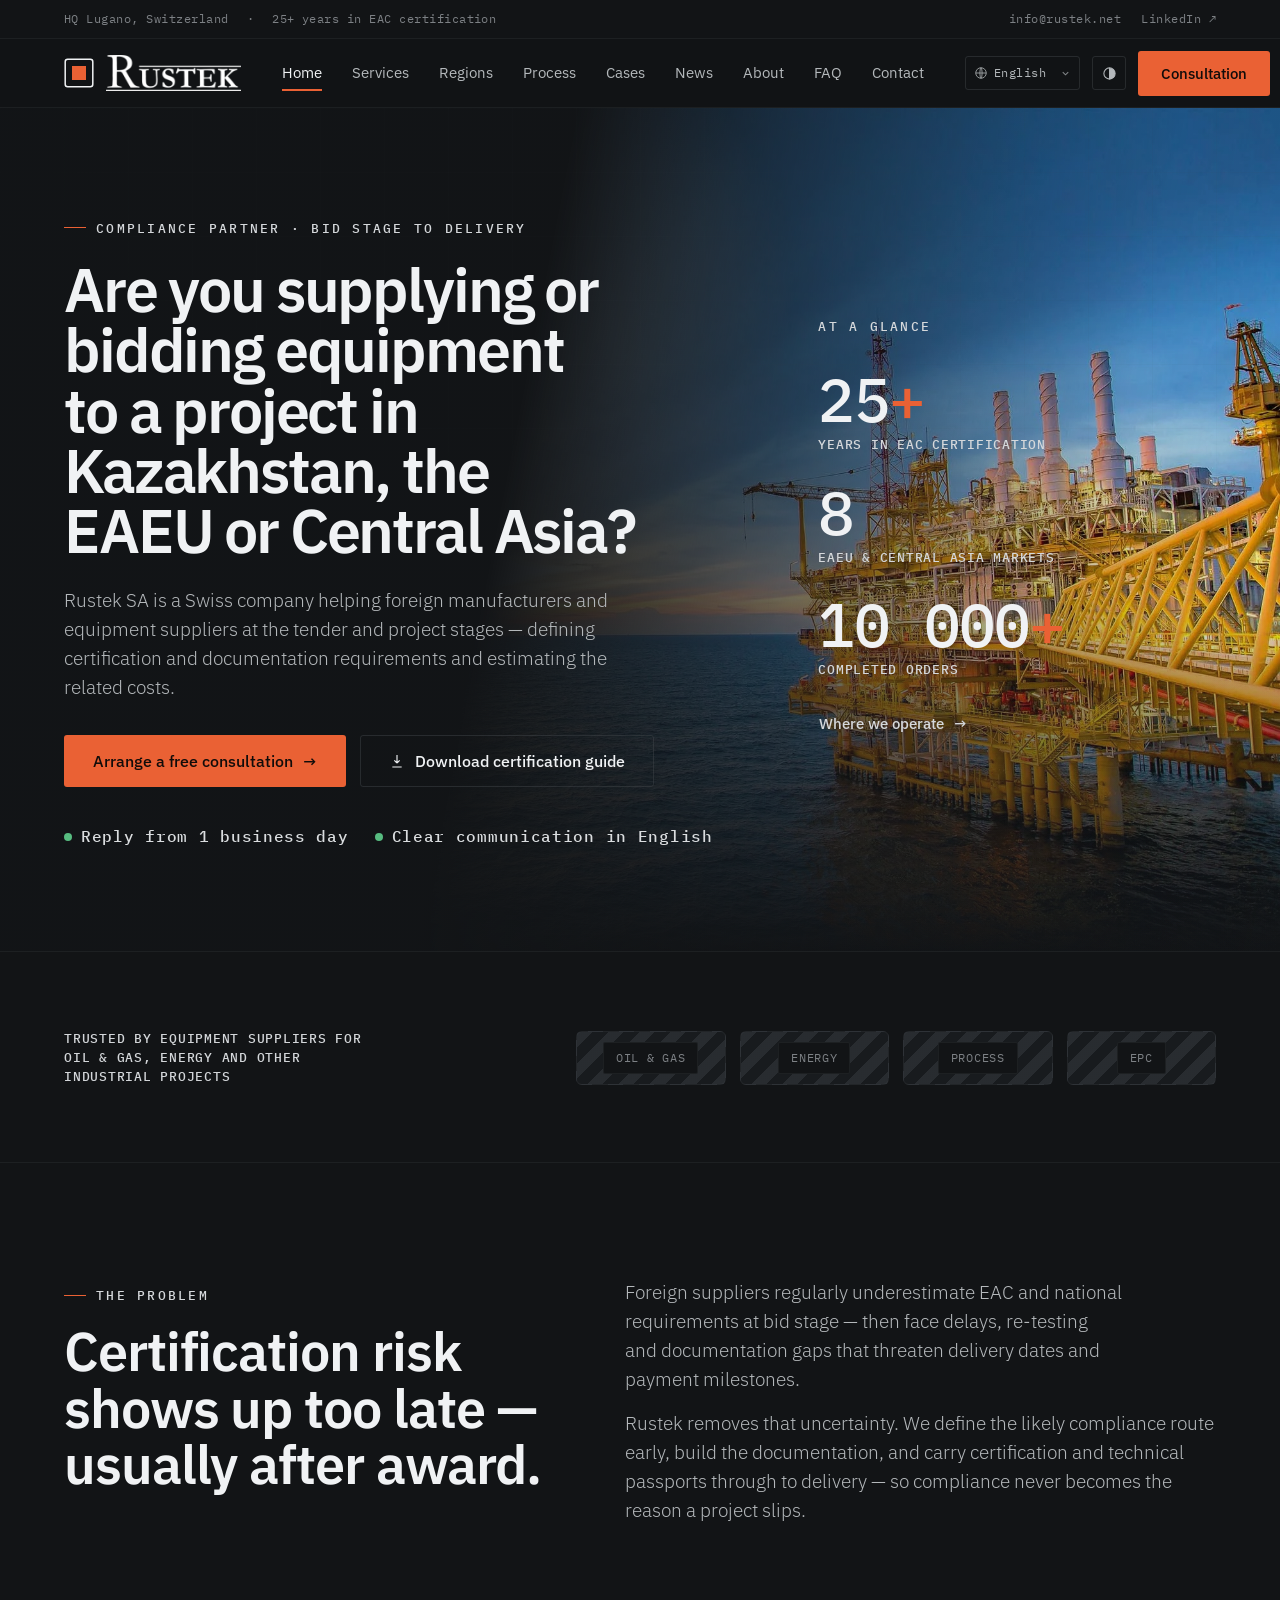
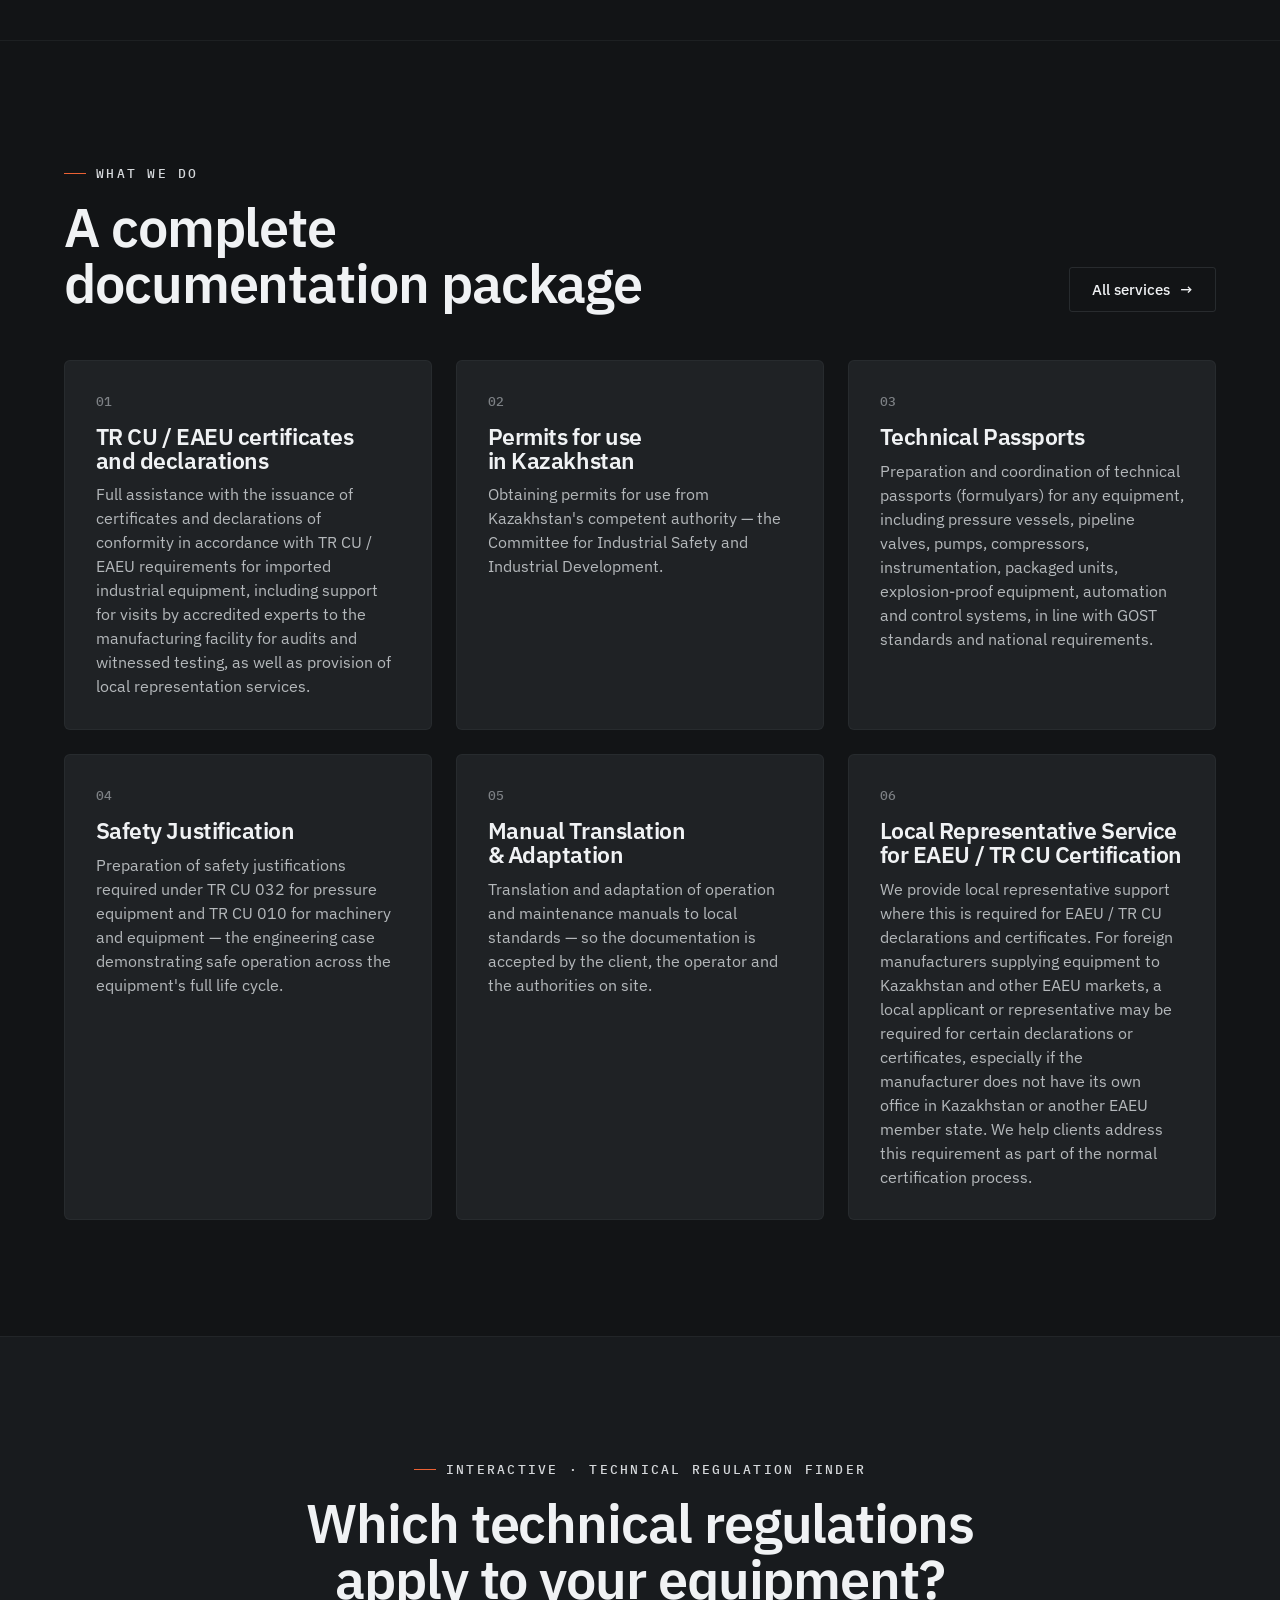
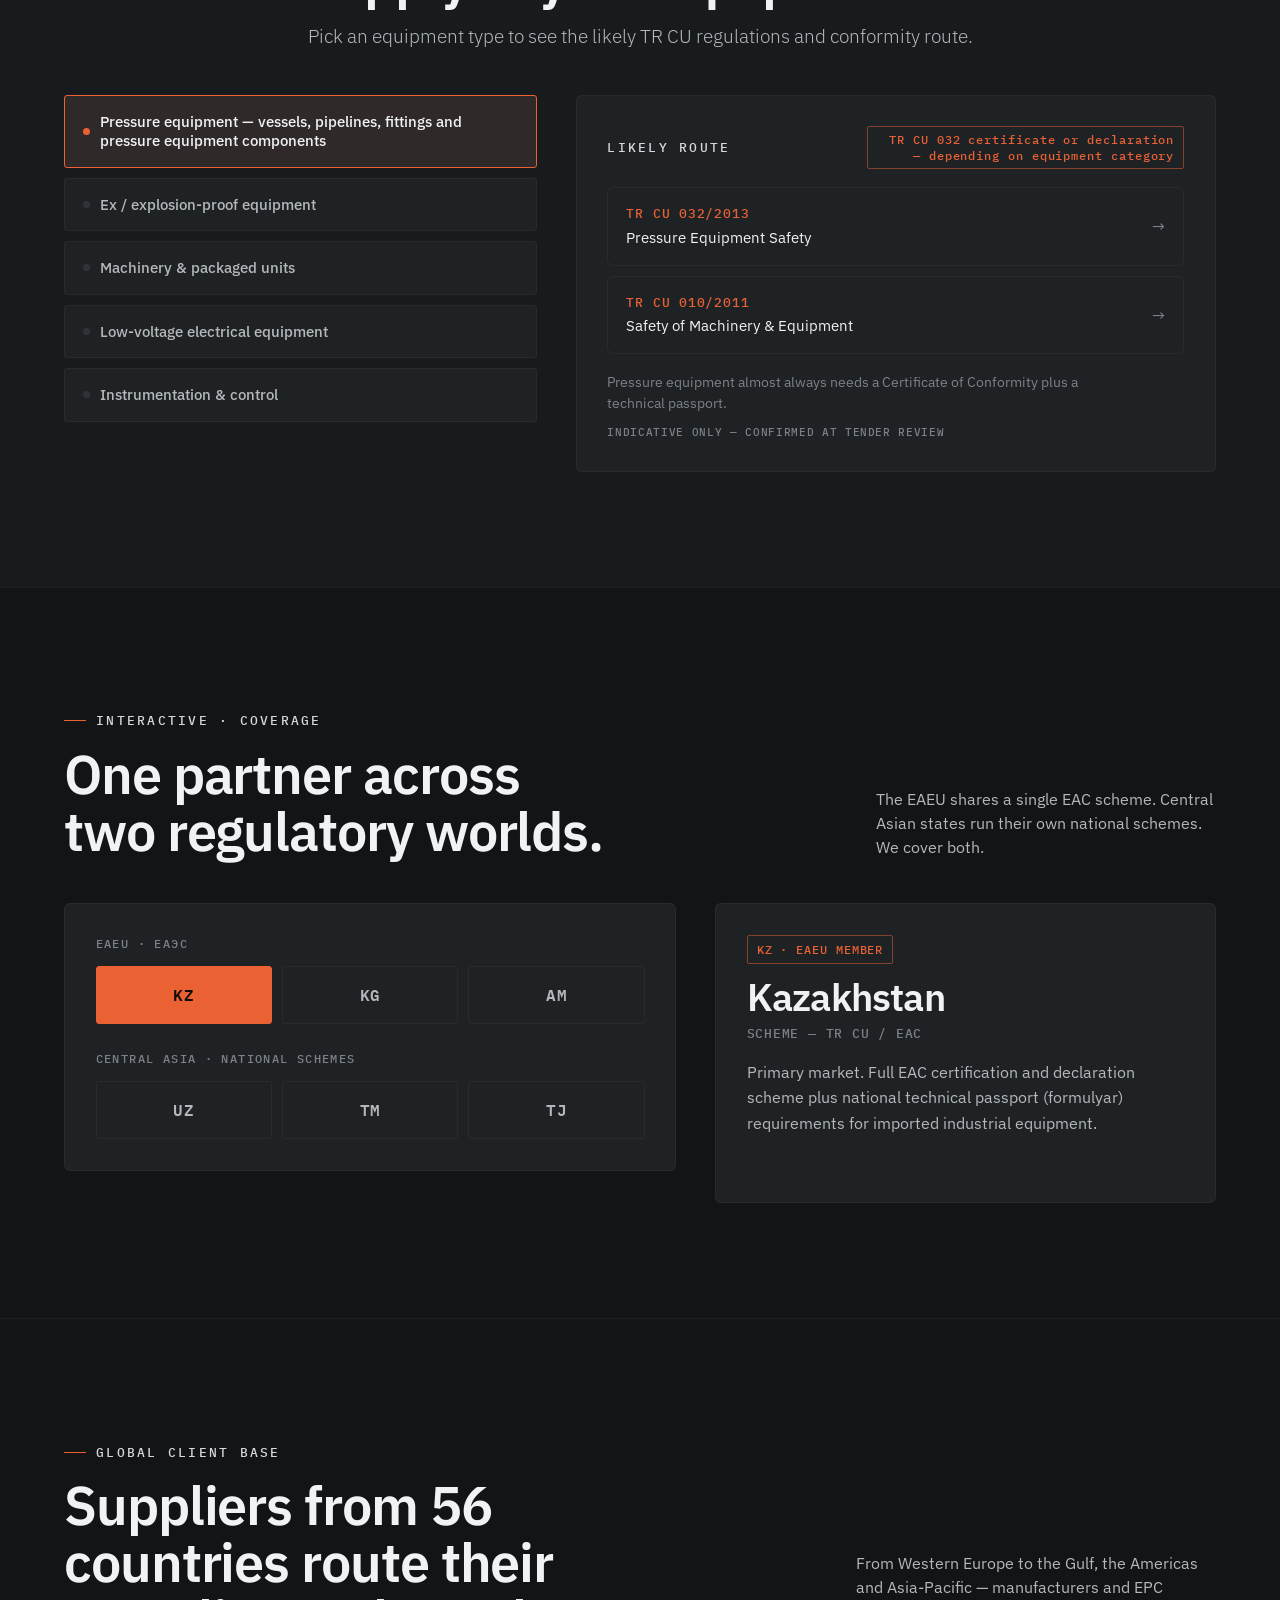
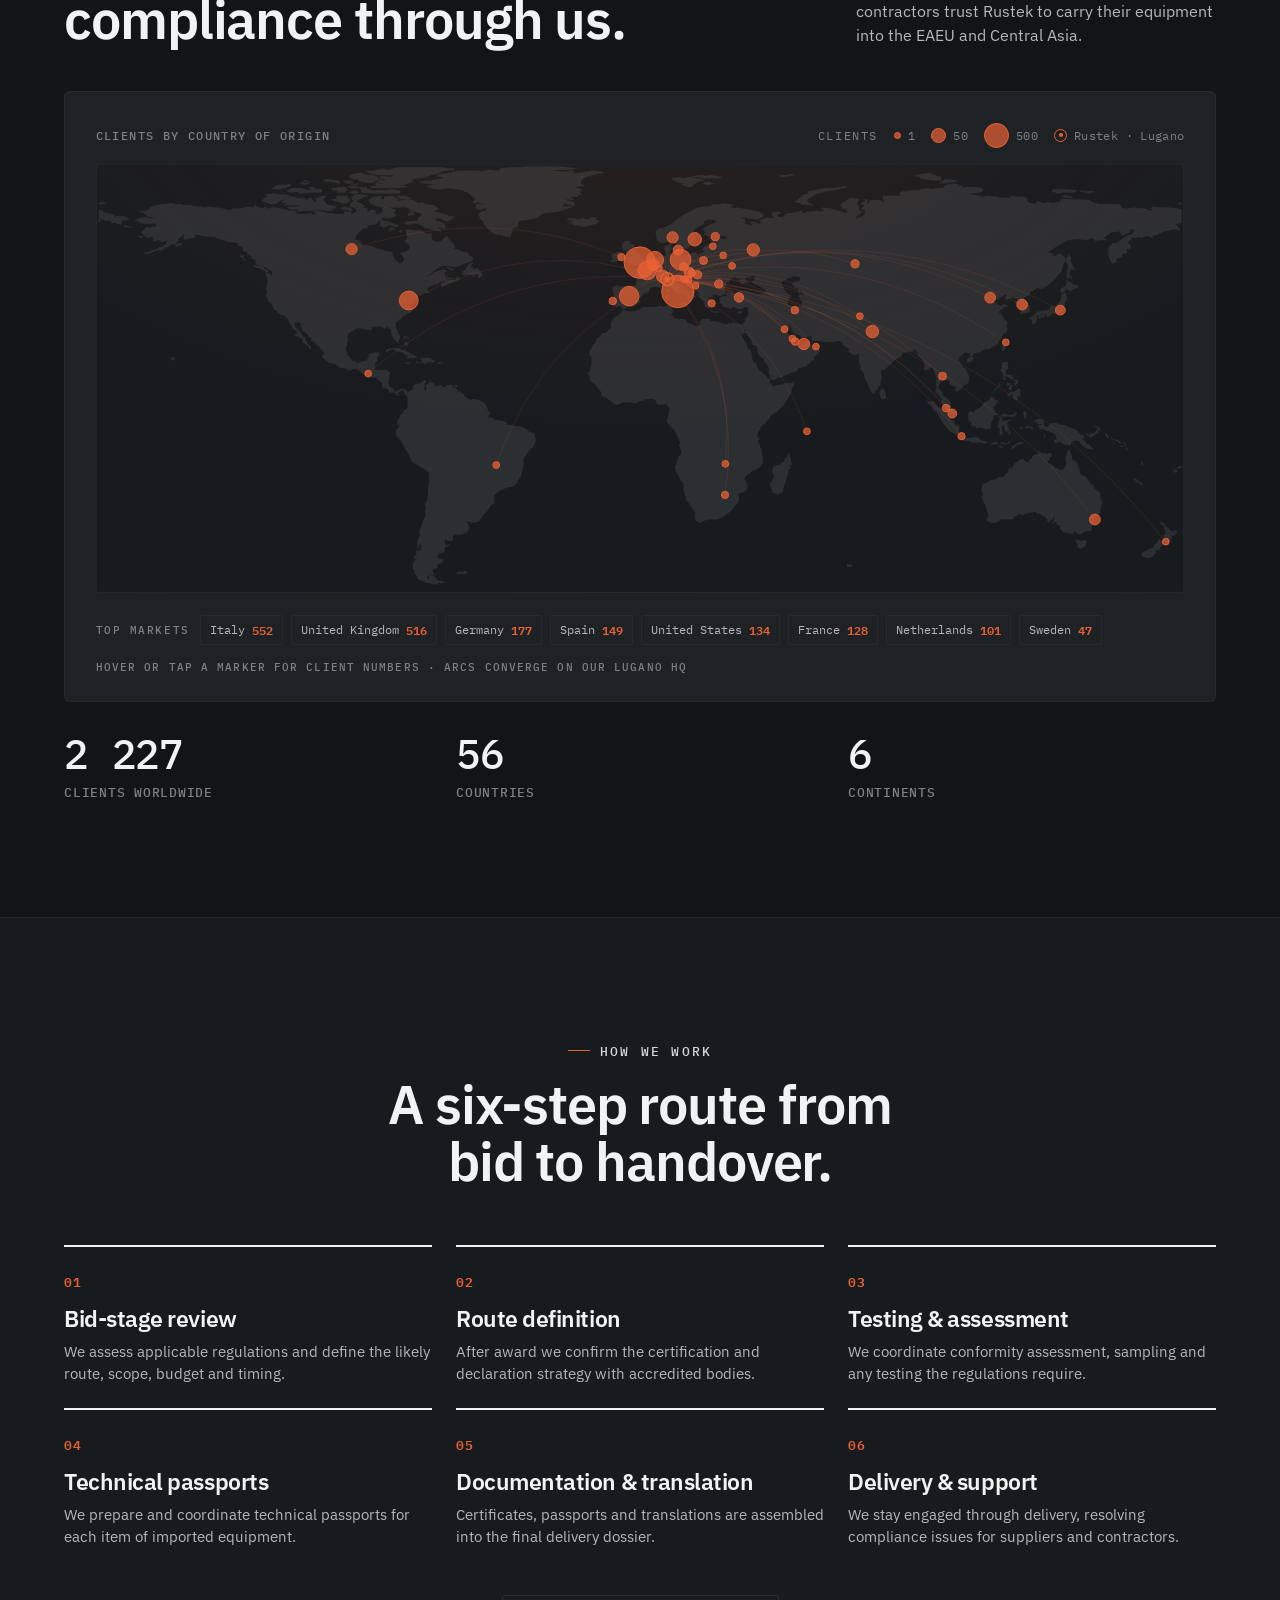
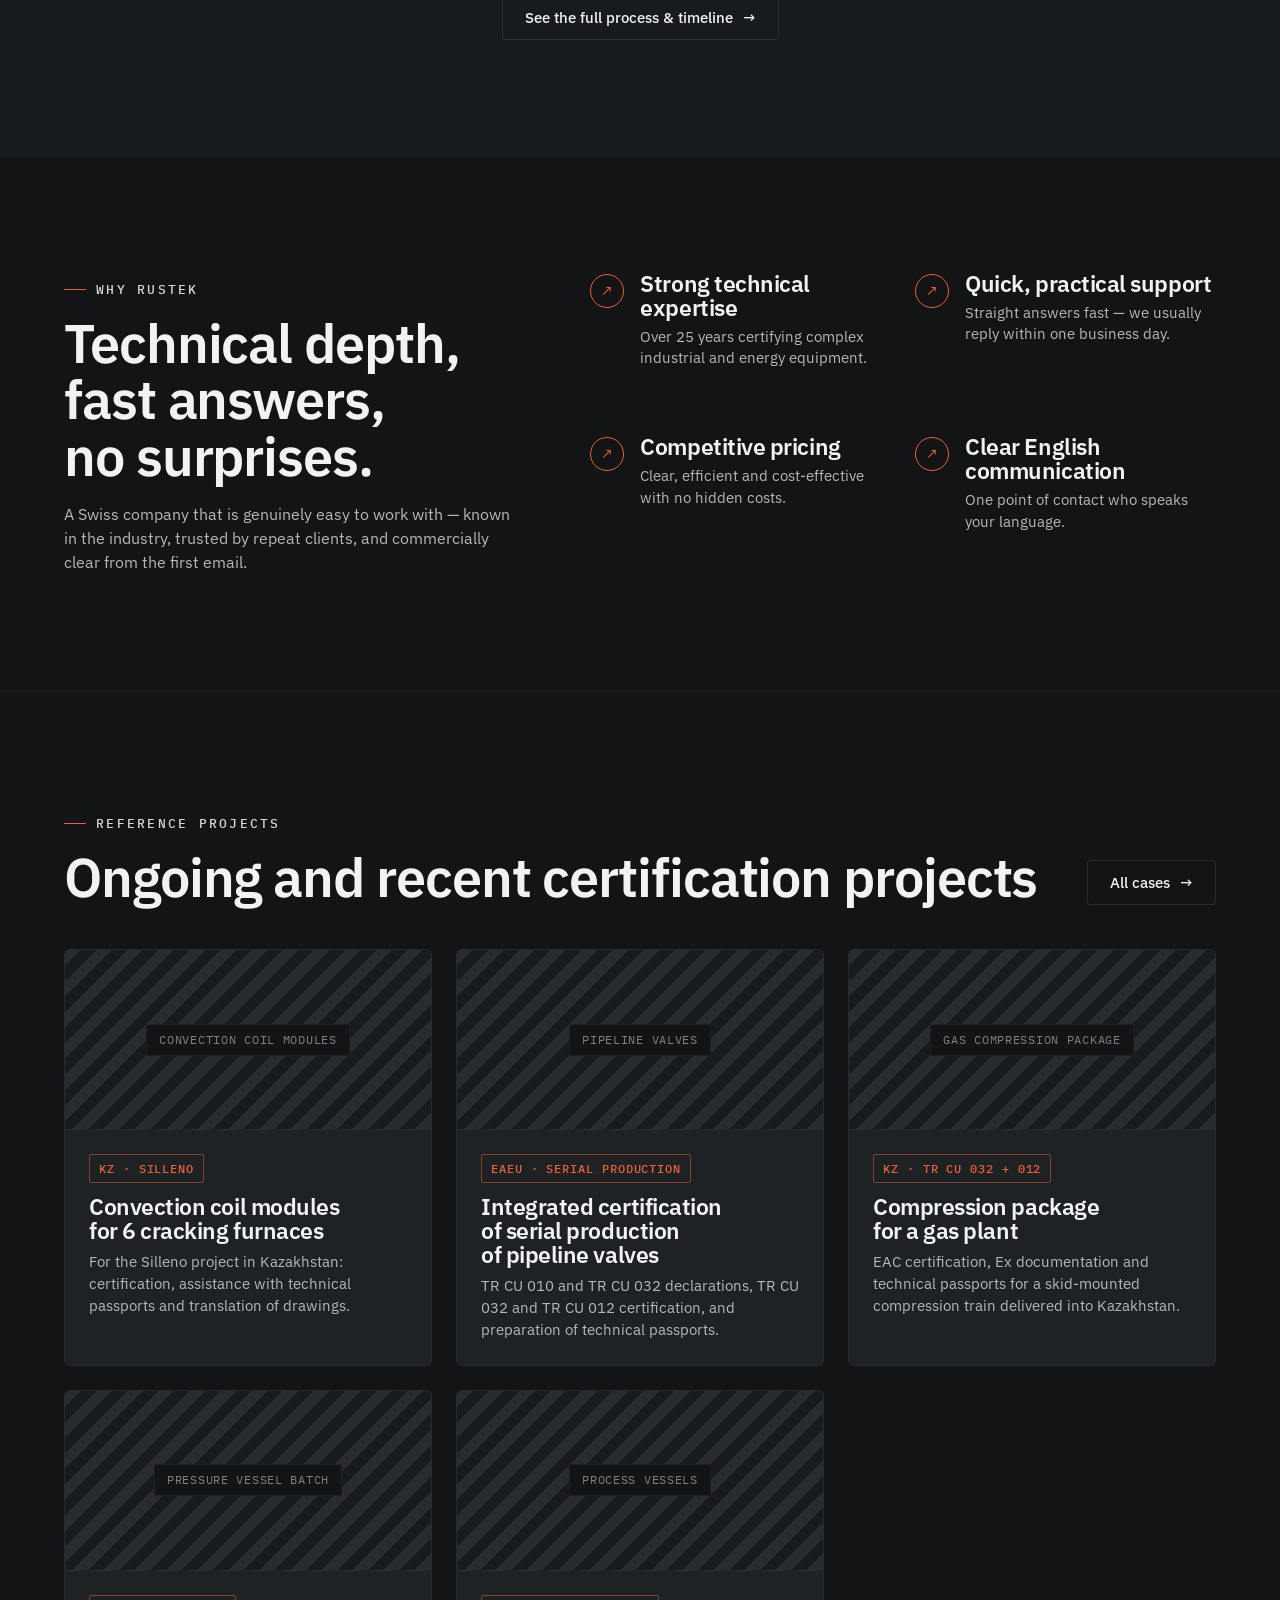
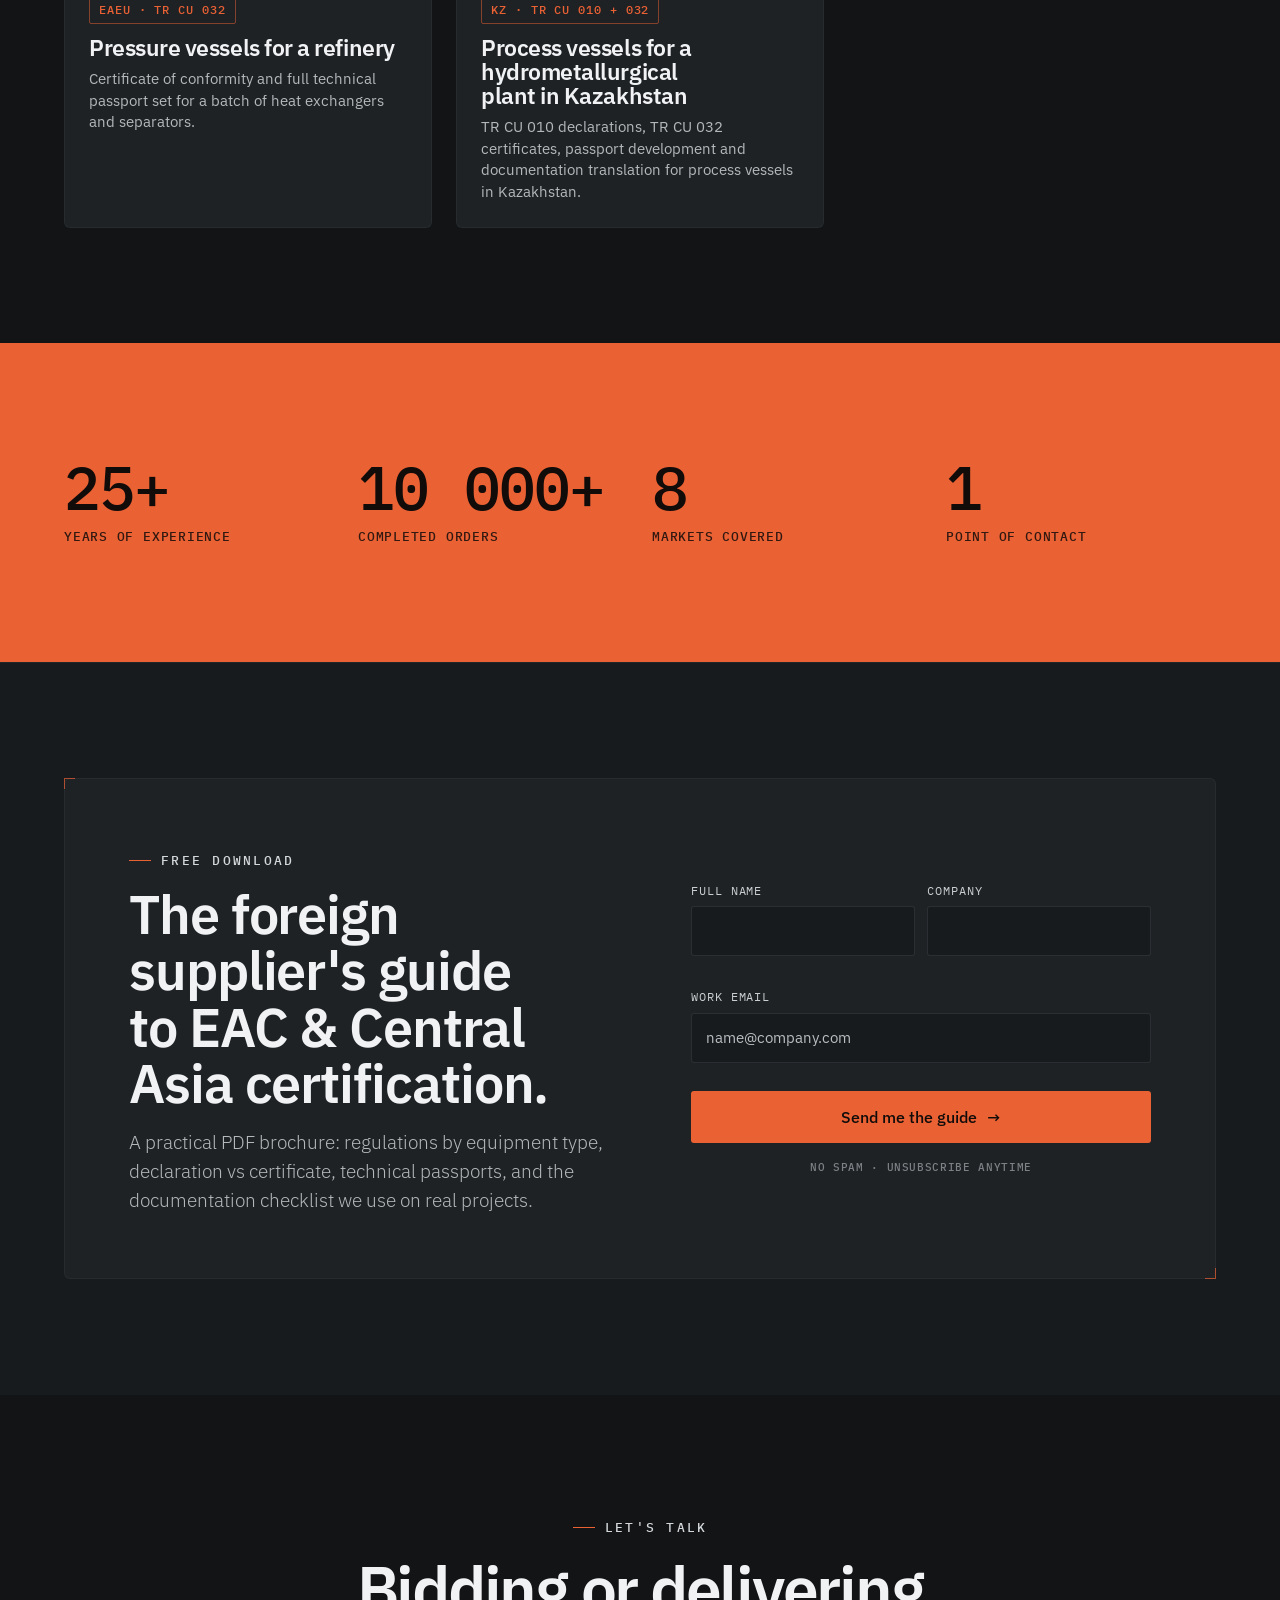
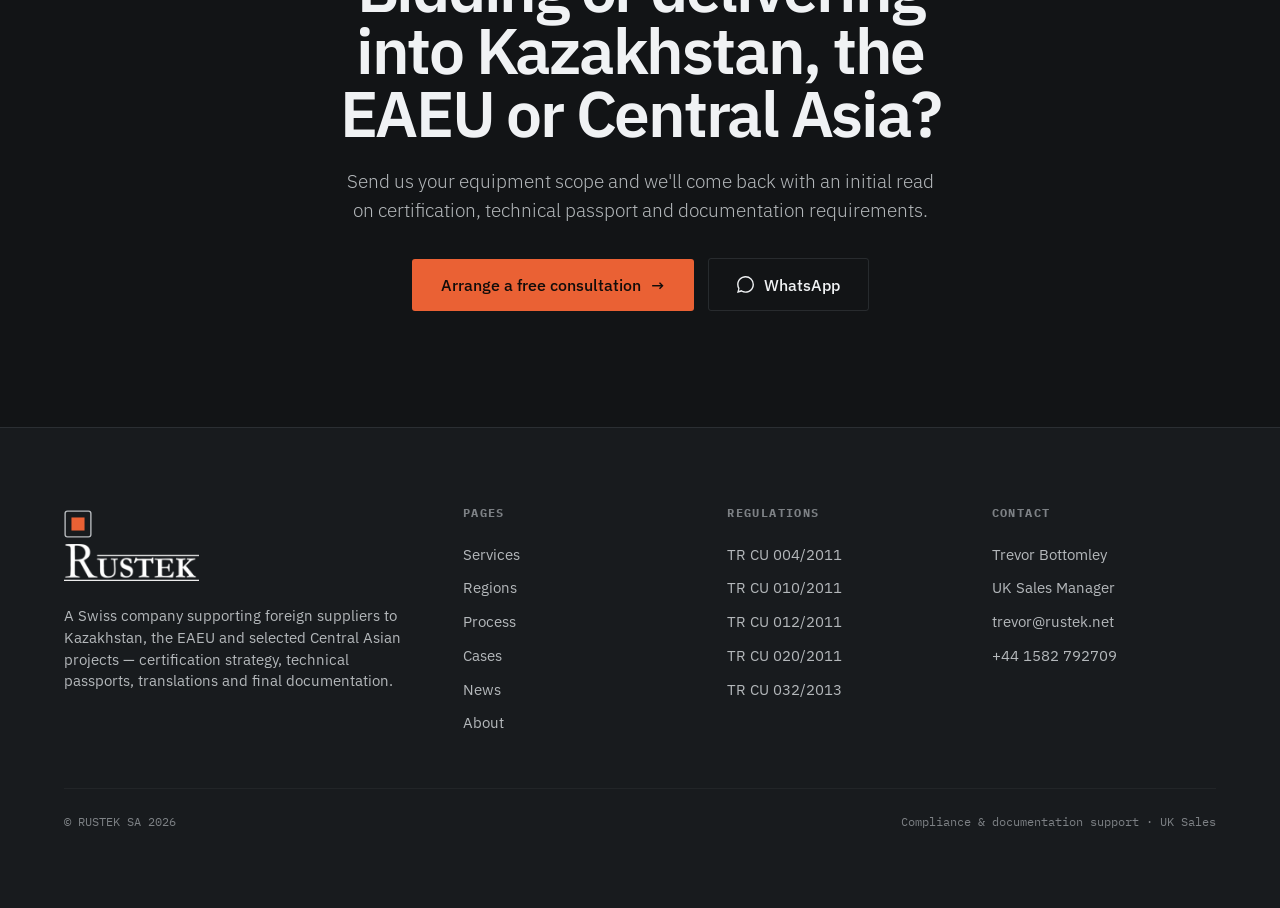
==== index.html @ 492d809b "Send guide requests by email" ====
<!DOCTYPE html>
<html lang="en" data-theme="graphite">
<head>
<meta charset="UTF-8">
<meta name="viewport" content="width=device-width, initial-scale=1">
<title>Rustek SA - EAC Certification and Documentation for Kazakhstan and Central Asia</title>
<meta name="description" content="Rustek SA helps foreign equipment manufacturers and suppliers define EAC certification, TR CU documentation, technical passports and tender-stage compliance costs for Kazakhstan, the EAEU and Central Asia.">
<link rel="canonical" href="https://www.rustek.net/">
<link rel="alternate" hreflang="en" href="https://www.rustek.net/?lang=en">
<link rel="alternate" hreflang="ru" href="https://www.rustek.net/?lang=ru">
<link rel="alternate" hreflang="zh" href="https://www.rustek.net/?lang=zh">
<link rel="alternate" hreflang="es" href="https://www.rustek.net/?lang=es">
<link rel="alternate" hreflang="it" href="https://www.rustek.net/?lang=it">
<link rel="alternate" hreflang="de" href="https://www.rustek.net/?lang=de">
<link rel="alternate" hreflang="x-default" href="https://www.rustek.net/">
<script type="application/ld+json">
{
    "@context":  "https://schema.org",
    "@type":  "Organization",
    "name":  "Rustek SA",
    "url":  "https://www.rustek.net/",
    "logo":  "https://www.rustek.net/assets/rustek-logo-official-white.png",
    "email":  "info@rustek.net",
    "address":  {
                    "@type":  "PostalAddress",
                    "addressLocality":  "Lugano",
                    "addressRegion":  "Ticino",
                    "addressCountry":  "CH"
                },
    "sameAs":  [
                   "https://www.linkedin.com/company/rusteksa"
               ],
    "areaServed":  [
                       "Kazakhstan",
                       "EAEU",
                       "Central Asia"
                   ],
    "description":  "Swiss compliance and documentation partner for foreign equipment suppliers delivering industrial projects into Kazakhstan, the EAEU and Central Asia."
}
</script>
<script type="application/ld+json">
{
    "@context":  "https://schema.org",
    "@type":  "WebSite",
    "name":  "Rustek SA",
    "url":  "https://www.rustek.net/",
    "inLanguage":  [
                       "en",
                       "ru"
                   ]
}
</script>

<link rel="stylesheet" href="assets/site.css?v=20260602-3">
</head>
<body>

<!-- ================= TOP BAR ================= -->
<div class="topbar">
  <div class="wrap">
    <div class="row" style="gap:18px">
      <span data-en="HQ Lugano, Switzerland" data-ru="Штаб-квартира — Лугано, Швейцария">HQ Lugano, Switzerland</span>
      <span class="faint">·</span>
      <span data-en="25+ years in EAC certification" data-ru="25+ лет в сертификации EAC">25+ years in EAC certification</span>
    </div>
    <div class="tb-right">
      <a href="mailto:info@rustek.net">info@rustek.net</a>
      <a href="https://www.linkedin.com/company/rusteksa" target="_blank" rel="noopener">LinkedIn ↗</a>
    </div>
  </div>
</div>

<!-- ================= HEADER ================= -->
<header class="nav">
  <div class="wrap">
    <a class="brand" href="index.html" aria-label="Rustek SA home">
      <span class="mark">
        <svg viewBox="0 0 30 30" width="30" height="30" aria-hidden="true">
          <rect x="1.2" y="1.2" width="27.6" height="27.6" rx="2.5" fill="none" stroke="currentColor" stroke-width="1.5"/>
          <rect x="8" y="8" width="14" height="14" fill="var(--accent)"/>
        </svg>
      </span>
      <img class="brand-logo-img" src="assets/rustek-logo-official-white.png" alt="Rustek">
    </a>
    <nav class="nav-links">
      <a href="index.html" class="active" data-en="Home" data-ru="Главная">Home</a>
      <a href="services.html" data-en="Services" data-ru="Услуги">Services</a>
      <a href="regions.html" data-en="Regions" data-ru="Регионы">Regions</a>
      <a href="process.html" data-en="Process" data-ru="Процесс">Process</a>
      <a href="cases.html" data-en="Cases" data-ru="Кейсы">Cases</a><a href="news.html" data-en="News" data-ru="Новости">News</a>
      <a href="about.html" data-en="About" data-ru="О нас">About</a><a href="faq.html" data-en="FAQ" data-ru="FAQ">FAQ</a><a href="contact.html" data-en="Contact" data-ru="Контакты">Contact</a>
    </nav>
    <div class="nav-right">
      <div class="langtoggle" role="group" aria-label="Language">
        <button data-lang="en">EN</button>
        <button data-lang="ru">RU</button>
      </div>
      <button class="themedot" data-theme-cycle aria-label="Switch theme" title="Switch theme">
        <svg width="15" height="15" viewBox="0 0 24 24" fill="none" stroke="currentColor" stroke-width="1.7"><circle cx="12" cy="12" r="9"/><path d="M12 3v18" /><path d="M12 3a9 9 0 0 1 0 18z" fill="currentColor" stroke="none"/></svg>
      </button>
      <a href="contact.html" class="btn btn--primary" data-en="Consultation" data-ru="Консультация">Consultation</a>
      <button class="burger" data-mm-open aria-label="Menu">
        <svg width="18" height="18" viewBox="0 0 24 24" fill="none" stroke="currentColor" stroke-width="1.8"><path d="M3 6h18M3 12h18M3 18h18"/></svg>
      </button>
    </div>
  </div>
</header>

<!-- mobile menu -->
<div class="mobile-menu">
  <div class="mm-head">
    <span class="brand"><span class="sub">RUSTEK SA</span></span>
    <button class="themedot" data-mm-close aria-label="Close">
      <svg width="16" height="16" viewBox="0 0 24 24" fill="none" stroke="currentColor" stroke-width="1.8"><path d="M6 6l12 12M18 6L6 18"/></svg>
    </button>
  </div>
  <a href="index.html" data-en="Home" data-ru="Главная">Home <span class="faint mono">01</span></a>
  <a href="services.html" data-en="Services" data-ru="Услуги">Services <span class="faint mono">02</span></a>
  <a href="regions.html" data-en="Regions" data-ru="Регионы">Regions <span class="faint mono">03</span></a>
  <a href="process.html" data-en="Process" data-ru="Процесс">Process <span class="faint mono">04</span></a>
  <a href="cases.html" data-en="Cases" data-ru="Кейсы">Cases <span class="faint mono">05</span></a>
  <a href="about.html" data-en="About" data-ru="О нас">About <span class="faint mono">06</span></a>
  <a href="faq.html" data-en="FAQ" data-ru="FAQ">FAQ <span class="faint mono">07</span></a>
  <a href="contact.html" data-en="Contact" data-ru="Контакты">Contact <span class="faint mono">08</span></a>
  <div class="row" style="margin-top:24px;justify-content:space-between">
    <div class="langtoggle"><button data-lang="en">EN</button><button data-lang="ru">RU</button></div>
    <button class="btn btn--ghost" data-theme-cycle><span data-en="Theme:" data-ru="Тема:">Theme:</span>&nbsp;<span data-theme-label>Graphite</span></button>
  </div>
</div>

<!-- ================= HERO ================= -->
<section class="hero section hero--photo" style="padding-block:clamp(56px,8vw,104px)">
  <div class="grid-bg"></div>
  <div class="wrap" style="position:relative;z-index:1">
    <div style="display:grid;grid-template-columns:1.55fr 1fr;gap:clamp(32px,5vw,72px);align-items:center" class="hero-grid">
      <div>
        <div class="eyebrow reveal" data-en="Compliance partner · Bid stage to delivery" data-ru="Партнёр по соответствию · От тендера до поставки">Compliance partner · Bid stage to delivery</div>
        <h1 class="h-display reveal" style="margin:22px 0 0;font-size:clamp(1.95rem,4.8vw,4.05rem)" data-en="Are you supplying or bidding equipment to a project in Kazakhstan, the EAEU or Central Asia?" data-ru="Вы поставляете или участвуете в тендере на поставку оборудования для проекта в Казахстане, ЕАЭС или Центральной Азии?">Are you supplying or bidding equipment to a project in Kazakhstan, the EAEU or Central Asia?</h1>
        <p class="lead reveal" style="margin:26px 0 0;max-width:620px" data-en="Rustek SA is a Swiss company helping foreign manufacturers and equipment suppliers at the tender and project stages — defining certification and documentation requirements and estimating the related costs." data-ru="Rustek SA — швейцарская компания, помогающая иностранным производителям и поставщикам оборудования на этапах тендера и проекта — определяем требования по сертификации и документации, производим оценку соответствующих затрат">Rustek SA is a Swiss company helping foreign manufacturers and equipment suppliers at the tender and project stages — defining certification and documentation requirements and estimating the related costs.</p>
        <div class="stack-end reveal" style="margin-top:34px">
          <a href="contact.html" class="btn btn--primary btn--lg">
            <span data-en="Arrange a free consultation" data-ru="Запросить бесплатную консультацию">Arrange a free consultation</span>
            <span class="ar">→</span>
          </a>
          <a href="#guide" class="btn btn--ghost btn--lg">
            <svg width="16" height="16" viewBox="0 0 24 24" fill="none" stroke="currentColor" stroke-width="1.7"><path d="M12 3v12m0 0l-4-4m4 4l4-4M5 21h14"/></svg>
            <span data-en="Download certification guide" data-ru="Скачать гайд по сертификации">Download certification guide</span>
          </a>
        </div>
        <div class="row reveal hero-notes" style="margin-top:38px;gap:26px">
          <div class="row" style="gap:9px"><span style="width:8px;height:8px;border-radius:50%;background:var(--good)"></span><span class="mono faint" data-en="Reply from 1 business day" data-ru="Ответ в срок от 1 рабочего дня">Reply from 1 business day</span></div>
          <div class="row" style="gap:9px"><span style="width:8px;height:8px;border-radius:50%;background:var(--good)"></span><span class="mono faint" data-en="Clear communication in English" data-ru="Чёткая коммуникация на английском">Clear communication in English</span></div>
        </div>
      </div>

      <!-- facts panel -->
      <aside class="card ticked reveal hero-facts" style="padding:28px">
        <div class="eyebrow eyebrow--plain" style="margin-bottom:20px" data-en="At a glance" data-ru="Коротко о нас">At a glance</div>
        <div class="grid" style="gap:0">
          <div style="padding:14px 0;border-bottom:1px solid var(--line-soft)">
            <div class="statnum"><span data-count="25">25</span><span class="u">+</span></div>
            <div class="mono faint" style="font-size:12.5px;margin-top:4px" data-en="YEARS IN EAC CERTIFICATION" data-ru="ЛЕТ В СЕРТИФИКАЦИИ EAC">YEARS IN EAC CERTIFICATION</div>
          </div>
          <div style="padding:14px 0;border-bottom:1px solid var(--line-soft)">
            <div class="statnum"><span data-count="8">8</span></div>
            <div class="mono faint" style="font-size:12.5px;margin-top:4px" data-en="EAEU & CENTRAL ASIA MARKETS" data-ru="РЫНКОВ ЕАЭС И ЦЕНТР. АЗИИ">EAEU &amp; CENTRAL ASIA MARKETS</div>
          </div>
          <div style="padding:14px 0">
            <div class="statnum"><span data-count="10000">10 000</span><span class="u">+</span></div>
            <div class="mono faint" style="font-size:12.5px;margin-top:4px" data-en="COMPLETED ORDERS" data-ru="ВЫПОЛНЕННЫХ ЗАКАЗОВ">COMPLETED ORDERS</div>
          </div>
        </div>
        <a href="regions.html" class="btn btn--ghost btn--block" style="margin-top:8px"><span data-en="Where we operate" data-ru="Где мы работаем">Where we operate</span><span class="ar">→</span></a>
      </aside>
    </div>
  </div>
</section>

<!-- ================= TRUST STRIP ================= -->
<section class="section--tight divider">
  <div class="wrap">
    <div class="between">
      <div class="mono faint trust-copy" style="font-size:12.5px;max-width:320px;line-height:1.5" data-en="TRUSTED BY EQUIPMENT SUPPLIERS FOR OIL & GAS, ENERGY AND OTHER INDUSTRIAL PROJECTS" data-ru="НАМ ДОВЕРЯЮТ ПОСТАВЩИКИ ОБОРУДОВАНИЯ ДЛЯ НЕФТЕГАЗОВЫХ, ЭНЕРГЕТИЧЕСКИХ И ПРОЧИХ ПРОМЫШЛЕННЫХ ПРОЕКТОВ">TRUSTED BY EQUIPMENT SUPPLIERS FOR OIL &amp; GAS, ENERGY AND OTHER INDUSTRIAL PROJECTS</div>
      <div class="grid g-4" style="flex:1;min-width:320px;gap:14px;max-width:640px">
        <div class="ph" style="height:54px"><span>OIL &amp; GAS</span></div>
        <div class="ph" style="height:54px"><span>ENERGY</span></div>
        <div class="ph" style="height:54px"><span>PROCESS</span></div>
        <div class="ph" style="height:54px"><span>EPC</span></div>
      </div>
    </div>
  </div>
</section>

<!-- ================= POSITIONING ================= -->
<section class="section divider">
  <div class="wrap">
    <div style="display:grid;grid-template-columns:0.9fr 1.1fr;gap:clamp(32px,6vw,80px)" class="hero-grid">
      <div>
        <div class="eyebrow reveal problem-eyebrow" data-en="The problem" data-ru="Проблема">The problem</div>
        <h2 class="h1 reveal" style="margin-top:18px" data-en="Certification risk shows up too late — usually after award." data-ru="Риски сертификации всплывают слишком поздно — часто уже после победы в тендере.">Certification risk shows up too late — usually after award.</h2>
      </div>
      <div class="flow reveal">
        <p class="lead" data-en="Foreign suppliers regularly underestimate EAC and national requirements at bid stage — then face delays, re-testing and documentation gaps that threaten delivery dates and payment milestones." data-ru="Иностранные поставщики регулярно недооценивают требования EAC и национальных схем на этапе тендера — а затем сталкиваются с задержками, повторными испытаниями и пробелами в документации, которые ставят под угрозу сроки поставки и платёжные вехи.">Foreign suppliers regularly underestimate EAC and national requirements at bid stage — then face delays, re-testing and documentation gaps that threaten delivery dates and payment milestones.</p>
        <p class="lead" data-en="Rustek removes that uncertainty. We define the likely compliance route early, build the documentation, and carry certification and technical passports through to delivery — so compliance never becomes the reason a project slips." data-ru="Rustek снимает эту неопределённость. Мы заранее определяем вероятный маршрут соответствия, готовим документацию и ведём сертификацию и технические паспорта вплоть до поставки — чтобы соответствие никогда не стало причиной срыва проекта.">Rustek removes that uncertainty. We define the likely compliance route early, build the documentation, and carry certification and technical passports through to delivery — so compliance never becomes the reason a project slips.</p>
      </div>
    </div>
  </div>
</section>

<!-- ================= SERVICES ================= -->
<section class="section divider" id="services">
  <div class="wrap">
    <div class="between" style="margin-bottom:48px">
      <div>
        <div class="eyebrow reveal" data-en="What we do" data-ru="Что мы делаем">What we do</div>
        <h2 class="h1 reveal" style="margin-top:16px;max-width:600px" data-en="A complete documentation package" data-ru="Полный комплексный пакет документации">A complete documentation package</h2>
      </div>
      <a href="services.html" class="btn btn--ghost reveal"><span data-en="All services" data-ru="Все услуги">All services</span><span class="ar">→</span></a>
    </div>
    <div class="grid g-3">
      <article class="card card--pad hover reveal">
        <div class="mono faint" style="font-size:12.5px">01</div>
        <h3 class="h3" style="margin:14px 0 10px" data-en="TR CU / EAEU certificates and declarations" data-ru="Оформление сертификатов и деклараций ТР ТС / ЕАЭС">TR CU / EAEU certificates and declarations</h3>
        <p class="muted" data-en="Full assistance with the issuance of certificates and declarations of conformity in accordance with TR CU / EAEU requirements for imported industrial equipment, including support for visits by accredited experts to the manufacturing facility for audits and witnessed testing, as well as provision of local representation services." data-ru="Подготовка и сопровождение оформления сертификатов и деклараций соответствия ТР ТС / ЕАЭС для импортного промышленного оборудования.">Full assistance with the issuance of certificates and declarations of conformity in accordance with TR CU / EAEU requirements for imported industrial equipment, including support for visits by accredited experts to the manufacturing facility for audits and witnessed testing, as well as provision of local representation services.</p>
      </article>
      <article class="card card--pad hover reveal">
        <div class="mono faint" style="font-size:12.5px">02</div>
        <h3 class="h3" style="margin:14px 0 10px" data-en="Permits for use in Kazakhstan" data-ru="Разрешения на применение в РК">Permits for use in Kazakhstan</h3>
        <p class="muted" data-en="Obtaining permits for use from Kazakhstan's competent authority — the Committee for Industrial Safety and Industrial Development." data-ru="Получение разрешений на применение от профильного ведомства РК — Комитета промышленной безопасности и индустриального развития.">Obtaining permits for use from Kazakhstan's competent authority — the Committee for Industrial Safety and Industrial Development.</p>
      </article>
      <article class="card card--pad hover reveal">
        <div class="mono faint" style="font-size:12.5px">03</div>
        <h3 class="h3" style="margin:14px 0 10px" data-en="Technical Passports" data-ru="Технические паспорта">Technical Passports</h3>
        <p class="muted" data-en="Preparation and coordination of technical passports (formulyars) for any equipment, including pressure vessels, pipeline valves, pumps, compressors, instrumentation, packaged units, explosion-proof equipment, automation and control systems, in line with GOST standards and national requirements." data-ru="Подготовка и координация технических паспортов (формуляров) для любого оборудования, включая сосуды под давлением, трубопроводную арматуру, насосное и компрессорное оборудование, приборы КИПиА, комплексные установки, взрывозащищенное оборудование, системы автоматизации и управления в соответствии с ГОСТами и национальными требованиями.">Preparation and coordination of technical passports (formulyars) for any equipment, including pressure vessels, pipeline valves, pumps, compressors, instrumentation, packaged units, explosion-proof equipment, automation and control systems, in line with GOST standards and national requirements.</p>
      </article>
      <article class="card card--pad hover reveal">
        <div class="mono faint" style="font-size:12.5px">04</div>
        <h3 class="h3" style="margin:14px 0 10px" data-en="Safety Justification" data-ru="Обоснование безопасности">Safety Justification</h3>
        <p class="muted" data-en="Preparation of safety justifications required under TR CU 032 for pressure equipment and TR CU 010 for machinery and equipment — the engineering case demonstrating safe operation across the equipment's full life cycle." data-ru="Подготовка обоснований безопасности, требуемых ТР ТС 032 (оборудование под давлением) и ТР ТС 010 (безопасности машин и оборудования) при оформлении сертификатов и деклараций соответсвия и включаемых в стандартный пакет документации для поставляемого оборудования">Preparation of safety justifications required under TR CU 032 for pressure equipment and TR CU 010 for machinery and equipment — the engineering case demonstrating safe operation across the equipment's full life cycle.</p>
      </article>
      <article class="card card--pad hover reveal">
        <div class="mono faint" style="font-size:12.5px">05</div>
        <h3 class="h3" style="margin:14px 0 10px" data-en="Manual Translation & Adaptation" data-ru="Перевод и адаптация руководств">Manual Translation &amp; Adaptation</h3>
        <p class="muted" data-en="Translation and adaptation of operation and maintenance manuals to local standards — so the documentation is accepted by the client, the operator and the authorities on site." data-ru="Перевод и адаптация руководств по эксплуатации и обслуживанию под местные стандарты — чтобы документация была принята заказчиком, эксплуатантом и органами на площадке.">Translation and adaptation of operation and maintenance manuals to local standards — so the documentation is accepted by the client, the operator and the authorities on site.</p>
      </article>
      <article class="card card--pad hover reveal">
        <div class="mono faint" style="font-size:12.5px">06</div>
        <h3 class="h3" style="margin:14px 0 10px" data-en="Local Representative Service for EAEU / TR CU Certification" data-ru="Уполномоченное производителем лицо">Local Representative Service for EAEU / TR CU Certification</h3>
        <p class="muted" data-en="We provide local representative support where this is required for EAEU / TR CU declarations and certificates. For foreign manufacturers supplying equipment to Kazakhstan and other EAEU markets, a local applicant or representative may be required for certain declarations or certificates, especially if the manufacturer does not have its own office in Kazakhstan or another EAEU member state. We help clients address this requirement as part of the normal certification process." data-ru="Уполномоченное изготовителем лицо — это компания или индивидуальный предприниматель, зарегистрированные в ЕАЭС и назначенные иностранным изготовителем по договору для представления его интересов по вопросам подтверждения соответствия продукции требованиям ТР ТС / ТР ЕАЭС. Такое лицо может быть заявителем по сертификату или декларации соответствия и несет соответствующие обязательства перед органами контроля в ЕАЭС.">We provide local representative support where this is required for EAEU / TR CU declarations and certificates. For foreign manufacturers supplying equipment to Kazakhstan and other EAEU markets, a local applicant or representative may be required for certain declarations or certificates, especially if the manufacturer does not have its own office in Kazakhstan or another EAEU member state. We help clients address this requirement as part of the normal certification process.</p>
      </article>
    </div>
  </div>
</section>

<!-- ================= TR CU SELECTOR ================= -->
<section class="section divider" style="background:var(--bg-2)">
  <div class="wrap">
    <div class="center" style="max-width:720px;margin:0 auto 44px">
      <div class="eyebrow reveal" style="justify-content:center" data-en="Interactive · Technical regulation finder" data-ru="Интерактив · Подбор техрегламента">Interactive · Technical regulation finder</div>
      <h2 class="h1 reveal" style="margin-top:16px" data-en="Which technical regulations apply to your equipment?" data-ru="Какие техрегламенты применимы к вашему оборудованию?">Which technical regulations apply to your equipment?</h2>
      <p class="lead reveal" style="margin-top:14px" data-en="Pick an equipment type to see the likely TR CU regulations and conformity route." data-ru="Выберите тип оборудования, чтобы увидеть вероятные регламенты ТР ТС и маршрут соответствия.">Pick an equipment type to see the likely TR CU regulations and conformity route.</p>
    </div>

    <div data-selector style="display:grid;grid-template-columns:0.85fr 1.15fr;gap:clamp(20px,3vw,40px);align-items:start" class="hero-grid reveal">
      <div class="grid" style="gap:10px">
        <button class="seg-btn sel" data-eq="pressure"><span data-en="Pressure equipment — vessels, pipelines, fittings and pressure equipment components" data-ru="Оборудование под давлением - сосуды, трубопроводы, арматура, элементы оборудования под давлением">Pressure equipment — vessels, pipelines, fittings and pressure equipment components</span></button>
        <button class="seg-btn" data-eq="ex"><span data-en="Ex / explosion-proof equipment" data-ru="Ex / взрывозащищённое оборудование">Ex / explosion-proof equipment</span></button>
        <button class="seg-btn" data-eq="machinery"><span data-en="Machinery & packaged units" data-ru="Машины и блочно-комплектные установки">Machinery &amp; packaged units</span></button>
        <button class="seg-btn" data-eq="electrical"><span data-en="Low-voltage electrical equipment" data-ru="Низковольтное электрооборудование">Low-voltage electrical equipment</span></button>
        <button class="seg-btn" data-eq="instrument"><span data-en="Instrumentation & control" data-ru="КИПиА и системы управления">Instrumentation &amp; control</span></button>
      </div>
      <div class="card card--pad" data-selector-out style="min-height:280px"></div>
    </div>
  </div>
</section>

<!-- ================= REGIONS MAP ================= -->
<section class="section divider" id="regions">
  <div class="wrap">
    <div class="between" style="margin-bottom:44px">
      <div>
        <div class="eyebrow reveal" data-en="Interactive · Coverage" data-ru="Интерактив · География">Interactive · Coverage</div>
        <h2 class="h1 reveal" style="margin-top:16px;max-width:560px" data-en="One partner across two regulatory worlds." data-ru="Один партнёр в двух регуляторных мирах.">One partner across two regulatory worlds.</h2>
      </div>
      <p class="muted reveal" style="max-width:340px" data-en="The EAEU shares a single EAC scheme. Central Asian states run their own national schemes. We cover both." data-ru="ЕАЭС использует единую схему EAC. Государства Центральной Азии — собственные национальные схемы. Мы покрываем оба мира.">The EAEU shares a single EAC scheme. Central Asian states run their own national schemes. We cover both.</p>
    </div>

    <div style="display:grid;grid-template-columns:1.1fr 0.9fr;gap:clamp(20px,3vw,40px);align-items:start" class="hero-grid reveal">
      <div data-region-map class="card card--pad">
        <div class="mono faint" style="font-size:11.5px;letter-spacing:.12em;margin-bottom:14px">EAEU · ЕАЭС</div>
        <div class="grid g-3" style="gap:10px;margin-bottom:26px">
          <button class="rc-btn sel" data-rc="kz">KZ</button>
          <button class="rc-btn" data-rc="kg">KG</button>
          <button class="rc-btn" data-rc="am">AM</button>
        </div>
        <div class="mono faint" style="font-size:11.5px;letter-spacing:.12em;margin-bottom:14px" data-en="CENTRAL ASIA · NATIONAL SCHEMES" data-ru="ЦЕНТРАЛЬНАЯ АЗИЯ · НАЦ. СХЕМЫ">CENTRAL ASIA · NATIONAL SCHEMES</div>
        <div class="grid g-3" style="gap:10px">
          <button class="rc-btn" data-rc="uz">UZ</button>
          <button class="rc-btn" data-rc="tm">TM</button>
          <button class="rc-btn" data-rc="tj">TJ</button>
        </div>
      </div>
      <div class="card card--pad" data-region-panel style="min-height:300px"></div>
    </div>
  </div>
</section>

<!-- ================= GLOBAL CLIENTS MAP ================= -->
<section class="section divider" id="clients">
  <div class="wrap">
    <div class="between" style="margin-bottom:44px">
      <div>
        <div class="eyebrow reveal" data-en="Global client base" data-ru="Глобальная база клиентов">Global client base</div>
        <h2 class="h1 reveal" style="margin-top:16px;max-width:600px" data-en="Suppliers from 56 countries route their compliance through us." data-ru="Список клиентов включает компании из 56 стран.">Suppliers from 56 countries route their compliance through us.</h2>
      </div>
      <p class="muted reveal" style="max-width:360px" data-en="From Western Europe to the Gulf, the Americas and Asia-Pacific — manufacturers and EPC contractors trust Rustek to carry their equipment into the EAEU and Central Asia." data-ru="От Западной Европы до Персидского залива, Америк и Азиатско-Тихоокеанского региона — производители и EPC-подрядчики доверили Rustek сопровождение оборудования в ЕАЭС и Центральную Азию.">From Western Europe to the Gulf, the Americas and Asia-Pacific — manufacturers and EPC contractors trust Rustek to carry their equipment into the EAEU and Central Asia.</p>
    </div>

    <div class="card card--pad reveal cm-card" data-client-map>
      <div class="cm-head">
        <div class="mono faint cm-head-l" data-en="CLIENTS BY COUNTRY OF ORIGIN" data-ru="КЛИЕНТЫ ПО СТРАНЕ ПРОИСХОЖДЕНИЯ">CLIENTS BY COUNTRY OF ORIGIN</div>
        <div class="cm-legend">
          <span class="cm-lg-cap" data-en="CLIENTS" data-ru="КЛИЕНТОВ">CLIENTS</span>
          <span class="cm-lg-item"><span class="cm-lg-dot" style="--d:7px"></span>1</span>
          <span class="cm-lg-item"><span class="cm-lg-dot" style="--d:15px"></span>50</span>
          <span class="cm-lg-item"><span class="cm-lg-dot" style="--d:25px"></span>500</span>
          <span class="cm-lg-item cm-lg-hub"><span class="cm-lg-ring"></span><span data-en="Rustek · Lugano" data-ru="Rustek · Лугано">Rustek · Lugano</span></span>
        </div>
      </div>
      <div class="cm-wrap" data-cm-stage>
        <noscript><p class="faint mono" style="padding:24px">Interactive client map requires JavaScript.</p></noscript>
      </div>
      <div class="cm-top" data-cm-top></div>
      <p class="faint mono cm-hint" data-en="HOVER OR TAP A MARKER FOR CLIENT NUMBERS · ARCS CONVERGE ON OUR LUGANO HQ" data-ru="НАВЕДИТЕ ИЛИ НАЖМИТЕ НА МАРКЕР · ДУГИ СХОДЯТСЯ К ШТАБУ В ЛУГАНО">HOVER OR TAP A MARKER FOR CLIENT NUMBERS · ARCS CONVERGE ON OUR LUGANO HQ</p>
    </div>

    <div class="grid g-3 cm-stats">
      <div class="reveal"><div class="statnum"><span data-count="2227">2 227</span></div><div class="mono faint" style="font-size:12.5px;margin-top:8px" data-en="CLIENTS WORLDWIDE" data-ru="КЛИЕНТОВ ПО МИРУ">CLIENTS WORLDWIDE</div></div>
      <div class="reveal"><div class="statnum"><span data-count="56">56</span></div><div class="mono faint" style="font-size:12.5px;margin-top:8px" data-en="COUNTRIES" data-ru="СТРАН">COUNTRIES</div></div>
      <div class="reveal"><div class="statnum"><span data-count="6">6</span></div><div class="mono faint" style="font-size:12.5px;margin-top:8px" data-en="CONTINENTS" data-ru="КОНТИНЕНТОВ">CONTINENTS</div></div>
    </div>
  </div>
</section>

<!-- ================= PROCESS ================= -->
<section class="section divider" style="background:var(--bg-2)" id="process">
  <div class="wrap">
    <div class="center" style="max-width:680px;margin:0 auto 56px">
      <div class="eyebrow reveal" style="justify-content:center" data-en="How we work" data-ru="Как мы работаем">How we work</div>
      <h2 class="h1 reveal" style="margin-top:16px" data-en="A six-step route from bid to handover." data-ru="Шесть шагов от тендера до сдачи.">A six-step route from bid to handover.</h2>
    </div>
    <div class="grid g-3 proc-grid">
      <div class="proc-step reveal"><div class="proc-n">01</div><h4 class="h3" data-en="Bid-stage review" data-ru="Анализ на этапе тендера">Bid-stage review</h4><p class="muted" data-en="We assess applicable regulations and define the likely route, scope, budget and timing." data-ru="Оцениваем применимые регламенты и определяем вероятный маршрут, объём, бюджет и сроки.">We assess applicable regulations and define the likely route, scope, budget and timing.</p></div>
      <div class="proc-step reveal"><div class="proc-n">02</div><h4 class="h3" data-en="Route definition" data-ru="Определение маршрута">Route definition</h4><p class="muted" data-en="After award we confirm the certification and declaration strategy with accredited bodies." data-ru="После победы согласуем стратегию сертификации и декларирования с аккредитованными органами.">After award we confirm the certification and declaration strategy with accredited bodies.</p></div>
      <div class="proc-step reveal"><div class="proc-n">03</div><h4 class="h3" data-en="Testing & assessment" data-ru="Испытания и оценка">Testing &amp; assessment</h4><p class="muted" data-en="We coordinate conformity assessment, sampling and any testing the regulations require." data-ru="Координируем оценку соответствия, отбор образцов и испытания, требуемые регламентами.">We coordinate conformity assessment, sampling and any testing the regulations require.</p></div>
      <div class="proc-step reveal"><div class="proc-n">04</div><h4 class="h3" data-en="Technical passports" data-ru="Технические паспорта">Technical passports</h4><p class="muted" data-en="We prepare and coordinate technical passports for each item of imported equipment." data-ru="Готовим и координируем технические паспорта для каждой единицы импортного оборудования.">We prepare and coordinate technical passports for each item of imported equipment.</p></div>
      <div class="proc-step reveal"><div class="proc-n">05</div><h4 class="h3" data-en="Documentation & translation" data-ru="Документация и перевод">Documentation &amp; translation</h4><p class="muted" data-en="Certificates, passports and translations are assembled into the final delivery dossier." data-ru="Сертификаты, паспорта и переводы собираются в финальный поставочный пакет.">Certificates, passports and translations are assembled into the final delivery dossier.</p></div>
      <div class="proc-step reveal"><div class="proc-n">06</div><h4 class="h3" data-en="Delivery & support" data-ru="Поставка и поддержка">Delivery &amp; support</h4><p class="muted" data-en="We stay engaged through delivery, resolving compliance issues for suppliers and contractors." data-ru="Остаёмся вовлечёнными до поставки, решая вопросы соответствия для поставщиков и подрядчиков.">We stay engaged through delivery, resolving compliance issues for suppliers and contractors.</p></div>
    </div>
    <div class="center reveal" style="margin-top:48px">
      <a href="process.html" class="btn btn--ghost"><span data-en="See the full process & timeline" data-ru="Весь процесс и таймлайн">See the full process &amp; timeline</span><span class="ar">→</span></a>
    </div>
  </div>
</section>

<!-- ================= WHY RUSTEK ================= -->
<section class="section divider">
  <div class="wrap">
    <div style="display:grid;grid-template-columns:0.85fr 1.15fr;gap:clamp(32px,5vw,72px)" class="hero-grid">
      <div>
        <div class="eyebrow reveal" data-en="Why Rustek" data-ru="Почему Rustek">Why Rustek</div>
        <h2 class="h1 reveal" style="margin-top:16px" data-en="Technical depth, fast answers, no surprises." data-ru="Техническая глубина, быстрые ответы, без сюрпризов.">Technical depth, fast answers, no surprises.</h2>
        <p class="muted reveal" style="margin-top:18px" data-en="A Swiss company that is genuinely easy to work with — known in the industry, trusted by repeat clients, and commercially clear from the first email." data-ru="Швейцарская компания, с которой действительно легко работать — известная в отрасли, которой доверяют постоянные клиенты, и коммерчески прозрачная с первого письма.">A Swiss company that is genuinely easy to work with — known in the industry, trusted by repeat clients, and commercially clear from the first email.</p>
      </div>
      <div class="grid g-2">
        <div class="why reveal"><span class="why-i">↗</span><div><h4 class="h3" data-en="Strong technical expertise" data-ru="Сильная техническая экспертиза">Strong technical expertise</h4><p class="muted" data-en="Over 25 years certifying complex industrial and energy equipment." data-ru="Свыше 25 лет сертификации сложного промышленного и энергетического оборудования.">Over 25 years certifying complex industrial and energy equipment.</p></div></div>
        <div class="why reveal"><span class="why-i">↗</span><div><h4 class="h3" data-en="Quick, practical support" data-ru="Быстрая, практичная поддержка">Quick, practical support</h4><p class="muted" data-en="Straight answers fast — we usually reply within one business day." data-ru="Прямые ответы быстро — обычно мы отвечаем в течение одного рабочего дня.">Straight answers fast — we usually reply within one business day.</p></div></div>
        <div class="why reveal"><span class="why-i">↗</span><div><h4 class="h3" data-en="Competitive pricing" data-ru="Конкурентные цены">Competitive pricing</h4><p class="muted" data-en="Clear, efficient and cost-effective  with no hidden costs." data-ru="Прозрачные, эффективные и экономичные условия без скрытых затрат.">Clear, efficient and cost-effective  with no hidden costs.</p></div></div>
        <div class="why reveal"><span class="why-i">↗</span><div><h4 class="h3" data-en="Clear English communication" data-ru="Чёткая коммуникация на английском">Clear English communication</h4><p class="muted" data-en="One point of contact who speaks your language." data-ru="Одна точка контакта, говорящая на вашем языке.">One point of contact who speaks your language.</p></div></div>
      </div>
    </div>
  </div>
</section>

<!-- ================= CASES ================= -->
<section class="section divider" id="cases">
  <div class="wrap">
    <div class="between" style="margin-bottom:44px">
      <div>
        <div class="eyebrow reveal" data-en="Reference projects" data-ru="Референс-проекты">Reference projects</div>
        <h2 class="h1 reveal" style="margin-top:16px" data-en="Ongoing and recent certification projects" data-ru="Текущие и законченные работы">Ongoing and recent certification projects</h2>
      </div>
      <a href="cases.html" class="btn btn--ghost reveal"><span data-en="All cases" data-ru="Все кейсы">All cases</span><span class="ar">→</span></a>
    </div>
    <div class="grid g-3">
      <article class="card hover reveal" style="overflow:hidden">
        <div class="ph" style="height:180px;border:0;border-bottom:1px solid var(--line-soft);border-radius:0"><span>CONVECTION COIL MODULES</span></div>
        <div style="padding:24px">
          <div class="tag tag--accent" style="margin-bottom:12px">KZ · SILLENO</div>
          <h4 class="h3" data-en="Convection coil modules for 6 cracking furnaces" data-ru="Модули конвекционных змеевиков для 6 печей крекинга">Convection coil modules for 6 cracking furnaces</h4>
          <p class="muted" style="margin-top:8px;font-size:14.5px" data-en="For the Silleno project in Kazakhstan: certification, assistance with technical passports and translation of drawings." data-ru="Для проекта Silleno в Казахстане: сертификация, помощь с техническими паспортами и перевод чертежей.">For the Silleno project in Kazakhstan: certification, assistance with technical passports and translation of drawings.</p>
        </div>
      </article>
      <article class="card hover reveal" style="overflow:hidden">
        <div class="ph" style="height:180px;border:0;border-bottom:1px solid var(--line-soft);border-radius:0"><span>PIPELINE VALVES</span></div>
        <div style="padding:24px">
          <div class="tag tag--accent" style="margin-bottom:12px">EAEU · SERIAL PRODUCTION</div>
          <h4 class="h3" data-en="Integrated certification of serial production of pipeline valves" data-ru="Комплексная сертификация серийного производства трубопроводной арматуры">Integrated certification of serial production of pipeline valves</h4>
          <p class="muted" style="margin-top:8px;font-size:14.5px" data-en="TR CU 010 and TR CU 032 declarations, TR CU 032 and TR CU 012 certification, and preparation of technical passports." data-ru="Декларации ТР ТС 010 и ТР ТС 032, сертификация ТР ТС 032 и ТР ТС 012, подготовка паспортов.">TR CU 010 and TR CU 032 declarations, TR CU 032 and TR CU 012 certification, and preparation of technical passports.</p>
        </div>
      </article>
      <article class="card hover reveal" style="overflow:hidden">
        <div class="ph" style="height:180px;border:0;border-bottom:1px solid var(--line-soft);border-radius:0"><span>GAS COMPRESSION PACKAGE</span></div>
        <div style="padding:24px">
          <div class="tag tag--accent" style="margin-bottom:12px">KZ · TR CU 032 + 012</div>
          <h4 class="h3" data-en="Compression package for a gas plant" data-ru="Компрессорная установка для ГПЗ">Compression package for a gas plant</h4>
          <p class="muted" style="margin-top:8px;font-size:14.5px" data-en="EAC certification, Ex documentation and technical passports for a skid-mounted compression train delivered into Kazakhstan." data-ru="Сертификация EAC, Ex-документация и техпаспорта для блочной компрессорной установки, поставленной в Казахстан.">EAC certification, Ex documentation and technical passports for a skid-mounted compression train delivered into Kazakhstan.</p>
        </div>
      </article>
      <article class="card hover reveal" style="overflow:hidden">
        <div class="ph" style="height:180px;border:0;border-bottom:1px solid var(--line-soft);border-radius:0"><span>PRESSURE VESSEL BATCH</span></div>
        <div style="padding:24px">
          <div class="tag tag--accent" style="margin-bottom:12px">EAEU · TR CU 032</div>
          <h4 class="h3" data-en="Pressure vessels for a refinery" data-ru="Сосуды под давлением для НПЗ">Pressure vessels for a refinery</h4>
          <p class="muted" style="margin-top:8px;font-size:14.5px" data-en="Certificate of conformity and full technical passport set for a batch of heat exchangers and separators." data-ru="Сертификат соответствия и полный комплект техпаспортов для партии теплообменников и сепараторов.">Certificate of conformity and full technical passport set for a batch of heat exchangers and separators.</p>
        </div>
      </article>
      <article class="card hover reveal" style="overflow:hidden">
        <div class="ph" style="height:180px;border:0;border-bottom:1px solid var(--line-soft);border-radius:0"><span>PROCESS VESSELS</span></div>
        <div style="padding:24px">
          <div class="tag tag--accent" style="margin-bottom:12px">KZ · TR CU 010 + 032</div>
          <h4 class="h3" data-en="Process vessels for a hydrometallurgical plant in Kazakhstan" data-ru="Технологические сосуды для гидрометаллургического комбината в Казахстане">Process vessels for a hydrometallurgical plant in Kazakhstan</h4>
          <p class="muted" style="margin-top:8px;font-size:14.5px" data-en="TR CU 010 declarations, TR CU 032 certificates, passport development and documentation translation for process vessels in Kazakhstan." data-ru="Оформление деклараций ТР ТС 010, сертификатов ТР ТС 032, разработка паспортов и перевод документации.">TR CU 010 declarations, TR CU 032 certificates, passport development and documentation translation for process vessels in Kazakhstan.</p>
        </div>
      </article>
    </div>
  </div>
</section>

<!-- ================= NUMBERS BAND ================= -->
<section class="section" style="background:var(--accent);color:var(--on-accent)">
  <div class="wrap">
    <div class="grid g-4" style="text-align:left">
      <div class="reveal"><div class="statnum" style="color:var(--on-accent)"><span data-count="25">25</span>+</div><div class="mono" style="font-size:13px;margin-top:8px;opacity:.85" data-en="YEARS OF EXPERIENCE" data-ru="ЛЕТ ОПЫТА">YEARS OF EXPERIENCE</div></div>
      <div class="reveal"><div class="statnum" style="color:var(--on-accent)"><span data-count="10000">10 000</span>+</div><div class="mono" style="font-size:13px;margin-top:8px;opacity:.85" data-en="COMPLETED ORDERS" data-ru="ВЫПОЛНЕННЫХ ЗАКАЗОВ">COMPLETED ORDERS</div></div>
      <div class="reveal"><div class="statnum" style="color:var(--on-accent)"><span data-count="8">8</span></div><div class="mono" style="font-size:13px;margin-top:8px;opacity:.85" data-en="MARKETS COVERED" data-ru="РЫНКОВ ПОКРЫТО">MARKETS COVERED</div></div>
      <div class="reveal"><div class="statnum" style="color:var(--on-accent)"><span data-count="1">1</span></div><div class="mono" style="font-size:13px;margin-top:8px;opacity:.85" data-en="POINT OF CONTACT" data-ru="ТОЧКА КОНТАКТА">POINT OF CONTACT</div></div>
    </div>
  </div>
</section>

<!-- ================= CTA / GUIDE ================= -->
<section class="section divider" id="guide" style="background:var(--bg-2)">
  <div class="wrap">
    <div class="card ticked reveal" style="padding:clamp(32px,5vw,64px);display:grid;grid-template-columns:1.2fr 0.8fr;gap:clamp(32px,5vw,64px);align-items:center" class="hero-grid">
      <div>
        <div class="eyebrow" data-en="Free download" data-ru="Бесплатно">Free download</div>
        <h2 class="h1" style="margin-top:16px" data-en="The foreign supplier's guide to EAC & Central Asia certification." data-ru="Гайд иностранного поставщика по сертификации EAC и Центральной Азии.">The foreign supplier's guide to EAC &amp; Central Asia certification.</h2>
        <p class="lead" style="margin-top:16px" data-en="A practical PDF brochure: regulations by equipment type, declaration vs certificate, technical passports, and the documentation checklist we use on real projects." data-ru="Практичный PDF на 18 страниц: регламенты по типам оборудования, декларация против сертификата, технические паспорта и чек-лист документации, который мы используем в реальных проектах.">A practical PDF brochure: regulations by equipment type, declaration vs certificate, technical passports, and the documentation checklist we use on real projects.</p>
      </div>
      <form class="flow" data-contact-form data-guide-form data-mailto="info@rustek.net" style="position:relative">
        <div class="grid g-2" style="gap:12px;margin-bottom:12px">
          <div class="field">
            <label data-en="Full name" data-ru="Имя и фамилия">Full name</label>
            <input type="text" name="fullName" required autocomplete="name">
          </div>
          <div class="field">
            <label data-en="Company" data-ru="Компания">Company</label>
            <input type="text" name="company" required autocomplete="organization">
          </div>
        </div>
        <div class="field" style="margin-bottom:12px">
          <label data-en="Work email" data-ru="Рабочий e-mail">Work email</label>
          <input type="email" name="email" required autocomplete="email" placeholder="name@company.com" data-en="name@company.com" data-ru="name@company.com" data-i18n-attr="placeholder">
        </div>
        <button class="btn btn--primary btn--block btn--lg" type="submit"><span data-en="Send me the guide" data-ru="Прислать гайд">Send me the guide</span><span class="ar">→</span></button>
        <p class="faint mono" style="font-size:11px;text-align:center" data-en="NO SPAM · UNSUBSCRIBE ANYTIME" data-ru="БЕЗ СПАМА · ОТПИСКА В ЛЮБОЙ МОМЕНТ">NO SPAM · UNSUBSCRIBE ANYTIME</p>
        <div data-form-ok style="display:none;opacity:0;transition:opacity .4s;position:absolute;inset:0;background:var(--surface);border-radius:var(--r-lg);flex-direction:column;align-items:center;justify-content:center;text-align:center;gap:10px;padding:24px">
          <div style="width:40px;height:40px;border-radius:50%;background:var(--good);display:grid;place-items:center;color:#fff">✓</div>
          <strong data-en="Email draft prepared — please send it to request the guide." data-ru="Письмо подготовлено — отправьте его, чтобы запросить гайд.">Email draft prepared — please send it to request the guide.</strong>
        </div>
      </form>
    </div>
  </div>
</section>

<!-- ================= FINAL CTA ================= -->
<section class="section center">
  <div class="wrap" style="max-width:820px">
    <div class="eyebrow reveal" style="justify-content:center" data-en="Let's talk" data-ru="Давайте обсудим">Let's talk</div>
    <h2 class="h-display reveal" style="margin-top:20px;font-size:clamp(2.2rem,5vw,4rem)" data-en="Bidding or delivering into Kazakhstan, the EAEU or Central Asia?" data-ru="Участвуете в тендере или поставляете в Казахстан, ЕАЭС или Центральную Азию?">Bidding or delivering into Kazakhstan, the EAEU or Central Asia?</h2>
    <p class="lead reveal" style="margin:22px auto 0;max-width:600px" data-en="Send us your equipment scope and we'll come back with an initial read on certification, technical passport and documentation requirements." data-ru="Пришлите состав оборудования — и мы вернёмся с первичной оценкой требований по сертификации, техпаспортам и документации.">Send us your equipment scope and we'll come back with an initial read on certification, technical passport and documentation requirements.</p>
    <div class="row reveal" style="justify-content:center;margin-top:34px">
      <a href="contact.html" class="btn btn--primary btn--lg"><span data-en="Arrange a free consultation" data-ru="Запросить бесплатную консультацию">Arrange a free consultation</span><span class="ar">→</span></a>
      <a href="https://wa.me/41000000000" target="_blank" rel="noopener" class="btn btn--ghost btn--lg">
        <svg width="17" height="17" viewBox="0 0 24 24" fill="currentColor"><path d="M.057 24l1.687-6.163a11.867 11.867 0 01-1.587-5.946C.16 5.335 5.495 0 12.05 0a11.82 11.82 0 018.413 3.488 11.82 11.82 0 013.48 8.414c-.003 6.557-5.338 11.892-11.893 11.892a11.9 11.9 0 01-5.688-1.448L.057 24zm6.597-3.807c1.676.995 3.276 1.591 5.392 1.592 5.448 0 9.886-4.434 9.889-9.885.002-5.462-4.415-9.89-9.881-9.892-5.452 0-9.887 4.434-9.889 9.884a9.86 9.86 0 001.51 5.26l-.999 3.648 3.978-1.027z"/></svg>
        <span>WhatsApp</span>
      </a>
    </div>
  </div>
</section>

<!-- ================= FOOTER ================= -->
<footer class="foot">
  <div class="wrap">
    <div class="foot-grid">
      <div>
        <a class="brand" href="index.html" style="margin-bottom:18px">
          <span class="mark"><svg viewBox="0 0 30 30" width="28" height="28"><rect x="1.2" y="1.2" width="27.6" height="27.6" rx="2.5" fill="none" stroke="currentColor" stroke-width="1.5"/><rect x="8" y="8" width="14" height="14" fill="var(--accent)"/></svg></span>
          <img class="brand-logo-img" src="assets/rustek-logo-official-white.png" alt="Rustek">
        </a>
        <p class="muted" style="max-width:340px;font-size:14.5px" data-en="A Swiss company supporting foreign suppliers to Kazakhstan, the EAEU and selected Central Asian projects — certification strategy, technical passports, translations and final documentation." data-ru="Швейцарская компания, поддерживающая иностранных поставщиков в Казахстан, ЕАЭС и отдельные проекты Центральной Азии — стратегия сертификации, техпаспорта, переводы и финальная документация.">A Swiss company supporting foreign suppliers to Kazakhstan, the EAEU and selected Central Asian projects.</p>
      </div>
      <div>
        <h5 data-en="Pages" data-ru="Страницы">Pages</h5>
        <a href="services.html" data-en="Services" data-ru="Услуги">Services</a>
        <a href="regions.html" data-en="Regions" data-ru="Регионы">Regions</a>
        <a href="process.html" data-en="Process" data-ru="Процесс">Process</a>
        <a href="cases.html" data-en="Cases" data-ru="Кейсы">Cases</a><a href="news.html" data-en="News" data-ru="Новости">News</a>
        <a href="about.html" data-en="About" data-ru="О нас">About</a>
      </div>
      <div>
        <h5 data-en="Regulations" data-ru="Регламенты">Regulations</h5>
        <a href="services.html">TR CU 004/2011</a>
        <a href="services.html">TR CU 010/2011</a>
        <a href="services.html">TR CU 012/2011</a>
        <a href="services.html">TR CU 020/2011</a>
        <a href="services.html">TR CU 032/2013</a>
      </div>
      <div><h5 data-en="Contact" data-ru="Контакты">Contact</h5><a href="contact.html">Trevor Bottomley</a><a href="contact.html" data-en="UK Sales Manager" data-ru="UK Sales Manager">UK Sales Manager</a><a href="mailto:trevor@rustek.net">trevor@rustek.net</a><a href="tel:+441582792709">+44 1582 792709</a></div>
    </div>
    <div class="foot-bottom">
      <span>© RUSTEK SA 2026</span>
      <span data-en="Compliance & documentation support · UK Sales" data-ru="Сопровождение соответствия и документации · UK Sales">Compliance &amp; documentation support · UK Sales</span>
    </div>
  </div>
</footer>

<script src="assets/worldmap.js"></script>
<script src="assets/i18n.js?v=20260603-2"></script>
<script src="assets/app.js?v=20260604-1"></script>
</body>
</html>
---- assets/site.css ----
/* =========================================================================
   RUSTEK SA — shared design system
   Swiss engineering precision · IBM Plex · themeable · bilingual
   ========================================================================= */

@import url('https://fonts.googleapis.com/css2?family=IBM+Plex+Sans:wght@300;400;500;600;700&family=IBM+Plex+Mono:wght@400;500;600&display=swap');

/* ----- Tokens --------------------------------------------------------- */
:root{
  --font-sans:'IBM Plex Sans',system-ui,-apple-system,sans-serif;
  --font-mono:'IBM Plex Mono','SF Mono',monospace;

  /* default theme = Graphite (dark) */
  --bg:        oklch(0.19 0.006 250);
  --bg-2:      oklch(0.22 0.007 250);
  --surface:   oklch(0.25 0.008 250);
  --surface-2: oklch(0.29 0.009 250);
  --line:      oklch(0.40 0.010 250 / 0.45);
  --line-soft: oklch(0.40 0.010 250 / 0.22);
  --text:      oklch(0.96 0.004 250);
  --text-2:    oklch(0.78 0.006 250);
  --text-3:    oklch(0.60 0.008 250);
  --accent:    oklch(0.66 0.18 38);
  --accent-2:  oklch(0.72 0.15 42);
  --on-accent: oklch(0.16 0.01 38);
  --good:      oklch(0.72 0.13 155);

  --maxw: 1280px;
  --pad: clamp(20px,5vw,72px);
  --r: 3px;
  --r-lg: 6px;
  --shadow: 0 1px 0 var(--line-soft);
  --shadow-lg: 0 24px 60px -24px oklch(0 0 0 / 0.55);
  --ease: cubic-bezier(.2,.7,.2,1);
}

:root[data-theme="daylight"]{
  --bg:        oklch(0.985 0.003 240);
  --bg-2:      oklch(0.965 0.004 240);
  --surface:   oklch(1 0 0);
  --surface-2: oklch(0.97 0.004 240);
  --line:      oklch(0.55 0.02 240 / 0.30);
  --line-soft: oklch(0.55 0.02 240 / 0.16);
  --text:      oklch(0.24 0.02 250);
  --text-2:    oklch(0.42 0.02 250);
  --text-3:    oklch(0.56 0.02 250);
  --accent:    oklch(0.52 0.13 248);
  --accent-2:  oklch(0.46 0.14 250);
  --on-accent: oklch(0.99 0 0);
  --good:      oklch(0.55 0.13 155);
  --shadow-lg: 0 24px 60px -28px oklch(0.5 0.05 250 / 0.35);
}

:root[data-theme="swiss"]{
  --bg:        oklch(0.985 0.002 60);
  --bg-2:      oklch(0.96 0.003 60);
  --surface:   oklch(1 0 0);
  --surface-2: oklch(0.965 0.004 40);
  --line:      oklch(0.50 0.02 40 / 0.32);
  --line-soft: oklch(0.50 0.02 40 / 0.15);
  --text:      oklch(0.20 0.01 40);
  --text-2:    oklch(0.40 0.012 40);
  --text-3:    oklch(0.55 0.014 40);
  --accent:    oklch(0.55 0.21 27);
  --accent-2:  oklch(0.50 0.22 27);
  --on-accent: oklch(0.99 0 0);
  --good:      oklch(0.55 0.13 155);
  --shadow-lg: 0 24px 60px -28px oklch(0.5 0.05 30 / 0.30);
}

/* ----- Reset ---------------------------------------------------------- */
*{box-sizing:border-box;margin:0;padding:0}
html{scroll-behavior:smooth;-webkit-text-size-adjust:100%}
body{
  font-family:var(--font-sans);
  background:var(--bg);
  color:var(--text);
  line-height:1.5;
  font-size:16px;
  -webkit-font-smoothing:antialiased;
  text-rendering:optimizeLegibility;
  transition:background .4s var(--ease),color .4s var(--ease);
  overflow-x:hidden;
}
img{max-width:100%;display:block}
a{color:inherit;text-decoration:none}
button{font:inherit;cursor:pointer;border:none;background:none;color:inherit}
::selection{background:var(--accent);color:var(--on-accent)}

/* ----- Layout helpers ------------------------------------------------- */
.wrap{max-width:var(--maxw);margin:0 auto;padding-inline:var(--pad)}
.section{padding-block:clamp(64px,9vw,128px)}
.section--tight{padding-block:clamp(48px,6vw,80px)}
.divider{border-top:1px solid var(--line-soft)}

/* monospace eyebrow / micro-label */
.mono{font-family:var(--font-mono);font-weight:500;letter-spacing:.06em}
.eyebrow{
  font-family:var(--font-mono);font-size:12.5px;font-weight:500;
  letter-spacing:.18em;text-transform:uppercase;color:color-mix(in oklab,var(--text) 78%,var(--text-3));
  display:inline-flex;align-items:center;gap:10px;
}
.eyebrow::before{content:"";width:22px;height:1px;background:var(--accent);display:inline-block}
.eyebrow--plain::before{display:none}

h1,h2,h3,h4{line-height:1.04;font-weight:600;letter-spacing:-0.02em;text-wrap:balance}
.h-display{font-size:clamp(2.6rem,6.4vw,5.4rem);font-weight:600;letter-spacing:-0.035em;line-height:0.98}
.h1{font-size:clamp(2rem,4.4vw,3.4rem)}
.h2{font-size:clamp(1.6rem,3vw,2.4rem)}
.h3{font-size:clamp(1.2rem,1.8vw,1.5rem);font-weight:600}
.lead{font-size:clamp(1.05rem,1.5vw,1.3rem);color:var(--text-2);line-height:1.5;font-weight:300;text-wrap:pretty}
.muted{color:var(--text-2)}
.faint{color:var(--text-3)}
p{text-wrap:pretty}

/* ----- Buttons -------------------------------------------------------- */
.btn{
  display:inline-flex;align-items:center;gap:10px;
  padding:14px 22px;border-radius:var(--r);
  font-weight:500;font-size:15px;letter-spacing:0;
  transition:all .2s var(--ease);white-space:nowrap;line-height:1;
  border:1px solid transparent;
}
.btn .ar{transition:transform .25s var(--ease)}
.btn:hover .ar{transform:translateX(3px)}
.btn--primary{background:var(--accent);color:var(--on-accent)}
.btn--primary:hover{background:var(--accent-2)}
.btn--ghost{border-color:var(--line);color:var(--text)}
.btn--ghost:hover{border-color:var(--text-3);background:var(--surface)}
.btn--lg{padding:17px 28px;font-size:16px}
.btn--block{width:100%;justify-content:center}

/* tag / chip */
.tag{
  font-family:var(--font-mono);font-size:11.5px;font-weight:500;
  letter-spacing:.08em;text-transform:uppercase;
  padding:5px 9px;border:1px solid var(--line);border-radius:2px;color:var(--text-2);
  display:inline-flex;align-items:center;gap:6px;
}
.tag--accent{color:var(--accent);border-color:color-mix(in oklab,var(--accent) 50%,transparent)}

/* ----- Header --------------------------------------------------------- */
.topbar{
  font-family:var(--font-mono);font-size:12px;letter-spacing:.04em;
  color:var(--text-3);border-bottom:1px solid var(--line-soft);
  background:var(--bg);
}
.topbar .wrap{display:flex;justify-content:space-between;align-items:center;height:38px;gap:18px}
.topbar a:hover{color:var(--text)}
.topbar .tb-right{display:flex;gap:20px;align-items:center}

header.nav{position:sticky;top:0;z-index:60;background:color-mix(in oklab,var(--bg) 86%,transparent);
  backdrop-filter:blur(14px) saturate(1.4);border-bottom:1px solid var(--line-soft);transition:background .4s var(--ease)}
.nav .wrap{display:flex;align-items:center;justify-content:space-between;height:68px;gap:28px}
.brand{display:flex;align-items:center;gap:12px;font-weight:600;letter-spacing:-0.02em;font-size:20px}
.brand .mark{width:30px;height:30px;flex:none;position:relative}
.brand-logo-img{display:block;width:135px;height:37px;min-width:135px;object-fit:contain;flex:none}
:root[data-theme="daylight"] .brand-logo-img,
:root[data-theme="swiss"] .brand-logo-img{filter:invert(1)}
.brand .sub{font-family:var(--font-mono);font-size:10.5px;letter-spacing:.22em;color:var(--text-3);
  border:1px solid var(--line);border-radius:2px;padding:2px 5px;text-transform:uppercase}
.nav-links{display:flex;gap:4px;align-items:center}
.nav-links a{
  font-size:14.5px;color:var(--text-2);padding:8px 13px;border-radius:var(--r);
  transition:color .15s,background .15s;position:relative;
}
.nav-links a:hover{color:var(--text);background:var(--surface)}
.nav-links a.active{color:var(--text)}
.nav-links a.active::after{content:"";position:absolute;left:13px;right:13px;bottom:1px;height:2px;background:var(--accent)}
.nav-right{display:flex;align-items:center;gap:12px}

.langtoggle{position:relative;display:inline-flex;align-items:center;gap:6px;height:34px;
  padding:0 8px;border:1px solid var(--line);border-radius:var(--r);
  color:var(--text-2);font-family:var(--font-mono);font-size:12px;
  transition:border-color .15s,color .15s}
.langtoggle:hover{border-color:var(--text-3);color:var(--text)}
.langtoggle:focus-within{border-color:var(--accent);color:var(--text)}
.langsel-globe{flex:none;opacity:.85}
.langsel-caret{flex:none;opacity:.7;pointer-events:none}
.langsel{appearance:none;-webkit-appearance:none;-moz-appearance:none;
  background:transparent;border:0;outline:none;color:inherit;cursor:pointer;
  font-family:var(--font-mono);font-size:12px;letter-spacing:.04em;line-height:1.6;padding:4px 0}
.langsel:focus{outline:none}
.langsel::-ms-expand{display:none}
.langsel option{background:var(--surface);color:var(--text);font-family:var(--font-sans)}

.themedot{width:34px;height:34px;border:1px solid var(--line);border-radius:var(--r);display:grid;place-items:center;color:var(--text-2);transition:all .15s}
.themedot:hover{border-color:var(--text-3);color:var(--text)}

.burger{display:none;width:34px;height:34px;border:1px solid var(--line);border-radius:var(--r);place-items:center;color:var(--text)}

/* mobile menu */
.mobile-menu{position:fixed;inset:0;z-index:70;background:var(--bg);transform:translateX(100%);
  transition:transform .35s var(--ease);display:flex;flex-direction:column;padding:24px var(--pad)}
.mobile-menu.open{transform:none}
.mobile-menu a{font-size:1.4rem;padding:16px 0;border-bottom:1px solid var(--line-soft);display:flex;justify-content:space-between}
.mm-head{display:flex;justify-content:space-between;align-items:center;margin-bottom:18px}

/* ----- Hero ----------------------------------------------------------- */
.hero{position:relative;overflow:hidden}
.grid-bg{position:absolute;inset:0;z-index:0;opacity:.5;pointer-events:none;
  background-image:linear-gradient(var(--line-soft) 1px,transparent 1px),linear-gradient(90deg,var(--line-soft) 1px,transparent 1px);
  background-size:64px 64px;-webkit-mask-image:radial-gradient(120% 90% at 70% 0%,#000 30%,transparent 78%);
  mask-image:radial-gradient(120% 90% at 70% 0%,#000 30%,transparent 78%)}

/* ----- Cards / surfaces ---------------------------------------------- */
.card{background:var(--surface);border:1px solid var(--line-soft);border-radius:var(--r-lg);transition:border-color .2s,transform .2s,background .2s}
.card--pad{padding:clamp(22px,2.4vw,32px)}
.card.hover:hover{border-color:var(--line);transform:translateY(-3px)}

.hero-facts.card{background:transparent;border-color:transparent}
.hero-facts.ticked::before,.hero-facts.ticked::after{display:none}
.hero-facts [style*="border-bottom"]{border-bottom-color:transparent!important}
.hero-facts .btn--ghost{background:transparent;border-color:transparent;padding-left:0;padding-right:0;justify-content:flex-start}
.hero-facts .eyebrow,.hero-facts .mono.faint,.hero-facts .btn--ghost{color:color-mix(in oklab,var(--text) 78%,var(--text-3))}
.hero-notes .mono.faint{font-size:15.6px;color:color-mix(in oklab,var(--text) 82%,var(--text-3));letter-spacing:.045em}
.trust-copy{color:color-mix(in oklab,var(--text) 76%,var(--text-3))}
.problem-eyebrow{color:color-mix(in oklab,var(--text) 78%,var(--text-3))}
/* corner-tick decoration */
.ticked{position:relative}
.ticked::before,.ticked::after{content:"";position:absolute;width:10px;height:10px;border:1px solid var(--accent);opacity:.7}
.ticked::before{top:-1px;left:-1px;border-right:0;border-bottom:0}
.ticked::after{bottom:-1px;right:-1px;border-left:0;border-top:0}

/* image placeholder */
.ph{position:relative;background:
  repeating-linear-gradient(135deg,var(--surface-2),var(--surface-2) 11px,transparent 11px,transparent 22px),var(--bg-2);
  border:1px solid var(--line-soft);border-radius:var(--r-lg);display:grid;place-items:center;overflow:hidden}
.ph span{font-family:var(--font-mono);font-size:12px;letter-spacing:.06em;color:var(--text-3);
  background:var(--bg);padding:6px 12px;border:1px solid var(--line-soft);border-radius:2px}

/* ----- Stat ----------------------------------------------------------- */
.statnum{font-family:var(--font-mono);font-weight:500;font-size:clamp(2.4rem,5vw,3.8rem);letter-spacing:-0.03em;line-height:1;color:var(--text)}
.statnum .u{color:var(--accent)}

/* ----- Accordion ------------------------------------------------------ */
.acc-item{border-top:1px solid var(--line-soft)}
.acc-item:last-child{border-bottom:1px solid var(--line-soft)}
.acc-q{width:100%;display:flex;justify-content:space-between;align-items:center;gap:20px;
  padding:24px 4px;text-align:left;font-size:clamp(1.05rem,1.6vw,1.25rem);font-weight:500;color:var(--text)}
.acc-q .pm{flex:none;width:26px;height:26px;border:1px solid var(--line);border-radius:50%;display:grid;place-items:center;color:var(--accent);transition:transform .3s var(--ease)}
.acc-a{max-height:0;overflow:hidden;transition:max-height .4s var(--ease),padding .4s var(--ease)}
.acc-a-inner{padding:0 4px 26px;max-width:760px;color:var(--text-2)}
.acc-item.open .acc-q .pm{transform:rotate(45deg)}

/* ----- Forms ---------------------------------------------------------- */
.field{display:flex;flex-direction:column;gap:7px;margin-bottom:16px}
.field label{font-family:var(--font-mono);font-size:11.5px;letter-spacing:.08em;text-transform:uppercase;color:color-mix(in oklab,var(--text) 70%,var(--text-3))}
.field input,.field select,.field textarea{
  background:var(--bg-2);border:1px solid var(--line);border-radius:var(--r);
  padding:13px 14px;color:var(--text);font:inherit;font-size:15px;transition:border-color .15s,background .15s}
.field input::placeholder,.field textarea::placeholder{color:color-mix(in oklab,var(--text) 55%,var(--text-3));opacity:1}
.field input:focus,.field select:focus,.field textarea:focus{outline:none;border-color:var(--accent);background:var(--surface)}
.field textarea{resize:vertical;min-height:104px}
.field .req{color:var(--accent)}

/* ----- Footer --------------------------------------------------------- */
footer.foot{border-top:1px solid var(--line);background:var(--bg-2);padding-block:clamp(48px,6vw,80px)}
.foot-grid{display:grid;grid-template-columns:1.6fr 1fr 1fr 1fr;gap:40px}
.foot h5{font-family:var(--font-mono);font-size:11.5px;letter-spacing:.12em;text-transform:uppercase;color:var(--text-3);margin-bottom:16px}
.foot a{display:block;color:var(--text-2);padding:6px 0;font-size:14.5px}
.foot a:hover{color:var(--text)}
.foot-bottom{display:flex;justify-content:space-between;align-items:center;flex-wrap:wrap;gap:16px;
  margin-top:48px;padding-top:24px;border-top:1px solid var(--line-soft);
  font-family:var(--font-mono);font-size:12px;color:var(--text-3)}

/* ----- Reveal animation ---------------------------------------------- */
.reveal{opacity:0;transform:translateY(18px);transition:opacity .7s var(--ease),transform .7s var(--ease)}
.reveal.in{opacity:1;transform:none}

/* ----- Utilities ------------------------------------------------------ */
.grid{display:grid;gap:clamp(16px,2vw,24px)}
.g-2{grid-template-columns:repeat(2,1fr)}
.g-3{grid-template-columns:repeat(3,1fr)}
.g-4{grid-template-columns:repeat(4,1fr)}
.flow>*+*{margin-top:1rem}
.center{text-align:center}
.maxw-720{max-width:720px}
.maxw-820{max-width:820px}
.stack-end{display:flex;flex-wrap:wrap;gap:14px}
.row{display:flex;align-items:center;gap:14px;flex-wrap:wrap}
.between{display:flex;justify-content:space-between;align-items:flex-end;gap:24px;flex-wrap:wrap}

@media(max-width:1120px){
  .nav-links{display:none}
  .burger{display:grid}
}
@media(max-width:1000px){
  .g-4{grid-template-columns:repeat(2,1fr)}
  .foot-grid{grid-template-columns:1fr 1fr}
}
@media(max-width:860px){
  .nav-links{display:none}
  .burger{display:grid}
  .topbar{display:none}
  .g-3{grid-template-columns:1fr}
  .g-2{grid-template-columns:1fr}
}
@media(max-width:560px){
  .g-4{grid-template-columns:1fr 1fr}
  .foot-grid{grid-template-columns:1fr 1fr}
}

/* ----- Segmented selector buttons ------------------------------------ */
.seg-btn{
  text-align:left;padding:16px 18px;border:1px solid var(--line-soft);border-radius:var(--r);
  background:var(--surface);color:var(--text-2);font-size:15px;font-weight:500;
  transition:all .18s var(--ease);display:flex;align-items:center;gap:10px;line-height:1.3;
}
.seg-btn::before{content:"";width:7px;height:7px;border-radius:50%;background:var(--line);flex:none;transition:background .18s}
.seg-btn:hover{border-color:var(--line);color:var(--text)}
.seg-btn.sel{border-color:var(--accent);color:var(--text);background:color-mix(in oklab,var(--accent) 9%,var(--surface))}
.seg-btn.sel::before{background:var(--accent)}

/* region code buttons */
.rc-btn{
  font-family:var(--font-mono);font-weight:600;font-size:16px;letter-spacing:.04em;
  padding:16px 0;border:1px solid var(--line-soft);border-radius:var(--r);
  background:var(--surface);color:var(--text-2);transition:all .15s var(--ease);
}
.rc-btn:hover{border-color:var(--line);color:var(--text);transform:translateY(-2px)}
.rc-btn.sel{background:var(--accent);color:var(--on-accent);border-color:var(--accent)}

/* process step */
.proc-step{padding-top:26px;border-top:2px solid var(--text);position:relative}
.proc-step .proc-n{font-family:var(--font-mono);font-size:13px;color:var(--accent);font-weight:600;letter-spacing:.1em;margin-bottom:14px}
.proc-step h4{margin-bottom:10px}
.proc-step p{font-size:14.5px}

/* why item */
.why{display:flex;gap:16px}
.why .why-i{flex:none;width:34px;height:34px;border:1px solid var(--accent);color:var(--accent);border-radius:50%;
  display:grid;place-items:center;font-size:15px;margin-top:2px}
.why h4{margin-bottom:6px}
.why p{font-size:14.5px}

/* service detail row */
.svc{display:grid;grid-template-columns:120px 1fr;gap:clamp(20px,4vw,56px);padding-block:clamp(32px,4vw,56px);border-top:1px solid var(--line-soft)}
.svc:first-child{border-top:0;padding-top:0}
.svc-n{font-size:clamp(2rem,4vw,3rem);color:var(--accent);font-weight:500;letter-spacing:-0.02em;line-height:1}
.tick{display:flex;align-items:flex-start;gap:10px;font-size:14.5px;color:var(--text-2);line-height:1.4}
.tick::before{content:"";flex:none;width:16px;height:16px;margin-top:2px;border:1px solid var(--accent);border-radius:3px;
  background:url("data:image/svg+xml,%3Csvg xmlns='http://www.w3.org/2000/svg' viewBox='0 0 16 16'%3E%3Cpath d='M4 8.5l2.5 2.5L12 5' fill='none' stroke='%23e2722f' stroke-width='1.6'/%3E%3C/svg%3E") center/12px no-repeat}
@media(max-width:680px){.svc{grid-template-columns:1fr;gap:8px}.svc-n{font-size:1.6rem}}

/* timeline (process) */
.tl{list-style:none;position:relative}
.tl::before{content:"";position:absolute;left:23px;top:8px;bottom:8px;width:1px;background:var(--line)}
.tl-item{display:grid;grid-template-columns:48px 1fr;gap:24px;padding-block:clamp(20px,3vw,34px);position:relative}
.tl-n{font-family:var(--font-mono);font-weight:600;font-size:15px;color:var(--accent);width:48px;height:48px;
  border:1px solid var(--line);border-radius:50%;display:grid;place-items:center;background:var(--bg);z-index:1}
.tl-body{padding-top:8px}

/* gantt */
.gantt{display:flex;flex-direction:column;gap:12px}
.gantt-scale{display:flex;justify-content:space-between;font-size:11px;letter-spacing:.1em;padding-left:200px;margin-bottom:4px}
.gantt-row{display:grid;grid-template-columns:200px 1fr;align-items:center;gap:16px}
.gantt-lbl{font-size:14px;color:var(--text-2)}
.gantt-track{position:relative;height:22px;background:var(--bg-2);border:1px solid var(--line-soft);border-radius:3px;overflow:hidden}
.gantt-bar{position:absolute;top:3px;bottom:3px;background:color-mix(in oklab,var(--accent) 40%,var(--surface));border:1px solid color-mix(in oklab,var(--accent) 60%,transparent);border-radius:2px}
.gantt-bar--accent{background:var(--accent);border-color:var(--accent)}
@media(max-width:680px){
  .gantt-scale{padding-left:120px}
  .gantt-row{grid-template-columns:120px 1fr;gap:10px}
  .gantt-lbl{font-size:12px}
}

@media(max-width:900px){
  .hero-grid{grid-template-columns:1fr !important;gap:32px !important}
  .proc-grid{grid-template-columns:1fr !important}
}
@media(max-width:680px){
  .between{align-items:flex-start}
}

/* language visibility handled in JS via textContent swap; helper for block-level */
[data-lang-block]{display:none}
[data-lang-block].show{display:block}

/* ----- Global clients world map -------------------------------------- */
.cm-card{padding-bottom:clamp(18px,2.2vw,26px)}
.cm-head{display:flex;justify-content:space-between;align-items:center;gap:12px 24px;flex-wrap:wrap;margin-bottom:16px}
.cm-head-l{font-size:11.5px;letter-spacing:.12em}
.cm-legend{display:flex;align-items:center;gap:16px;flex-wrap:wrap;
  font-family:var(--font-mono);font-size:11.5px;color:var(--text-3);letter-spacing:.03em}
.cm-lg-cap{letter-spacing:.14em}
.cm-lg-item{display:inline-flex;align-items:center;gap:7px}
.cm-lg-dot{display:inline-block;width:var(--d,10px);height:var(--d,10px);border-radius:50%;flex:none;
  background:color-mix(in oklab,var(--accent) 70%,transparent);border:1px solid var(--accent)}
.cm-lg-ring{display:inline-block;width:13px;height:13px;border-radius:50%;border:1.5px solid var(--accent);position:relative;flex:none}
.cm-lg-ring::after{content:"";position:absolute;inset:3.5px;border-radius:50%;background:var(--accent)}

.cm-wrap{position:relative;width:100%}
.cm-svg{display:block;width:100%;height:auto;aspect-ratio:1000/394;overflow:visible;
  border:1px solid var(--line-soft);border-radius:var(--r);
  background:radial-gradient(120% 150% at 50% -20%,color-mix(in oklab,var(--accent) 7%,transparent),transparent 55%),var(--bg-2)}
.cm-land{fill:color-mix(in oklab,var(--text) 9%,transparent);stroke:var(--line-soft);stroke-width:.5;
  vector-effect:non-scaling-stroke;pointer-events:none}

.cm-arcs,.cm-dots,.cm-hub{pointer-events:none}
.cm-arc{fill:none;stroke:var(--accent);stroke-width:1;vector-effect:non-scaling-stroke;opacity:.12;
  transition:opacity .2s var(--ease),stroke-width .2s var(--ease)}
.cm-arc.hot{opacity:.85;stroke-width:1.7}
.cm-dot{fill:color-mix(in oklab,var(--accent) 72%,transparent);stroke:var(--accent);stroke-width:.9;
  vector-effect:non-scaling-stroke;transform-box:fill-box;transform-origin:center;
  transition:transform .18s var(--ease),fill .18s var(--ease),opacity .2s}
.cm-dot.hot{fill:var(--accent);transform:scale(1.45)}
.cm-hit{fill:transparent;cursor:pointer}
.cm-hit:focus{outline:none}

.cm-hub-ring{fill:none;stroke:var(--accent);stroke-width:1.5;vector-effect:non-scaling-stroke}
.cm-hub-dot{fill:var(--accent)}
.cm-hub-pulse{fill:none;stroke:var(--accent);stroke-width:1.2;vector-effect:non-scaling-stroke;
  transform-box:fill-box;transform-origin:center;opacity:0}

/* selection focus: fade everything except the active country */
.cm-card.cm-active .cm-arc:not(.hot){opacity:.05}
.cm-card.cm-active .cm-dot:not(.hot){opacity:.4}

/* tooltip */
.cm-tip{position:absolute;z-index:5;left:0;top:0;transform:translate(-50%,calc(-100% - 11px));
  pointer-events:none;opacity:0;transition:opacity .14s var(--ease);
  background:var(--surface);border:1px solid var(--line);border-radius:var(--r);
  padding:8px 11px;box-shadow:var(--shadow-lg);white-space:nowrap}
.cm-tip::after{content:"";position:absolute;left:50%;bottom:-5px;width:9px;height:9px;
  background:var(--surface);border-right:1px solid var(--line);border-bottom:1px solid var(--line);
  transform:translateX(-50%) rotate(45deg)}
.cm-tip.on{opacity:1}
.cm-tip-n{display:block;font-weight:600;font-size:13.5px;color:var(--text)}
.cm-tip-v{display:block;font-family:var(--font-mono);font-size:12px;color:var(--accent);margin-top:2px}

/* top-market chips */
.cm-top{display:flex;flex-wrap:wrap;align-items:center;gap:8px;margin-top:clamp(16px,2vw,22px)}
.cm-top-cap{font-size:11px;letter-spacing:.14em;color:var(--text-3);margin-right:2px}
.cm-chip{font-family:var(--font-mono);font-size:12px;color:var(--text-2);
  border:1px solid var(--line-soft);border-radius:2px;padding:5px 9px;
  display:inline-flex;gap:7px;align-items:center;transition:border-color .15s,color .15s,background .15s}
.cm-chip b{color:var(--accent);font-weight:600}
.cm-chip:hover,.cm-chip.hot{color:var(--text);
  border-color:color-mix(in oklab,var(--accent) 55%,transparent);
  background:color-mix(in oklab,var(--accent) 8%,var(--surface))}
.cm-chip:focus-visible{outline:2px solid var(--accent);outline-offset:2px}

.cm-hint{font-size:11px;letter-spacing:.1em;margin-top:14px;color:var(--text-3)}
.cm-stats{grid-template-columns:repeat(3,1fr);margin-top:clamp(20px,3vw,32px)}
.cm-stats .statnum{font-size:clamp(1.7rem,3.2vw,2.6rem)}

/* reveal staging */
.cm-arcs,.cm-dots{opacity:0}
.cm-card.in .cm-dots{opacity:1;transition:opacity .6s var(--ease)}
.cm-card.in .cm-arcs{opacity:1;transition:opacity 1s var(--ease) .2s}

@media (prefers-reduced-motion:no-preference){
  .cm-hub-pulse{animation:cmPulse 2.8s var(--ease) infinite}
}
@keyframes cmPulse{0%{opacity:.7;transform:scale(.5)}70%{opacity:0;transform:scale(2.6)}100%{opacity:0;transform:scale(2.6)}}
@media (prefers-reduced-motion:reduce){
  .cm-arcs,.cm-dots{opacity:1}
  .cm-dot,.cm-arc{transition:none}
}
@media(max-width:560px){
  .cm-legend{gap:12px;font-size:10.5px}
  .cm-stats .statnum{font-size:1.6rem}
}

/* ----- Homepage hero photo background (offshore platform, from rustek.net) ----- */
.hero--photo{
  --hero-scrim: linear-gradient(101deg,
      var(--bg) 0%,
      var(--bg) 40%,
      color-mix(in oklab, var(--bg) 60%, transparent) 62%,
      color-mix(in oklab, var(--bg) 18%, transparent) 82%,
      transparent 100%);
  background:
      var(--hero-scrim),
      linear-gradient(to bottom, transparent 58%, var(--bg) 100%),
      url("hero-bg.webp") center right / cover no-repeat;
  background-color: var(--bg);
}
/* tone the grid texture down so it doesn't fight the photo */
.hero--photo .grid-bg{opacity:.16}

@media(max-width:900px){
  .hero--photo{
    --hero-scrim: linear-gradient(176deg,
        var(--bg) 0%,
        color-mix(in oklab, var(--bg) 78%, transparent) 46%,
        color-mix(in oklab, var(--bg) 88%, transparent) 100%);
    background-position: center 18%;
  }
}

/* ----- Keyword deep-link landings (?q= / ?topic=) ----- */
#kazakhstan-certification-requirements,#eac-certification-kazakhstan,
#technical-passport-kazakhstan,#kazakhstan-documents,#regulation-finder{scroll-margin-top:92px}
.kw-flash{animation:kwFlash 2.6s var(--ease)}
@keyframes kwFlash{
  0%,100%{box-shadow:0 0 0 0 transparent}
  12%{box-shadow:0 0 0 3px var(--accent),0 0 18px 4px color-mix(in oklab,var(--accent) 28%,transparent)}
  70%{box-shadow:0 0 0 2px color-mix(in oklab,var(--accent) 45%,transparent)}
}
@media (prefers-reduced-motion:reduce){ .kw-flash{animation:none;box-shadow:0 0 0 2px var(--accent)} }
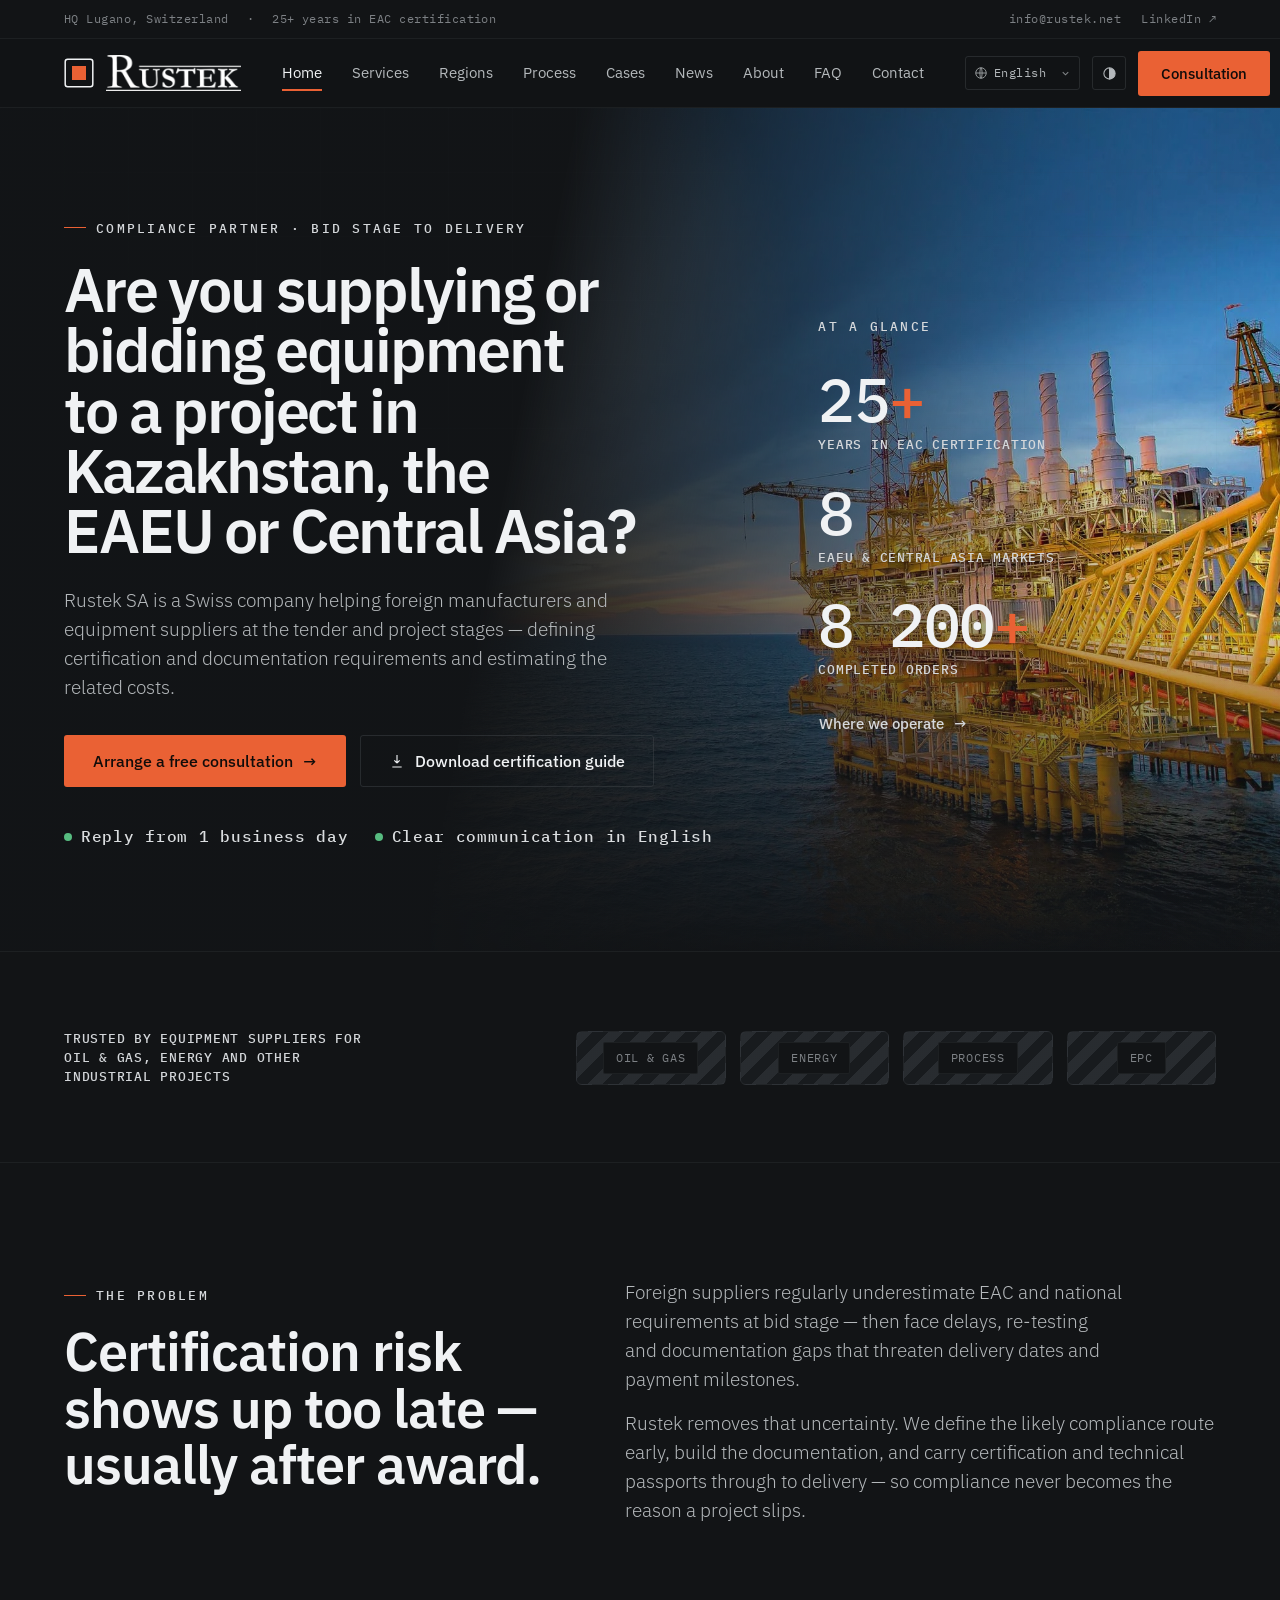
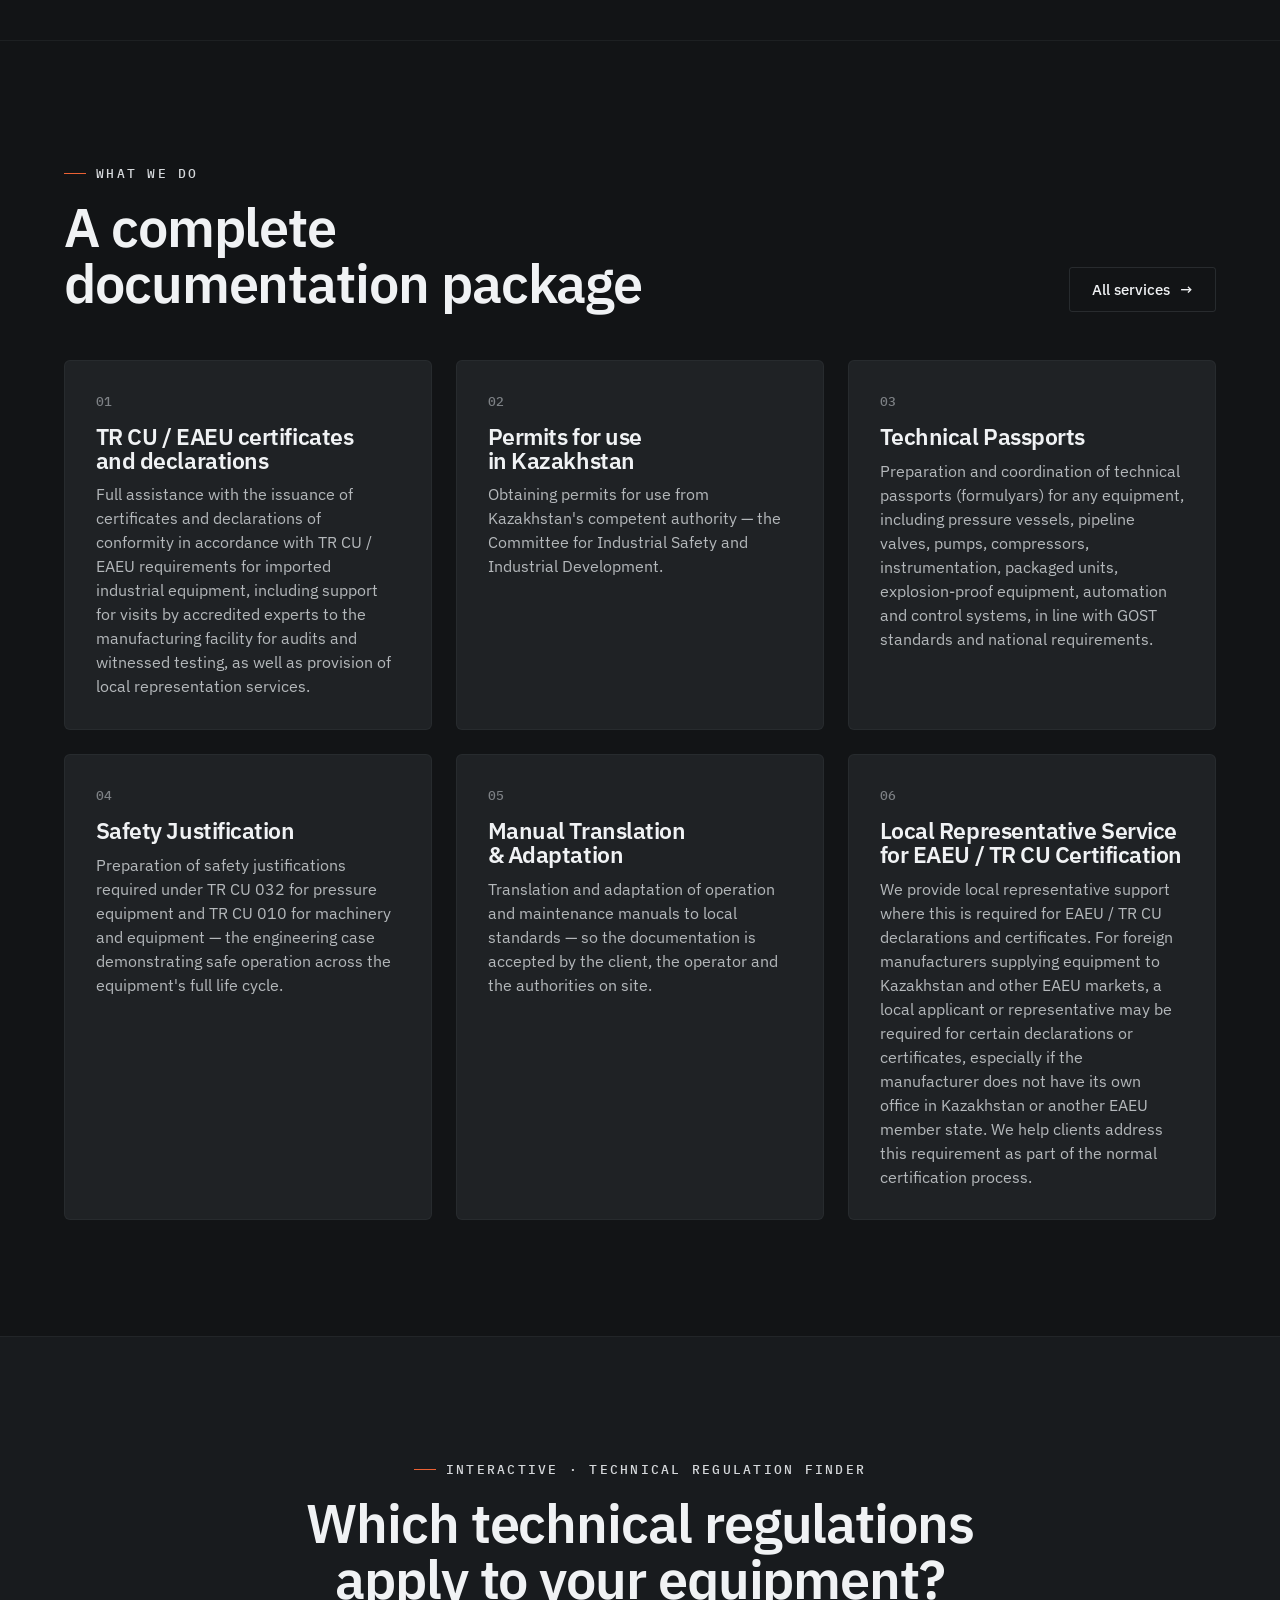
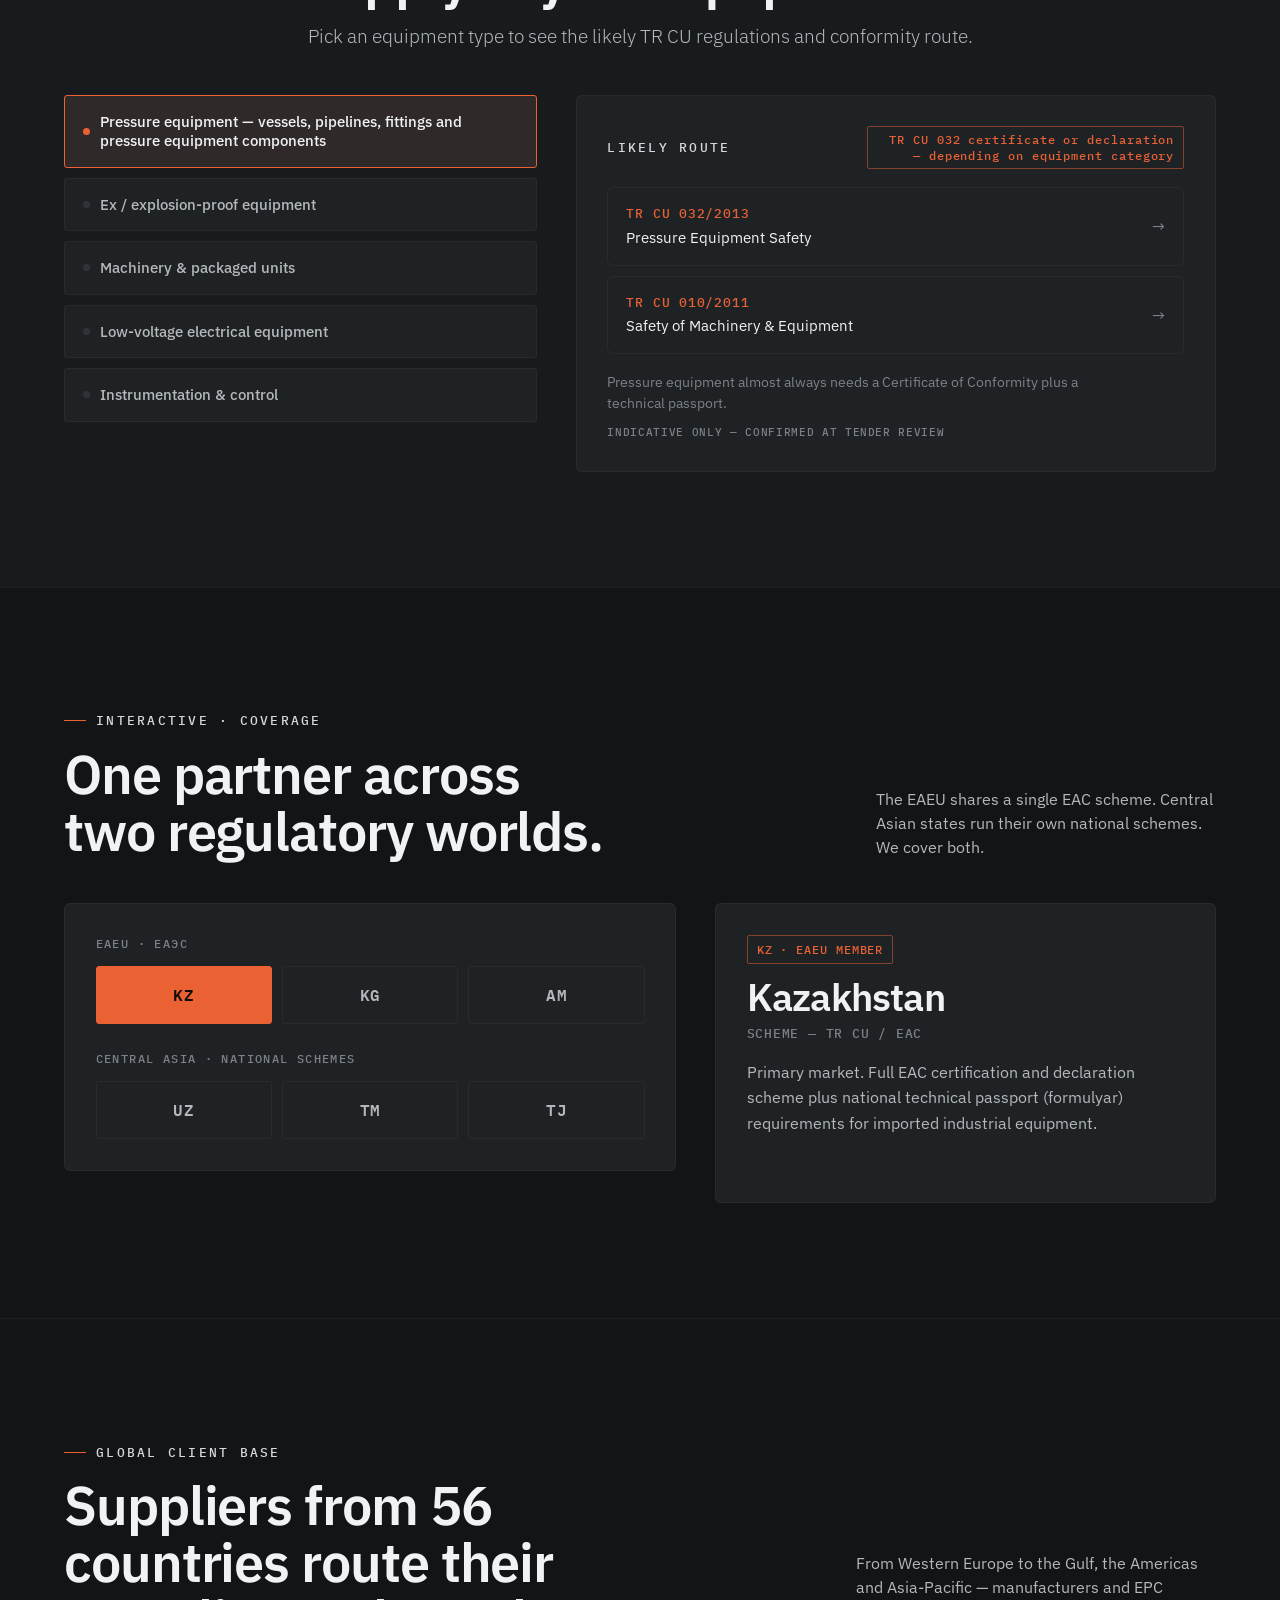
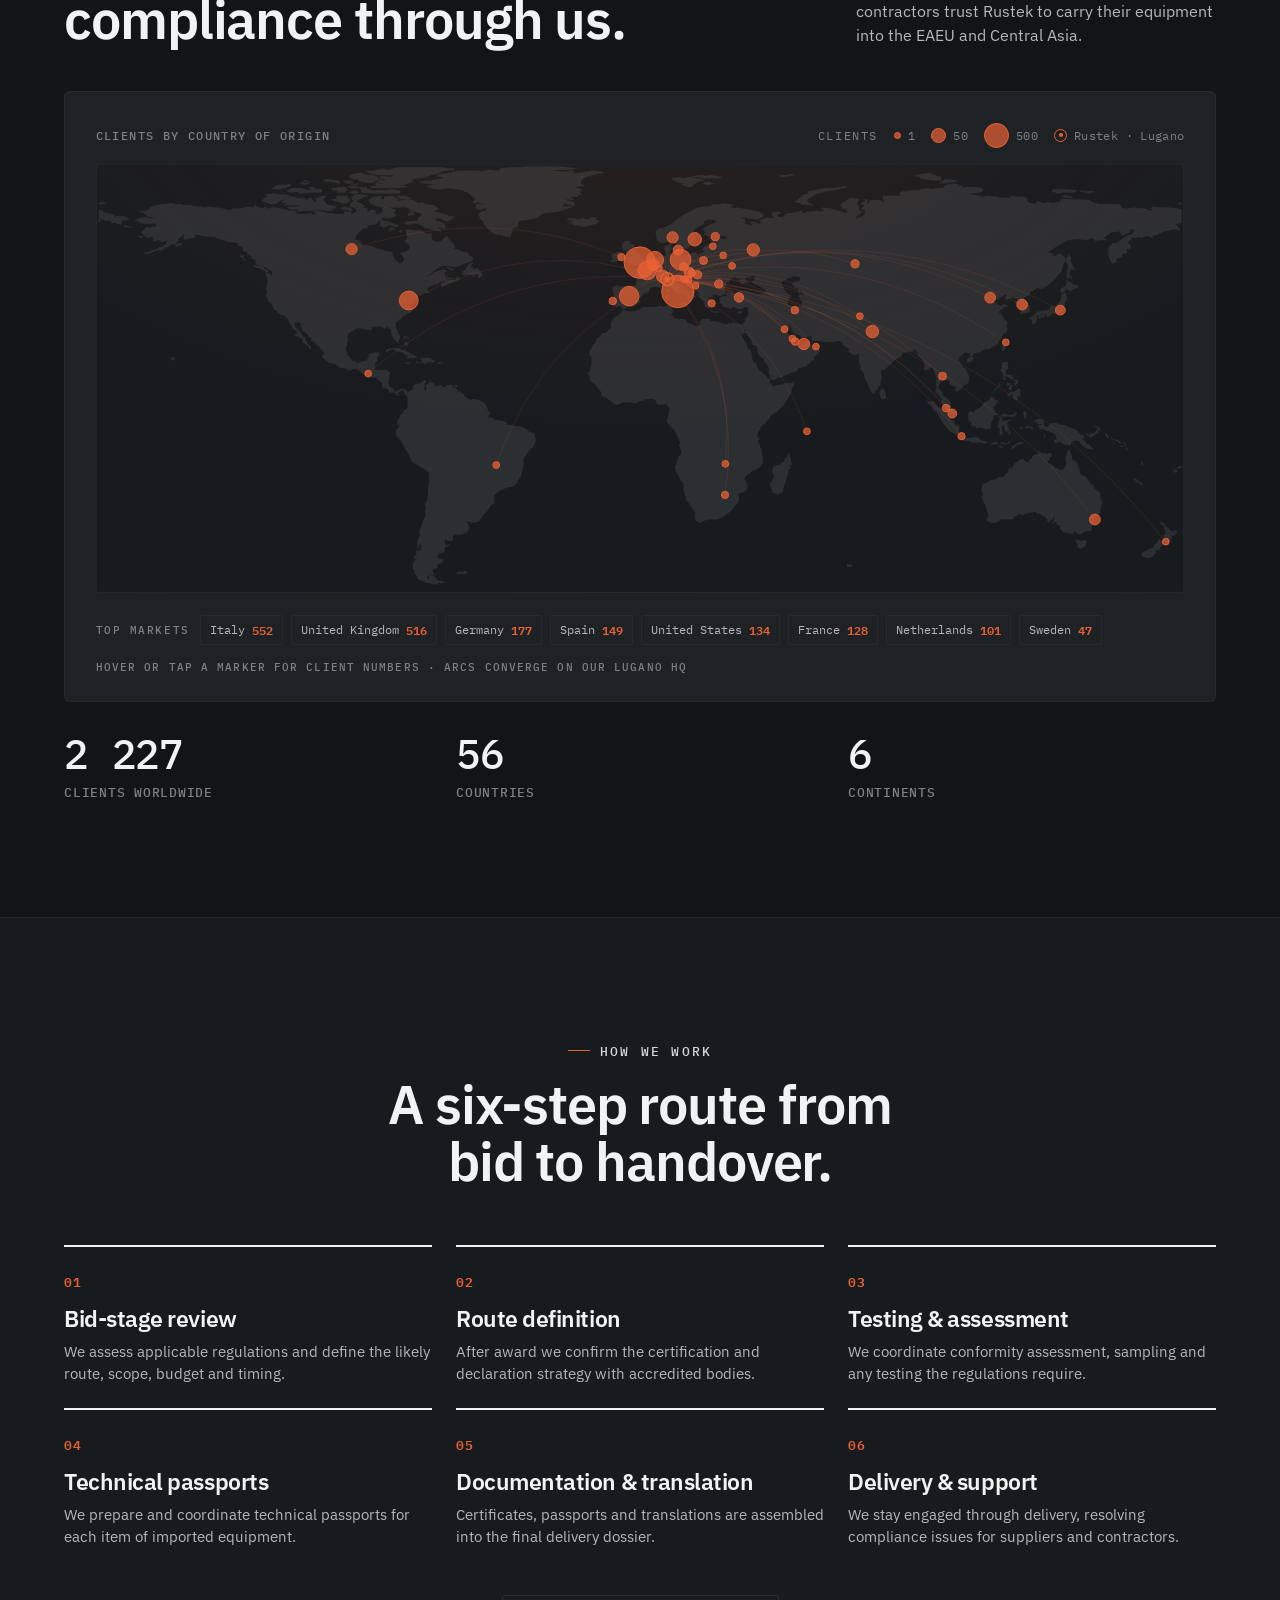
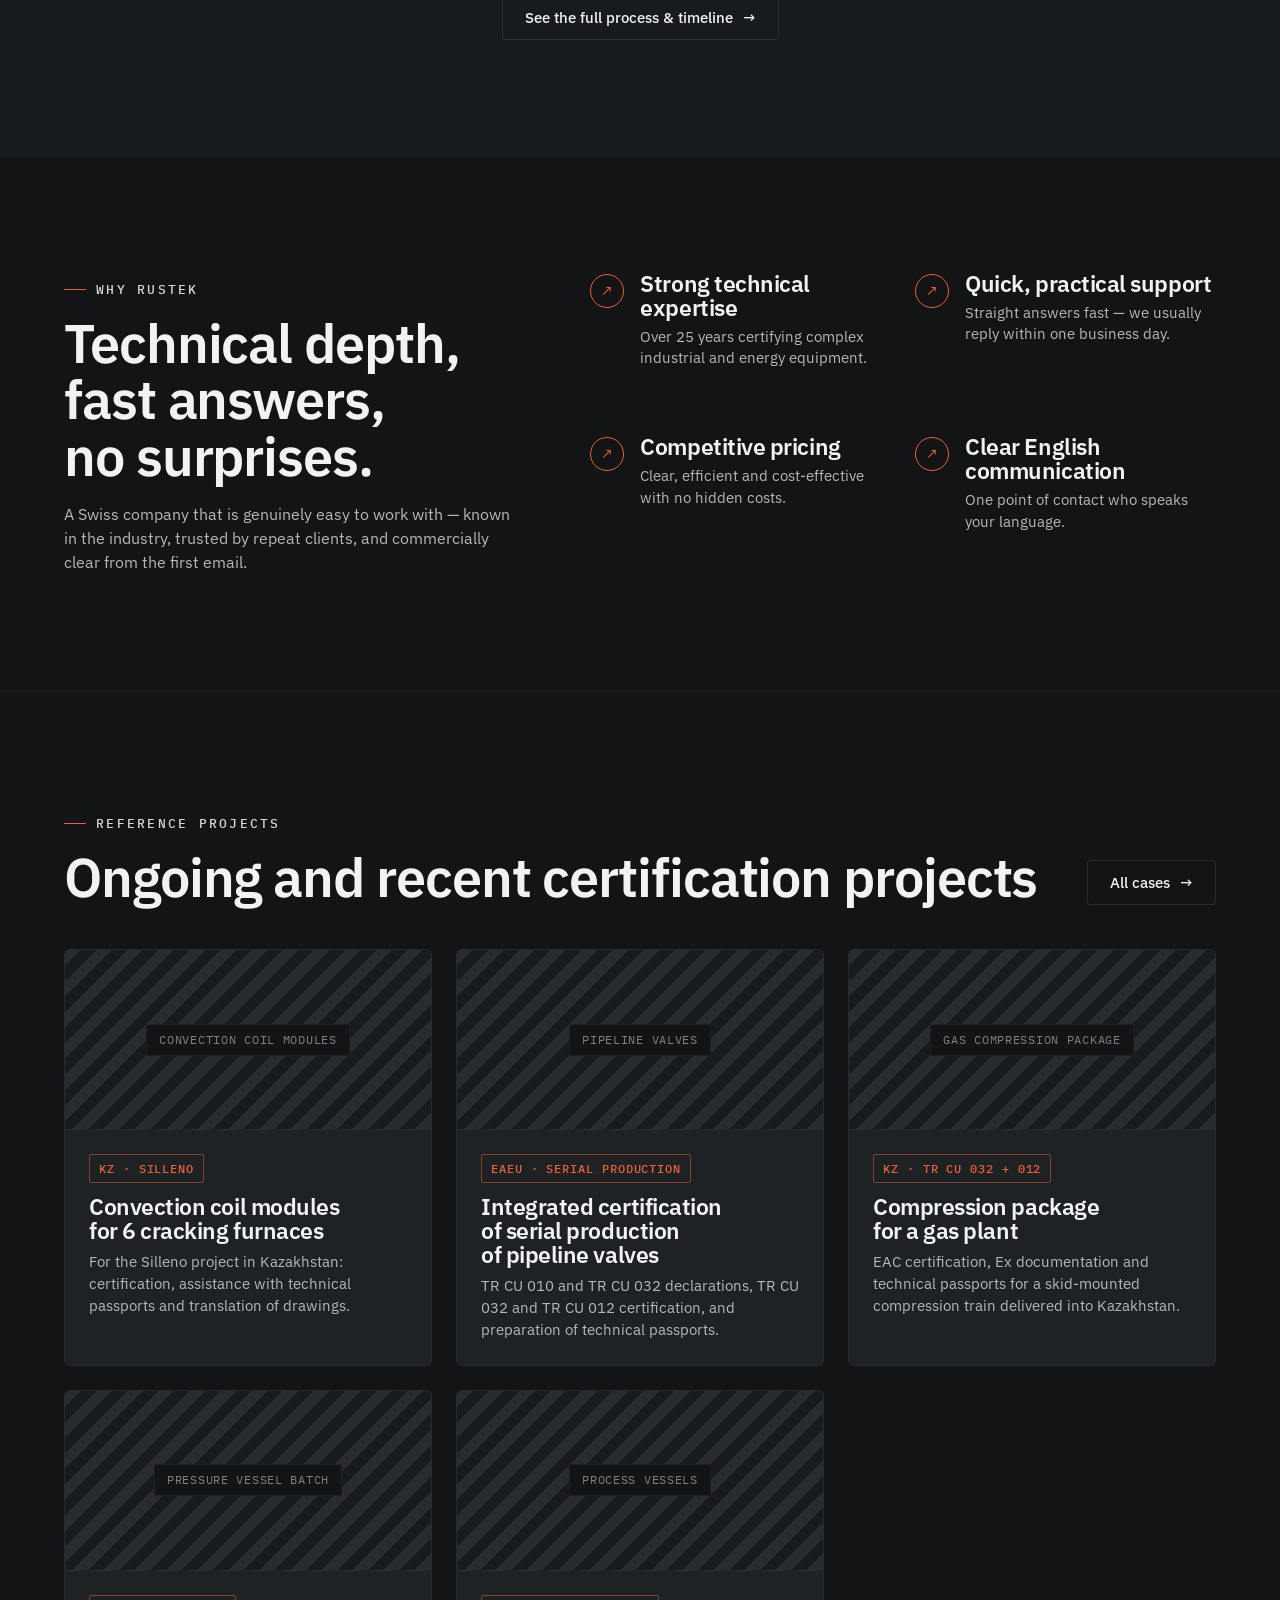
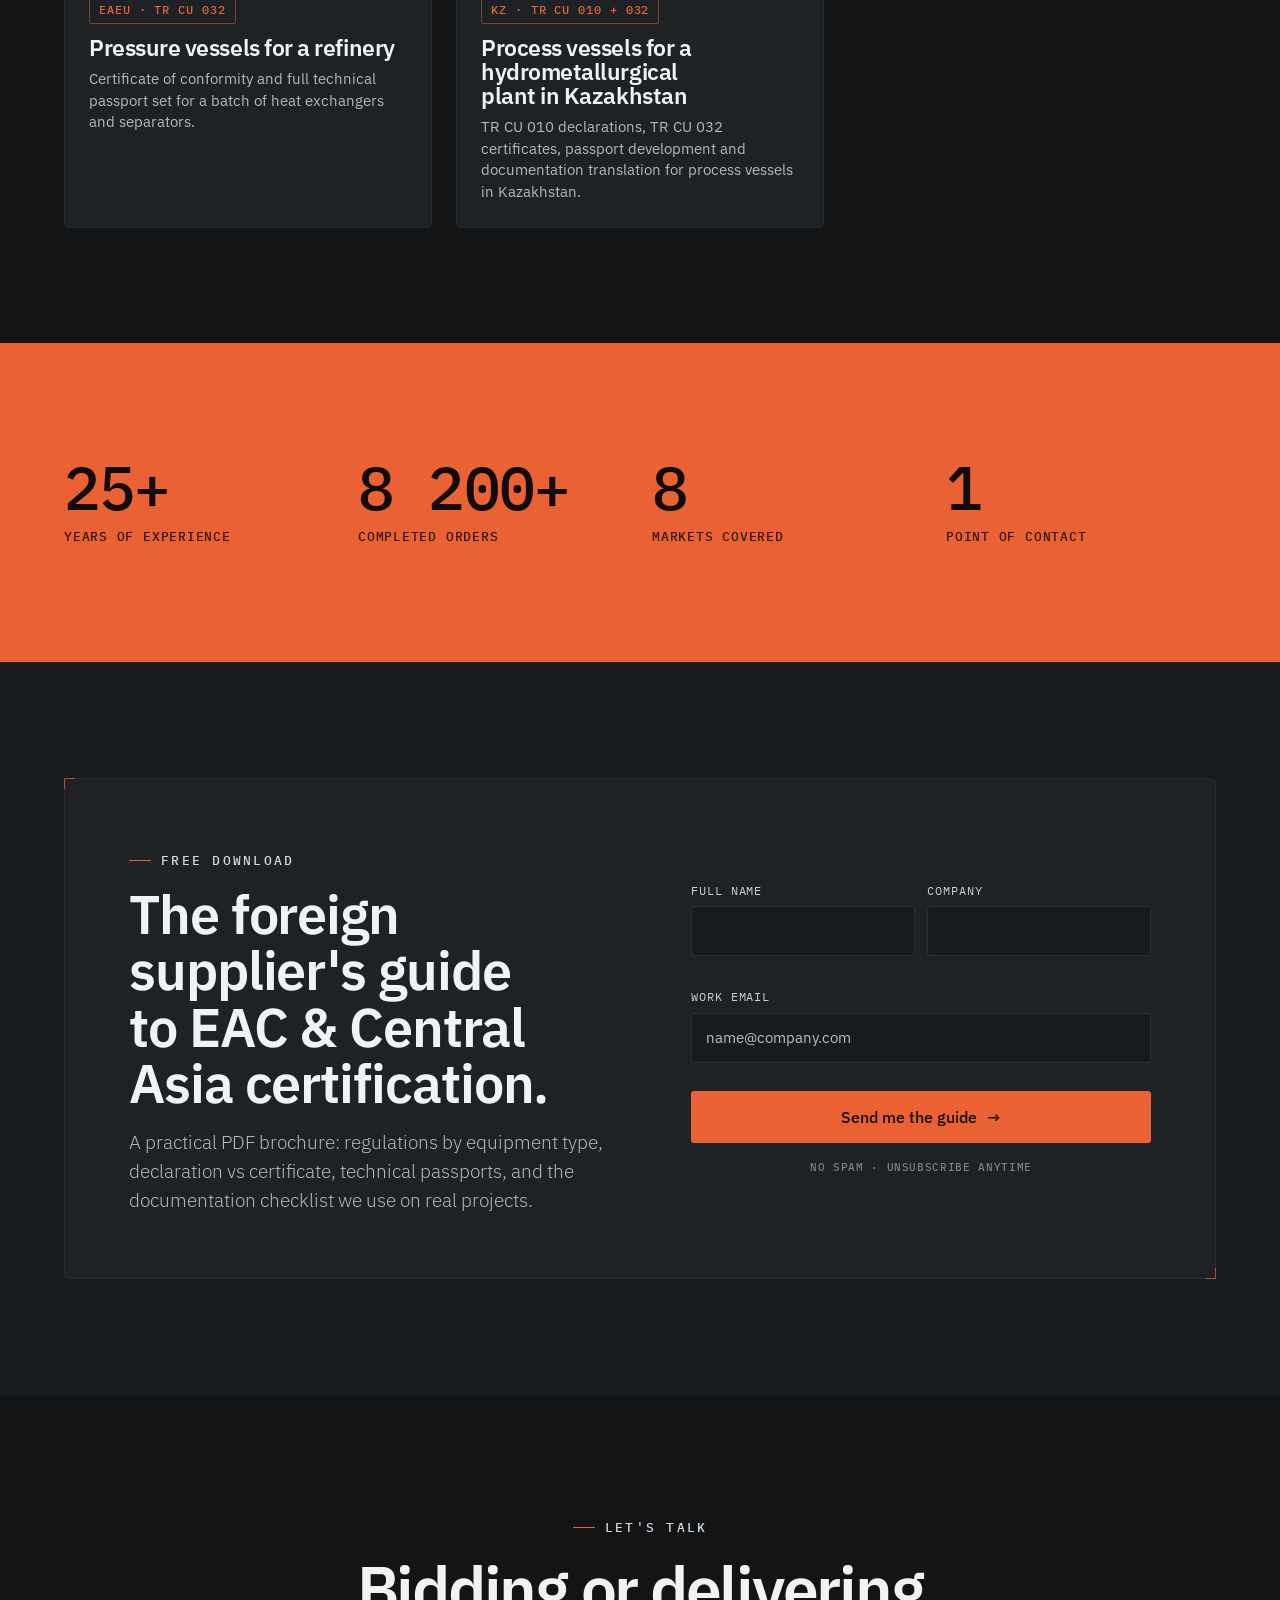
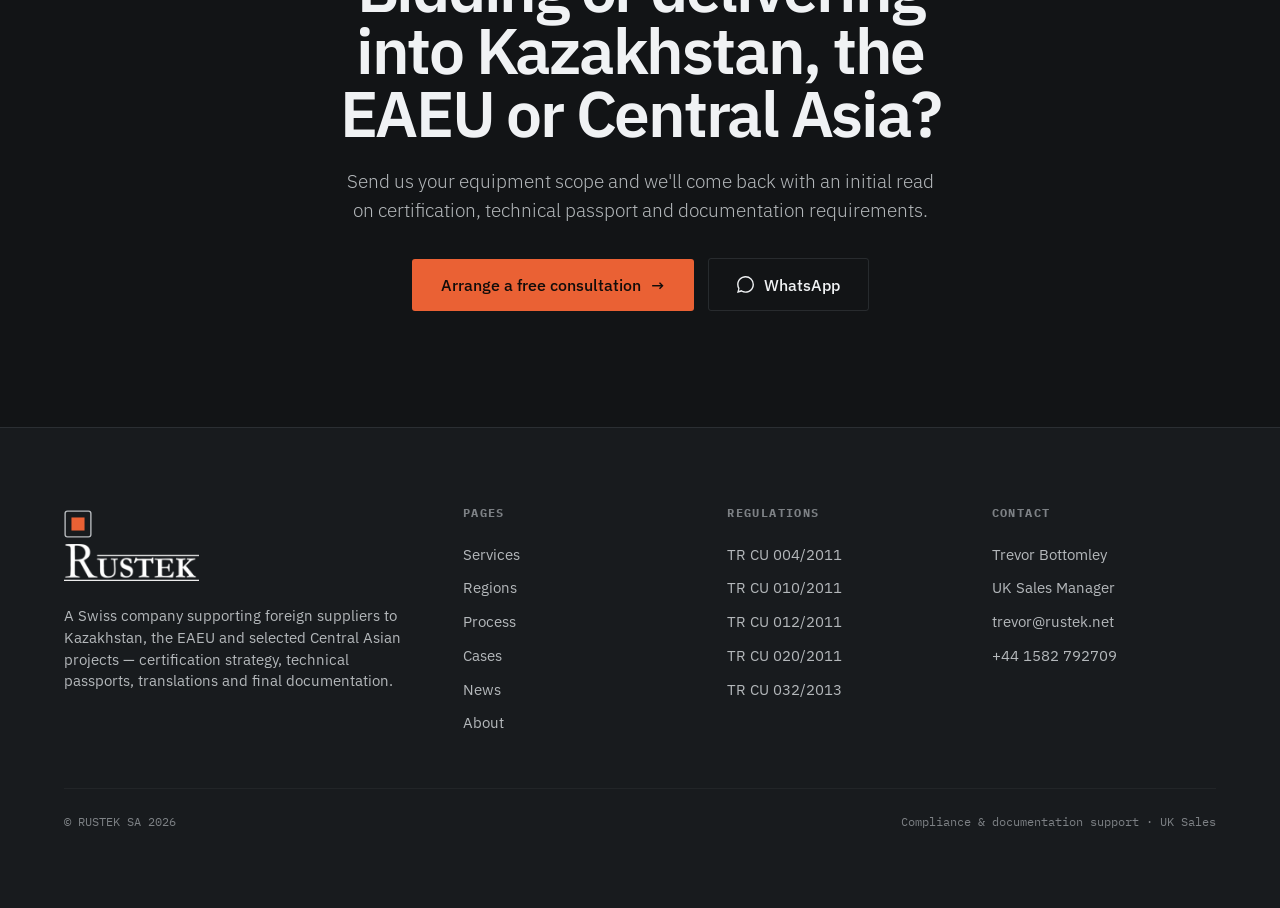
==== commit 069f1df2: "Update completed orders count" ====
--- a/index.html
+++ b/index.html
@@ -166,7 +166,7 @@
             <div class="mono faint" style="font-size:12.5px;margin-top:4px" data-en="EAEU & CENTRAL ASIA MARKETS" data-ru="РЫНКОВ ЕАЭС И ЦЕНТР. АЗИИ">EAEU &amp; CENTRAL ASIA MARKETS</div>
           </div>
           <div style="padding:14px 0">
-            <div class="statnum"><span data-count="10000">10 000</span><span class="u">+</span></div>
+            <div class="statnum"><span data-count="8200">8200</span><span class="u">+</span></div>
             <div class="mono faint" style="font-size:12.5px;margin-top:4px" data-en="COMPLETED ORDERS" data-ru="ВЫПОЛНЕННЫХ ЗАКАЗОВ">COMPLETED ORDERS</div>
           </div>
         </div>
@@ -442,7 +442,7 @@
   <div class="wrap">
     <div class="grid g-4" style="text-align:left">
       <div class="reveal"><div class="statnum" style="color:var(--on-accent)"><span data-count="25">25</span>+</div><div class="mono" style="font-size:13px;margin-top:8px;opacity:.85" data-en="YEARS OF EXPERIENCE" data-ru="ЛЕТ ОПЫТА">YEARS OF EXPERIENCE</div></div>
-      <div class="reveal"><div class="statnum" style="color:var(--on-accent)"><span data-count="10000">10 000</span>+</div><div class="mono" style="font-size:13px;margin-top:8px;opacity:.85" data-en="COMPLETED ORDERS" data-ru="ВЫПОЛНЕННЫХ ЗАКАЗОВ">COMPLETED ORDERS</div></div>
+      <div class="reveal"><div class="statnum" style="color:var(--on-accent)"><span data-count="8200">8200</span>+</div><div class="mono" style="font-size:13px;margin-top:8px;opacity:.85" data-en="COMPLETED ORDERS" data-ru="ВЫПОЛНЕННЫХ ЗАКАЗОВ">COMPLETED ORDERS</div></div>
       <div class="reveal"><div class="statnum" style="color:var(--on-accent)"><span data-count="8">8</span></div><div class="mono" style="font-size:13px;margin-top:8px;opacity:.85" data-en="MARKETS COVERED" data-ru="РЫНКОВ ПОКРЫТО">MARKETS COVERED</div></div>
       <div class="reveal"><div class="statnum" style="color:var(--on-accent)"><span data-count="1">1</span></div><div class="mono" style="font-size:13px;margin-top:8px;opacity:.85" data-en="POINT OF CONTACT" data-ru="ТОЧКА КОНТАКТА">POINT OF CONTACT</div></div>
     </div>
@@ -458,26 +458,26 @@
         <h2 class="h1" style="margin-top:16px" data-en="The foreign supplier's guide to EAC & Central Asia certification." data-ru="Гайд иностранного поставщика по сертификации EAC и Центральной Азии.">The foreign supplier's guide to EAC &amp; Central Asia certification.</h2>
         <p class="lead" style="margin-top:16px" data-en="A practical PDF brochure: regulations by equipment type, declaration vs certificate, technical passports, and the documentation checklist we use on real projects." data-ru="Практичный PDF на 18 страниц: регламенты по типам оборудования, декларация против сертификата, технические паспорта и чек-лист документации, который мы используем в реальных проектах.">A practical PDF brochure: regulations by equipment type, declaration vs certificate, technical passports, and the documentation checklist we use on real projects.</p>
       </div>
-      <form class="flow" data-contact-form data-guide-form data-mailto="info@rustek.net" style="position:relative">
+      <form class="flow" data-contact-form style="position:relative">
         <div class="grid g-2" style="gap:12px;margin-bottom:12px">
           <div class="field">
             <label data-en="Full name" data-ru="Имя и фамилия">Full name</label>
-            <input type="text" name="fullName" required autocomplete="name">
+            <input type="text" required autocomplete="name">
           </div>
           <div class="field">
             <label data-en="Company" data-ru="Компания">Company</label>
-            <input type="text" name="company" required autocomplete="organization">
+            <input type="text" required autocomplete="organization">
           </div>
         </div>
         <div class="field" style="margin-bottom:12px">
           <label data-en="Work email" data-ru="Рабочий e-mail">Work email</label>
-          <input type="email" name="email" required autocomplete="email" placeholder="name@company.com" data-en="name@company.com" data-ru="name@company.com" data-i18n-attr="placeholder">
+          <input type="email" required autocomplete="email" placeholder="name@company.com" data-en="name@company.com" data-ru="name@company.com" data-i18n-attr="placeholder">
         </div>
         <button class="btn btn--primary btn--block btn--lg" type="submit"><span data-en="Send me the guide" data-ru="Прислать гайд">Send me the guide</span><span class="ar">→</span></button>
         <p class="faint mono" style="font-size:11px;text-align:center" data-en="NO SPAM · UNSUBSCRIBE ANYTIME" data-ru="БЕЗ СПАМА · ОТПИСКА В ЛЮБОЙ МОМЕНТ">NO SPAM · UNSUBSCRIBE ANYTIME</p>
         <div data-form-ok style="display:none;opacity:0;transition:opacity .4s;position:absolute;inset:0;background:var(--surface);border-radius:var(--r-lg);flex-direction:column;align-items:center;justify-content:center;text-align:center;gap:10px;padding:24px">
           <div style="width:40px;height:40px;border-radius:50%;background:var(--good);display:grid;place-items:center;color:#fff">✓</div>
-          <strong data-en="Email draft prepared — please send it to request the guide." data-ru="Письмо подготовлено — отправьте его, чтобы запросить гайд.">Email draft prepared — please send it to request the guide.</strong>
+          <strong data-en="Check your inbox — guide on its way." data-ru="Проверьте почту — гайд уже в пути.">Check your inbox — guide on its way.</strong>
         </div>
       </form>
     </div>
@@ -538,6 +538,6 @@
 
 <script src="assets/worldmap.js"></script>
 <script src="assets/i18n.js?v=20260603-2"></script>
-<script src="assets/app.js?v=20260604-1"></script>
+<script src="assets/app.js?v=20260603-3"></script>
 </body>
 </html>
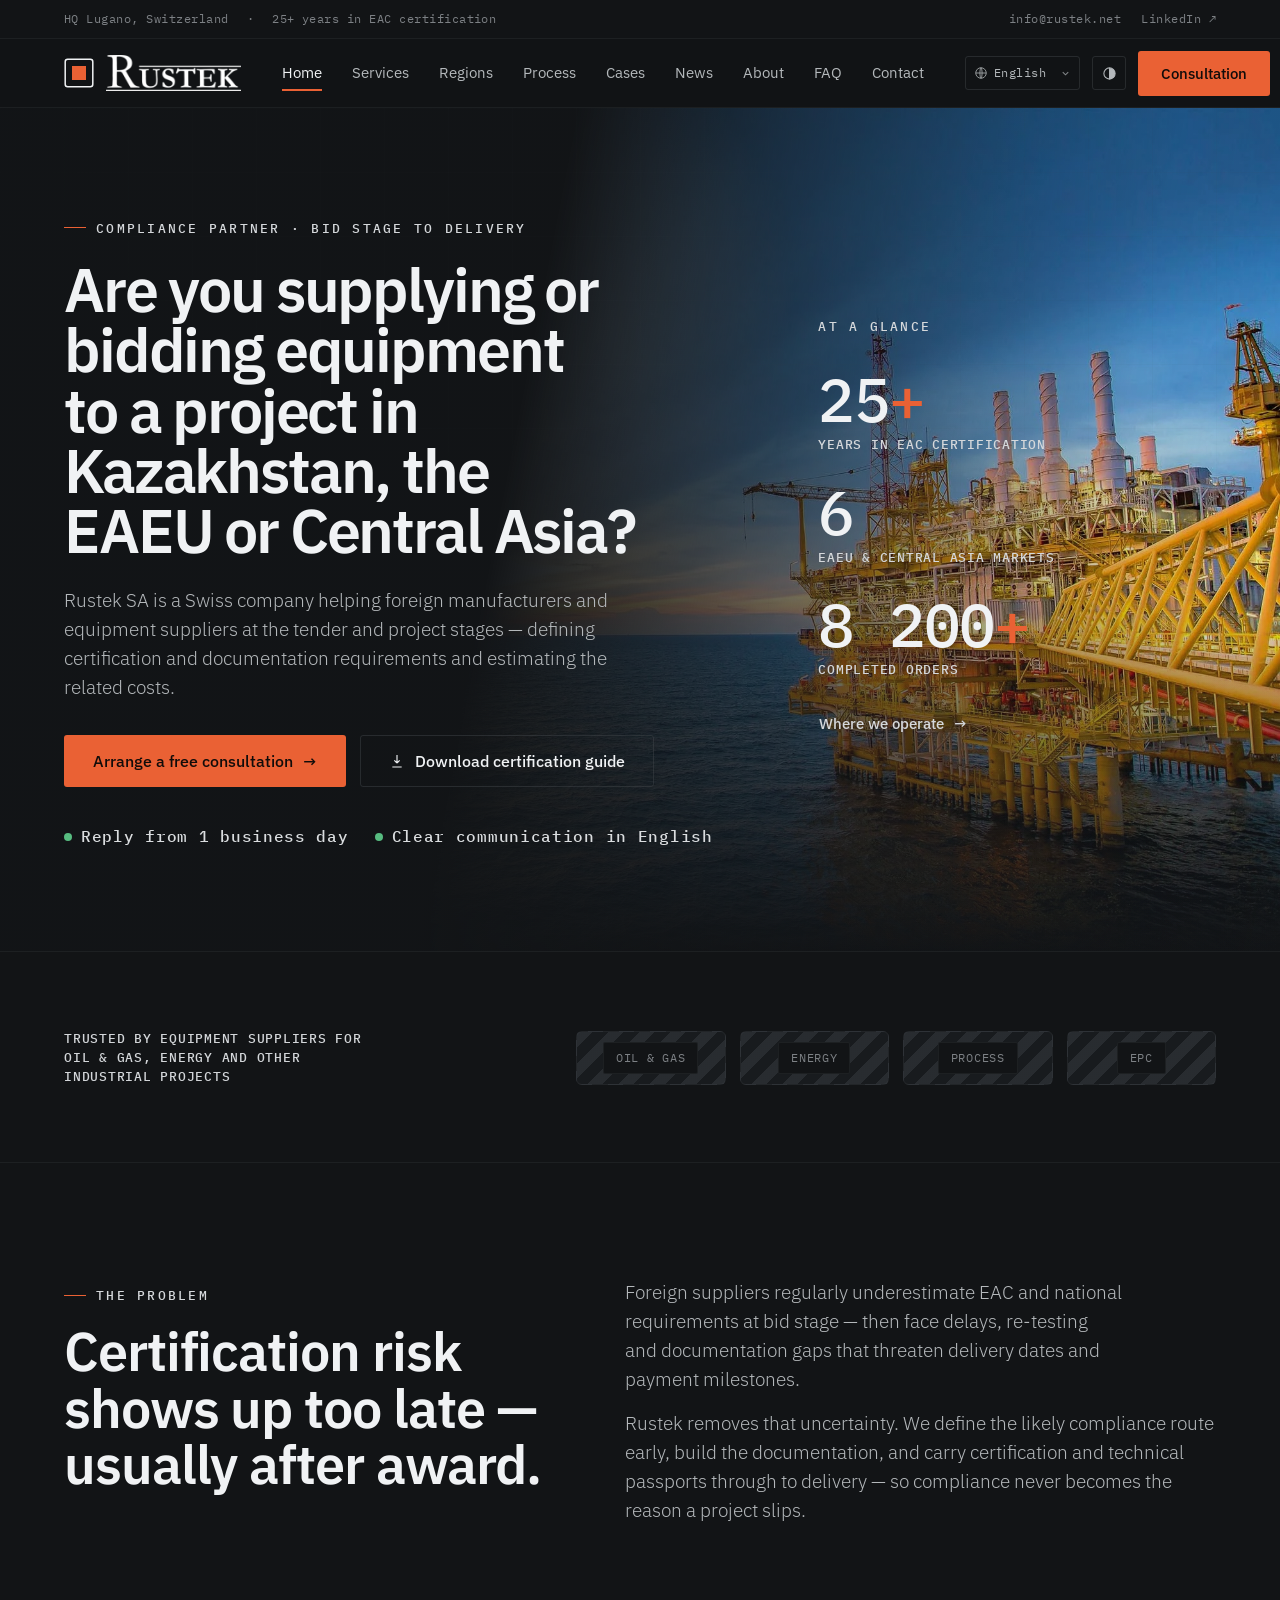
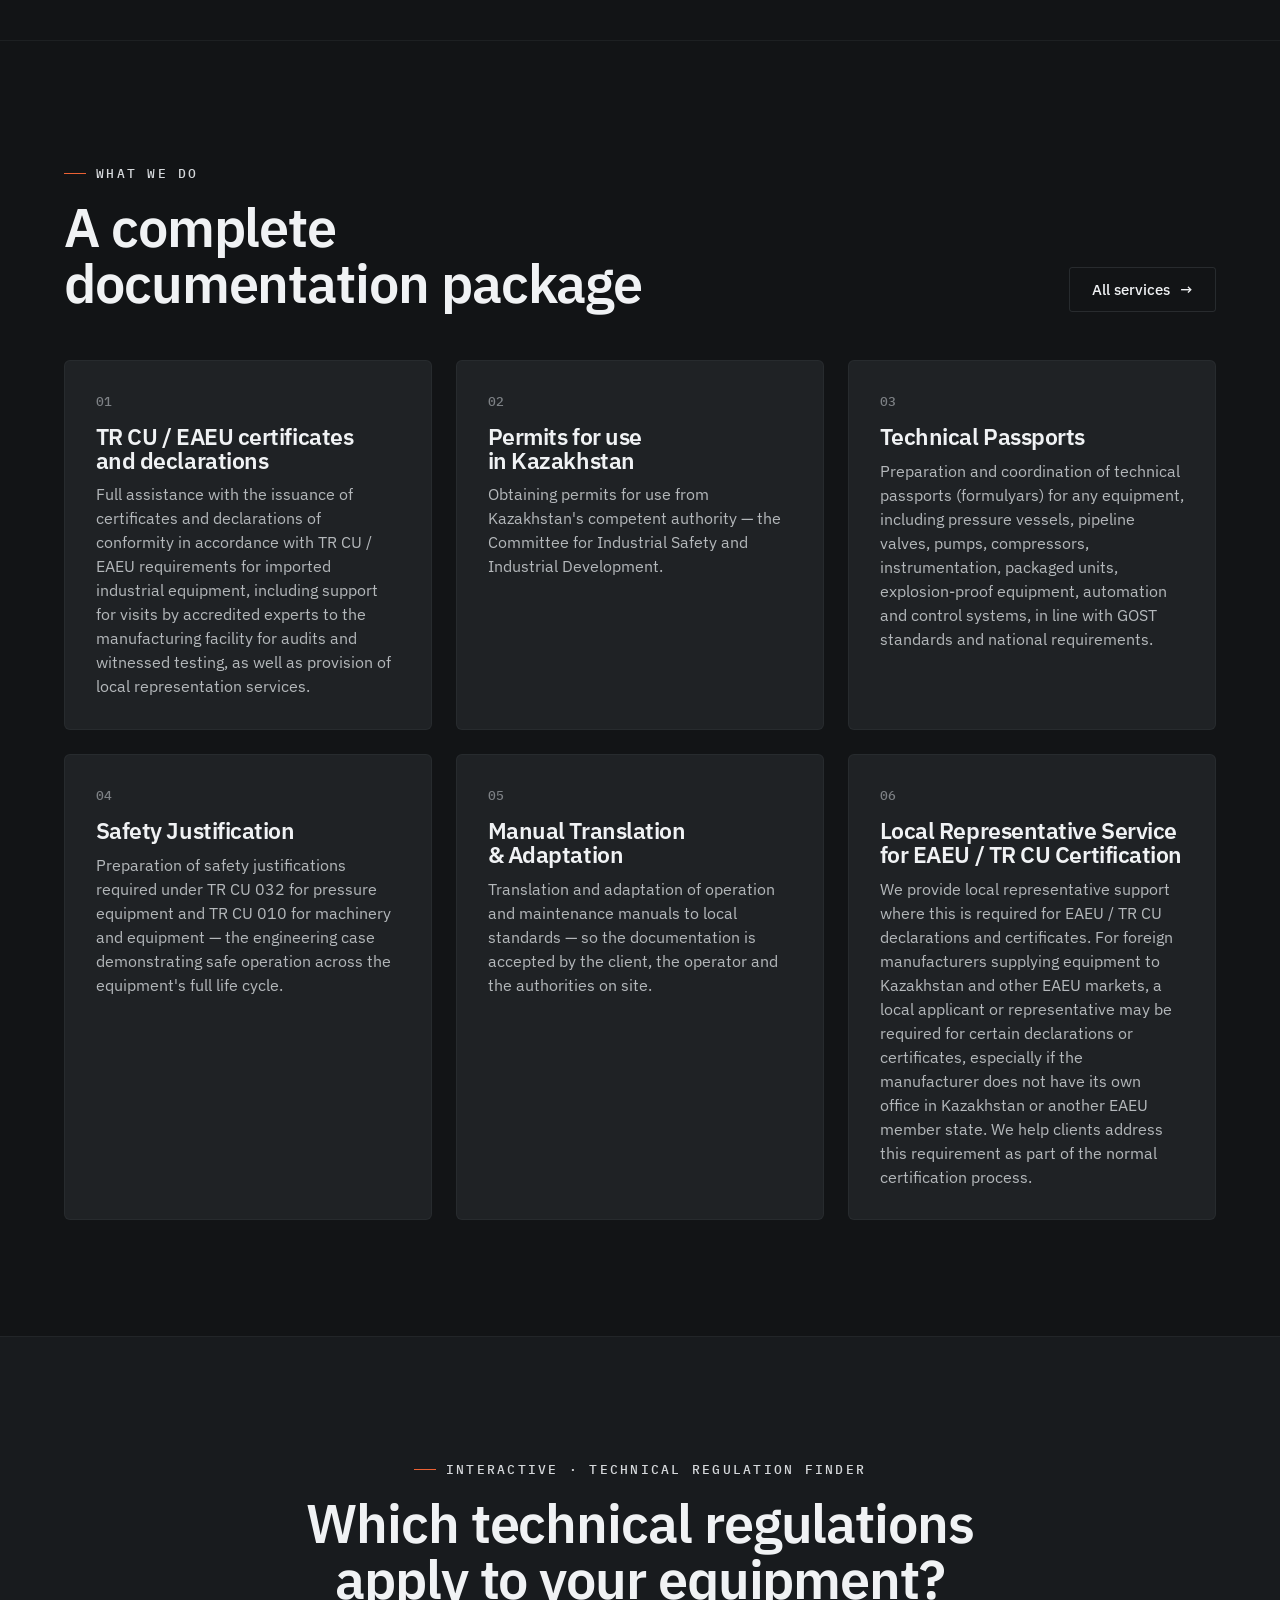
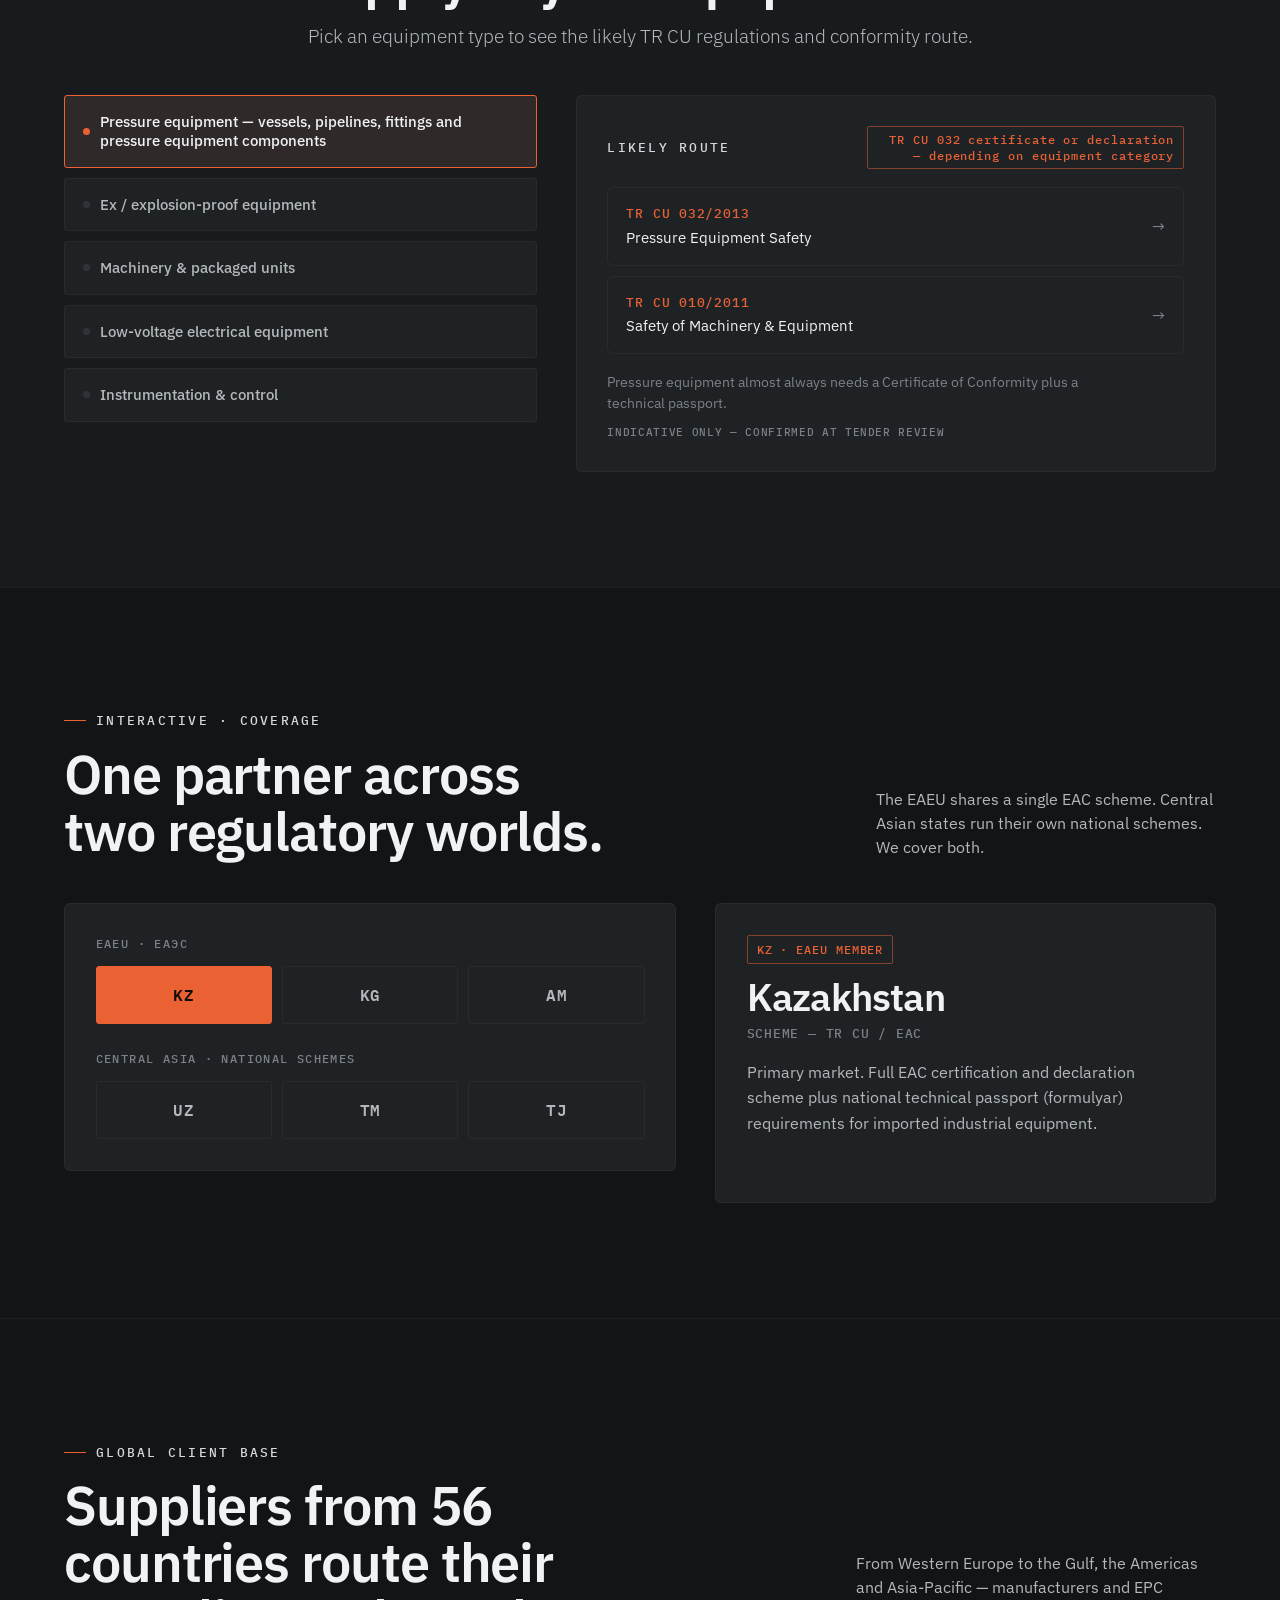
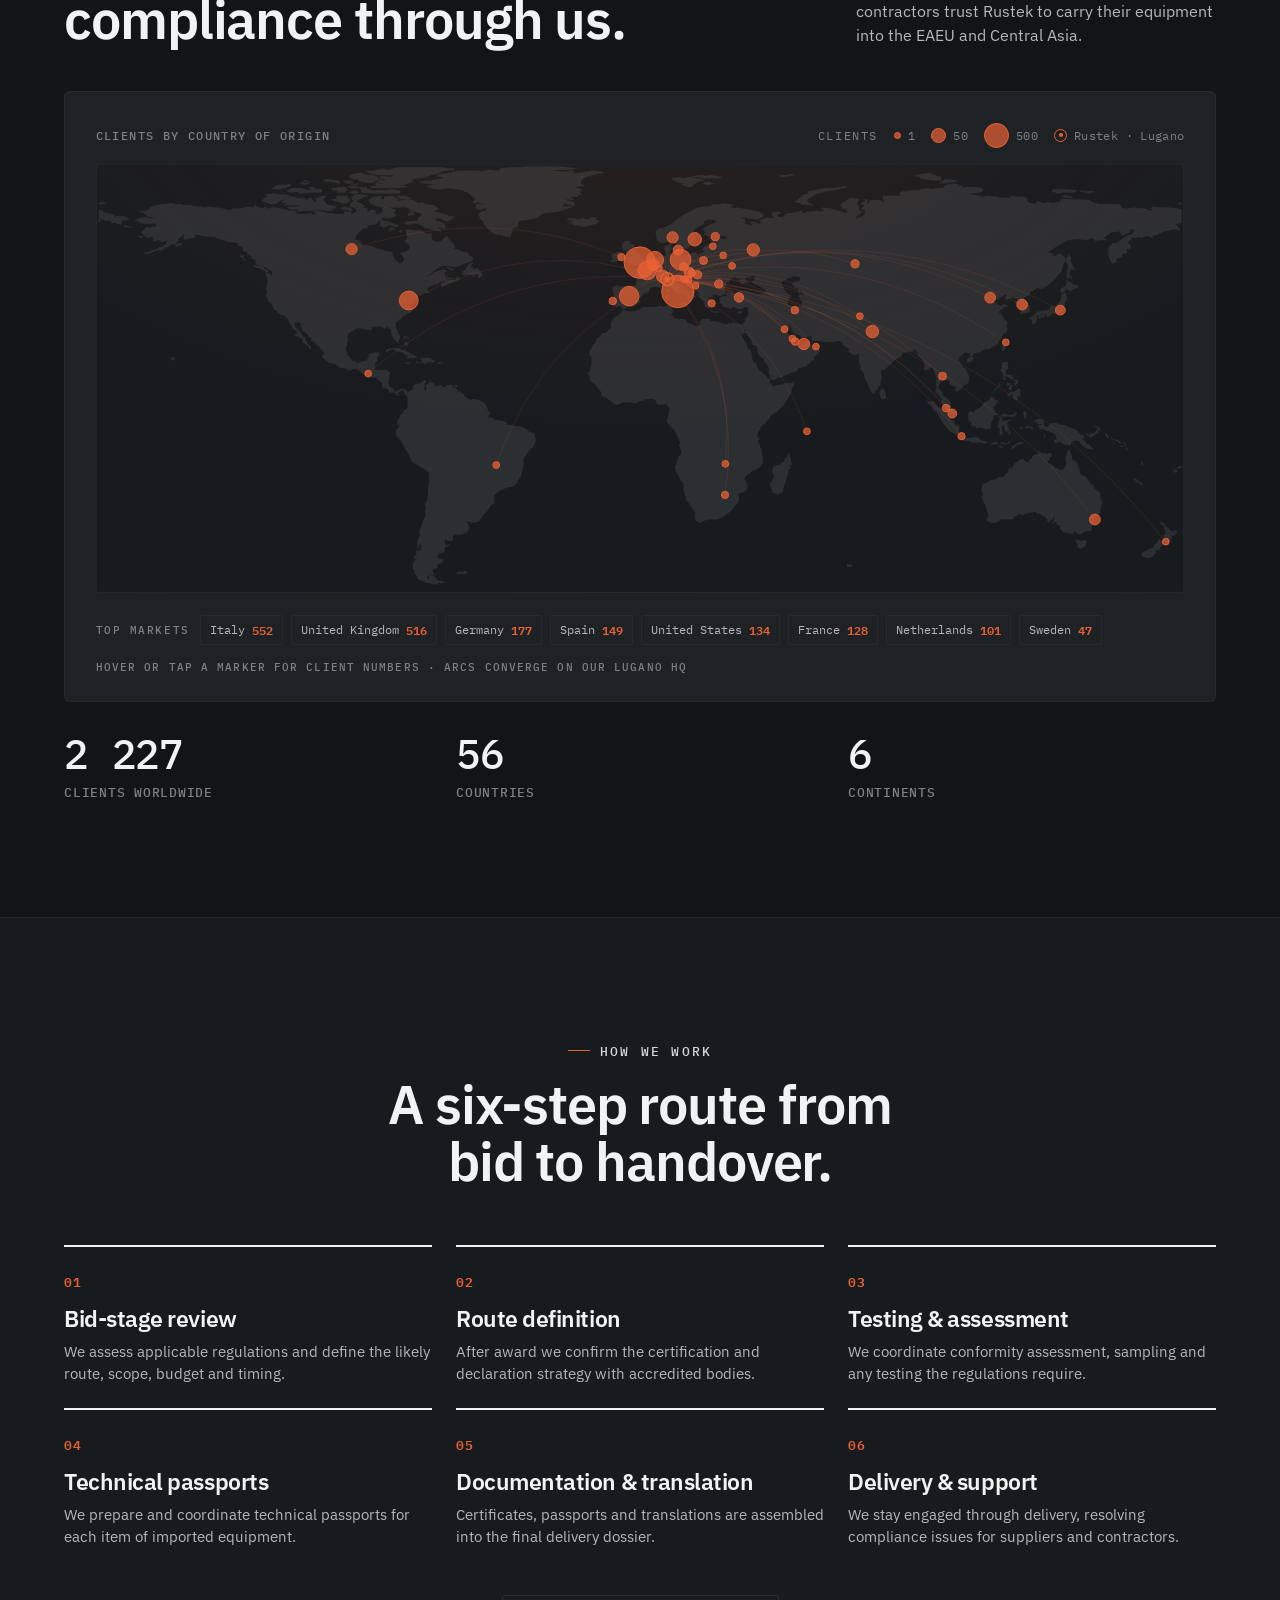
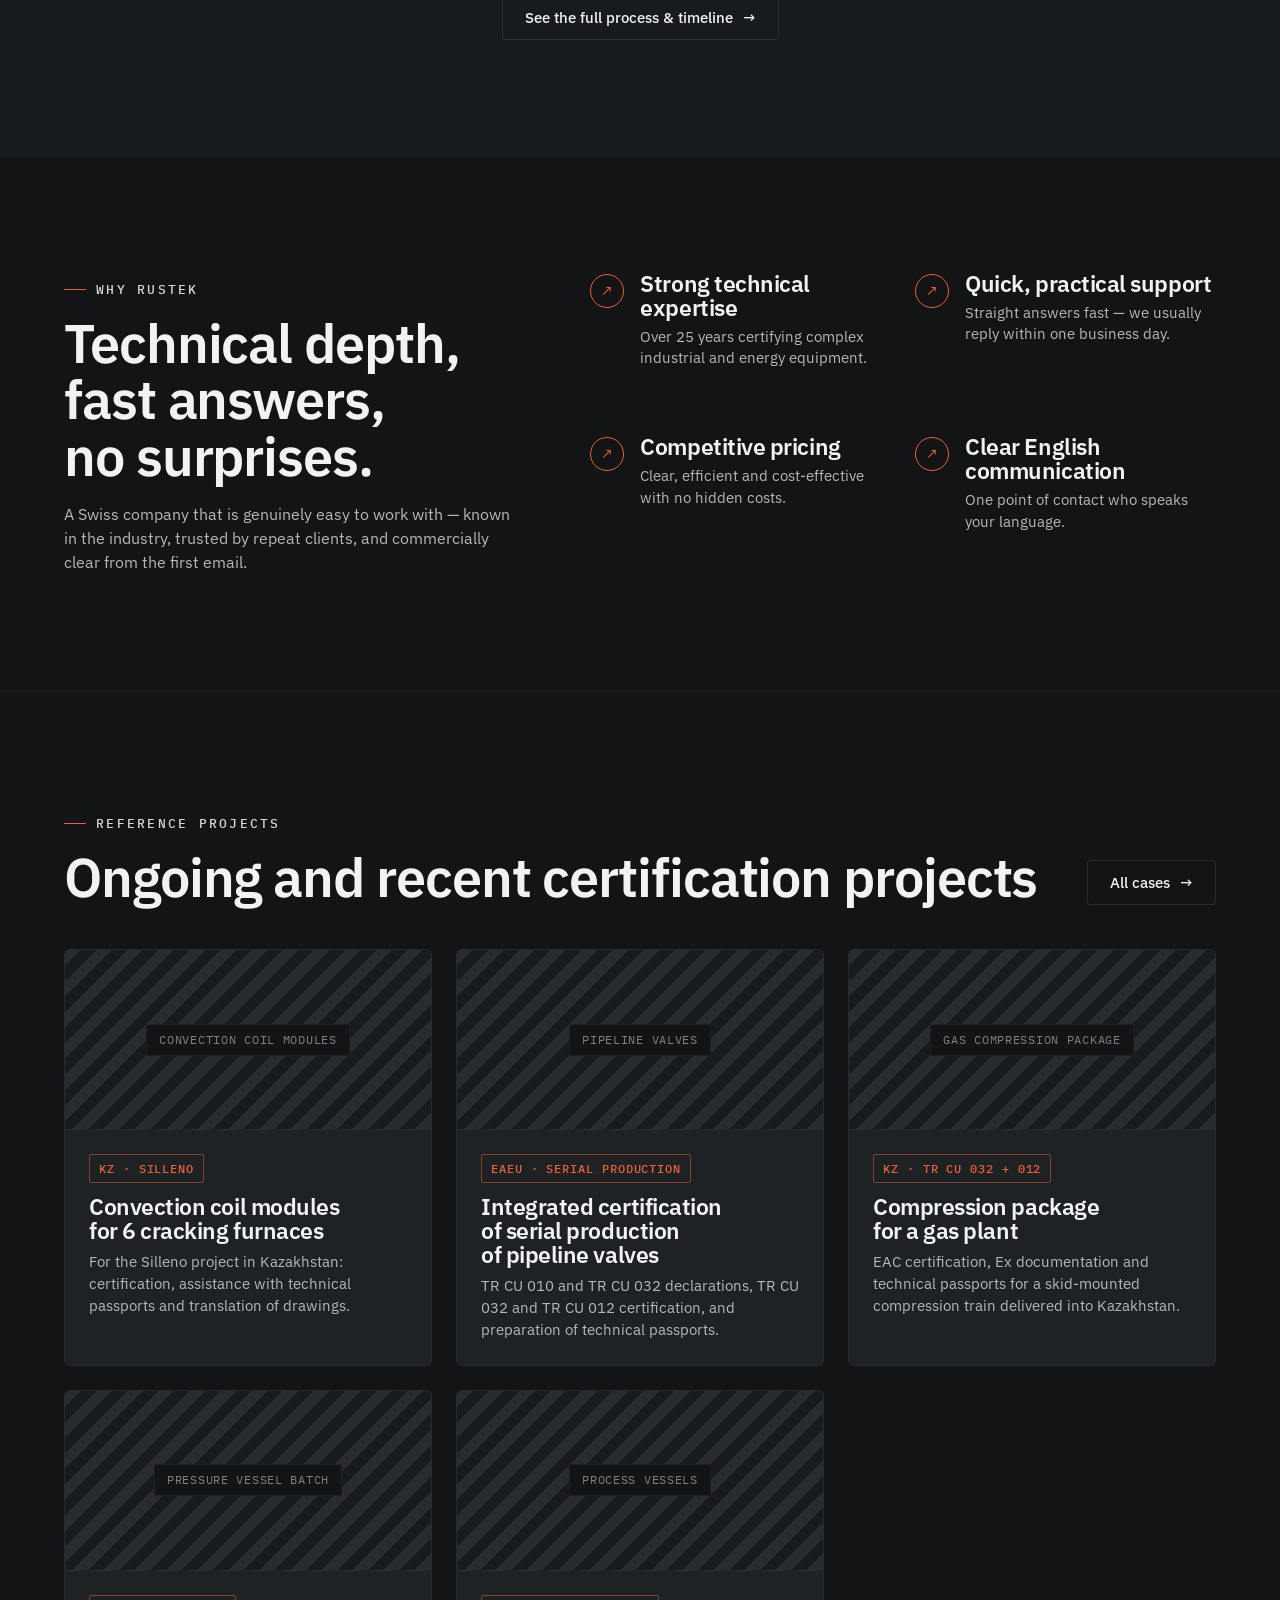
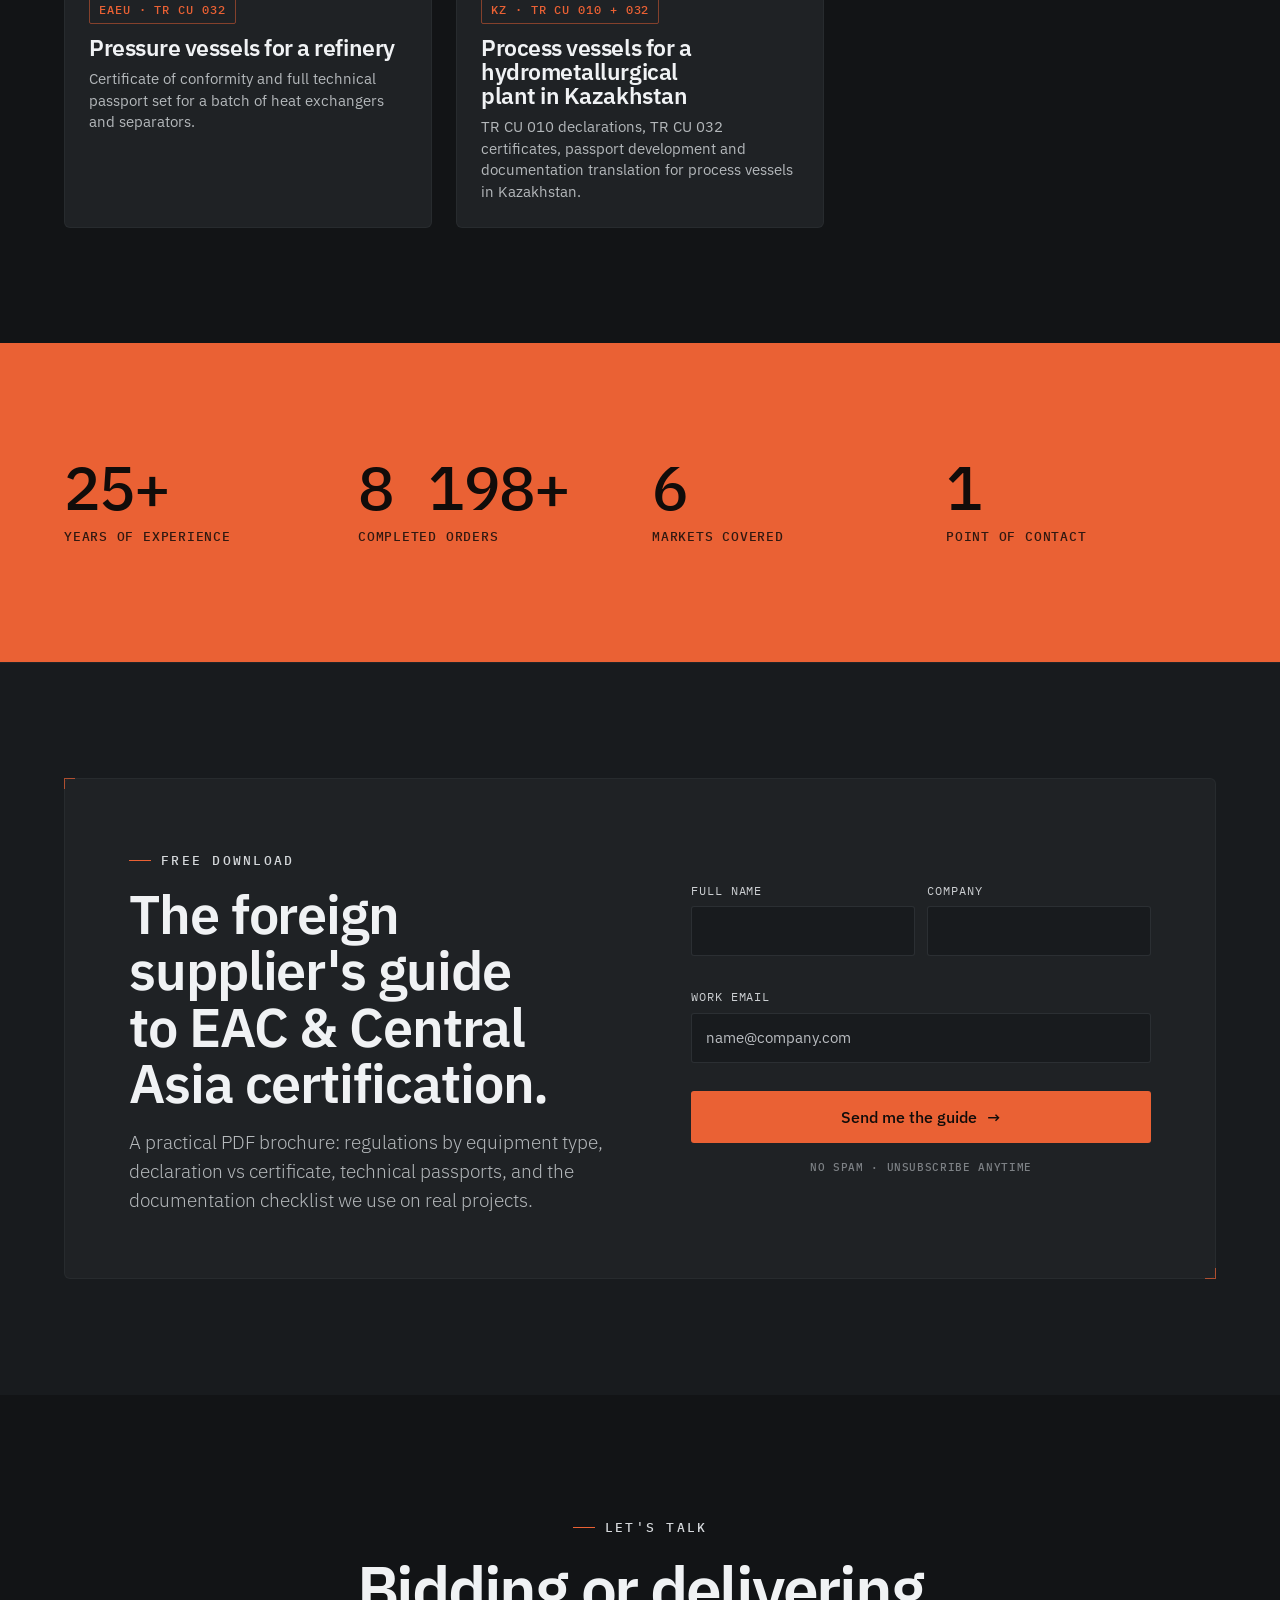
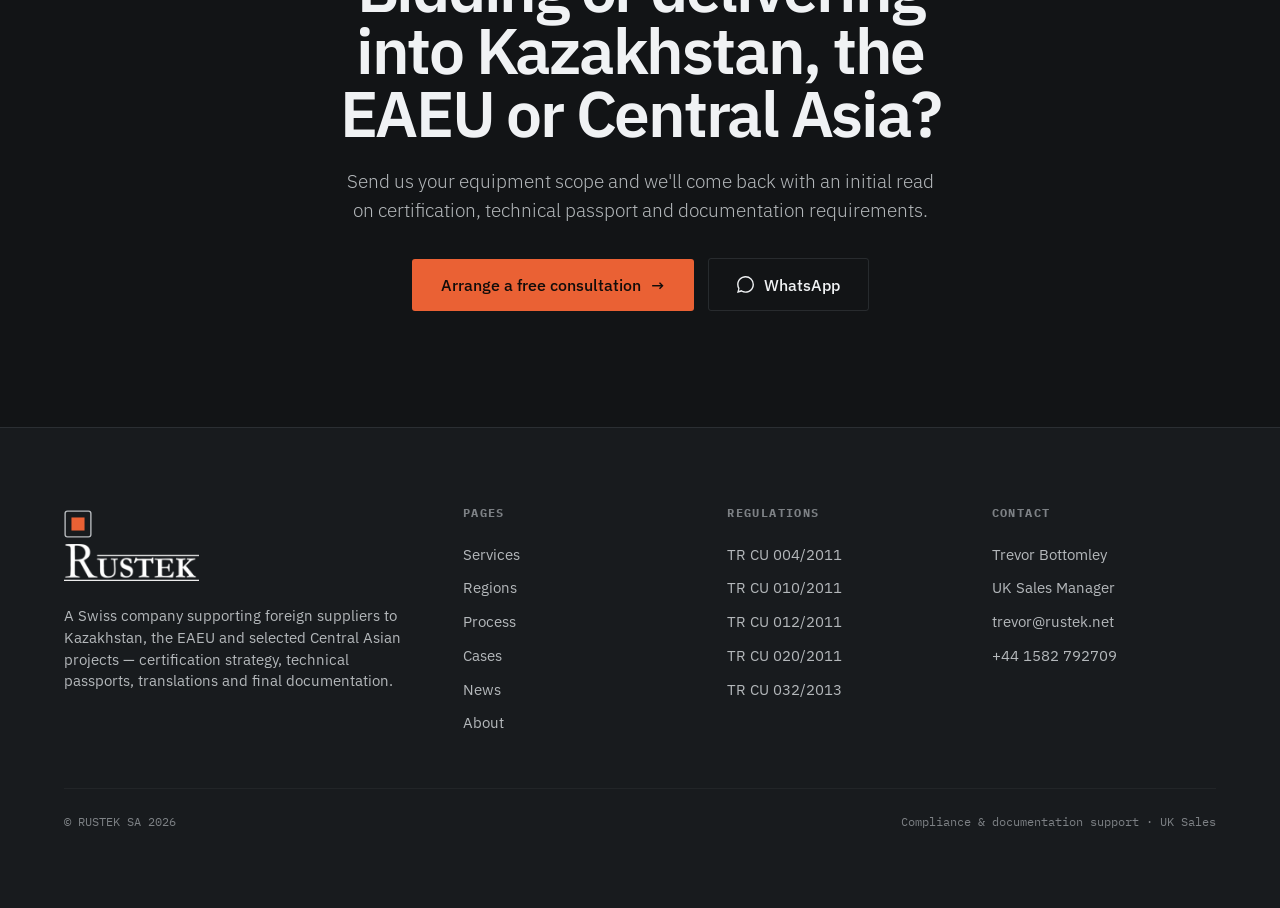
==== commit 3b0b7c8c: "Update markets count" ====
--- a/index.html
+++ b/index.html
@@ -162,7 +162,7 @@
             <div class="mono faint" style="font-size:12.5px;margin-top:4px" data-en="YEARS IN EAC CERTIFICATION" data-ru="ЛЕТ В СЕРТИФИКАЦИИ EAC">YEARS IN EAC CERTIFICATION</div>
           </div>
           <div style="padding:14px 0;border-bottom:1px solid var(--line-soft)">
-            <div class="statnum"><span data-count="8">8</span></div>
+            <div class="statnum"><span data-count="6">6</span></div>
             <div class="mono faint" style="font-size:12.5px;margin-top:4px" data-en="EAEU & CENTRAL ASIA MARKETS" data-ru="РЫНКОВ ЕАЭС И ЦЕНТР. АЗИИ">EAEU &amp; CENTRAL ASIA MARKETS</div>
           </div>
           <div style="padding:14px 0">
@@ -443,7 +443,7 @@
     <div class="grid g-4" style="text-align:left">
       <div class="reveal"><div class="statnum" style="color:var(--on-accent)"><span data-count="25">25</span>+</div><div class="mono" style="font-size:13px;margin-top:8px;opacity:.85" data-en="YEARS OF EXPERIENCE" data-ru="ЛЕТ ОПЫТА">YEARS OF EXPERIENCE</div></div>
       <div class="reveal"><div class="statnum" style="color:var(--on-accent)"><span data-count="8200">8200</span>+</div><div class="mono" style="font-size:13px;margin-top:8px;opacity:.85" data-en="COMPLETED ORDERS" data-ru="ВЫПОЛНЕННЫХ ЗАКАЗОВ">COMPLETED ORDERS</div></div>
-      <div class="reveal"><div class="statnum" style="color:var(--on-accent)"><span data-count="8">8</span></div><div class="mono" style="font-size:13px;margin-top:8px;opacity:.85" data-en="MARKETS COVERED" data-ru="РЫНКОВ ПОКРЫТО">MARKETS COVERED</div></div>
+      <div class="reveal"><div class="statnum" style="color:var(--on-accent)"><span data-count="6">6</span></div><div class="mono" style="font-size:13px;margin-top:8px;opacity:.85" data-en="MARKETS COVERED" data-ru="РЫНКОВ ПОКРЫТО">MARKETS COVERED</div></div>
       <div class="reveal"><div class="statnum" style="color:var(--on-accent)"><span data-count="1">1</span></div><div class="mono" style="font-size:13px;margin-top:8px;opacity:.85" data-en="POINT OF CONTACT" data-ru="ТОЧКА КОНТАКТА">POINT OF CONTACT</div></div>
     </div>
   </div>
@@ -537,7 +537,7 @@
 </footer>
 
 <script src="assets/worldmap.js"></script>
-<script src="assets/i18n.js?v=20260603-2"></script>
+<script src="assets/i18n.js?v=20260604-1"></script>
 <script src="assets/app.js?v=20260603-3"></script>
 </body>
 </html>
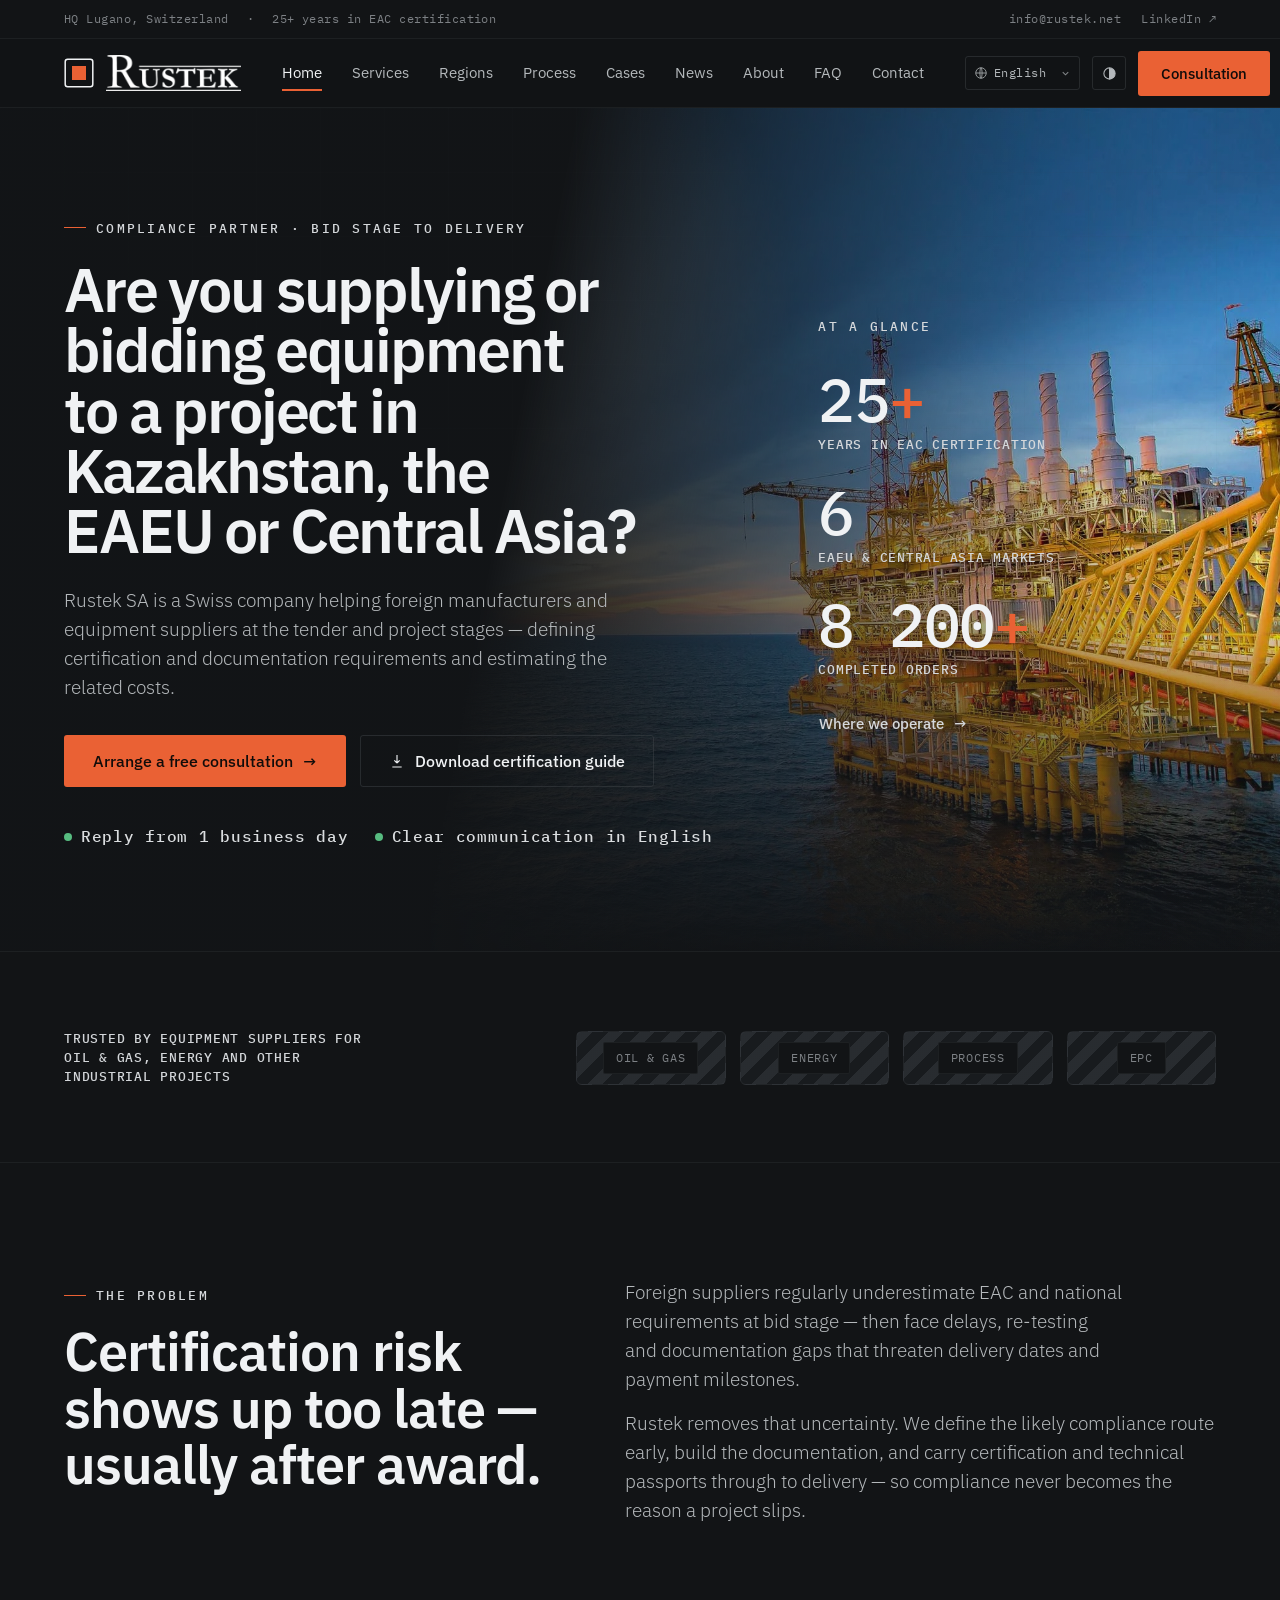
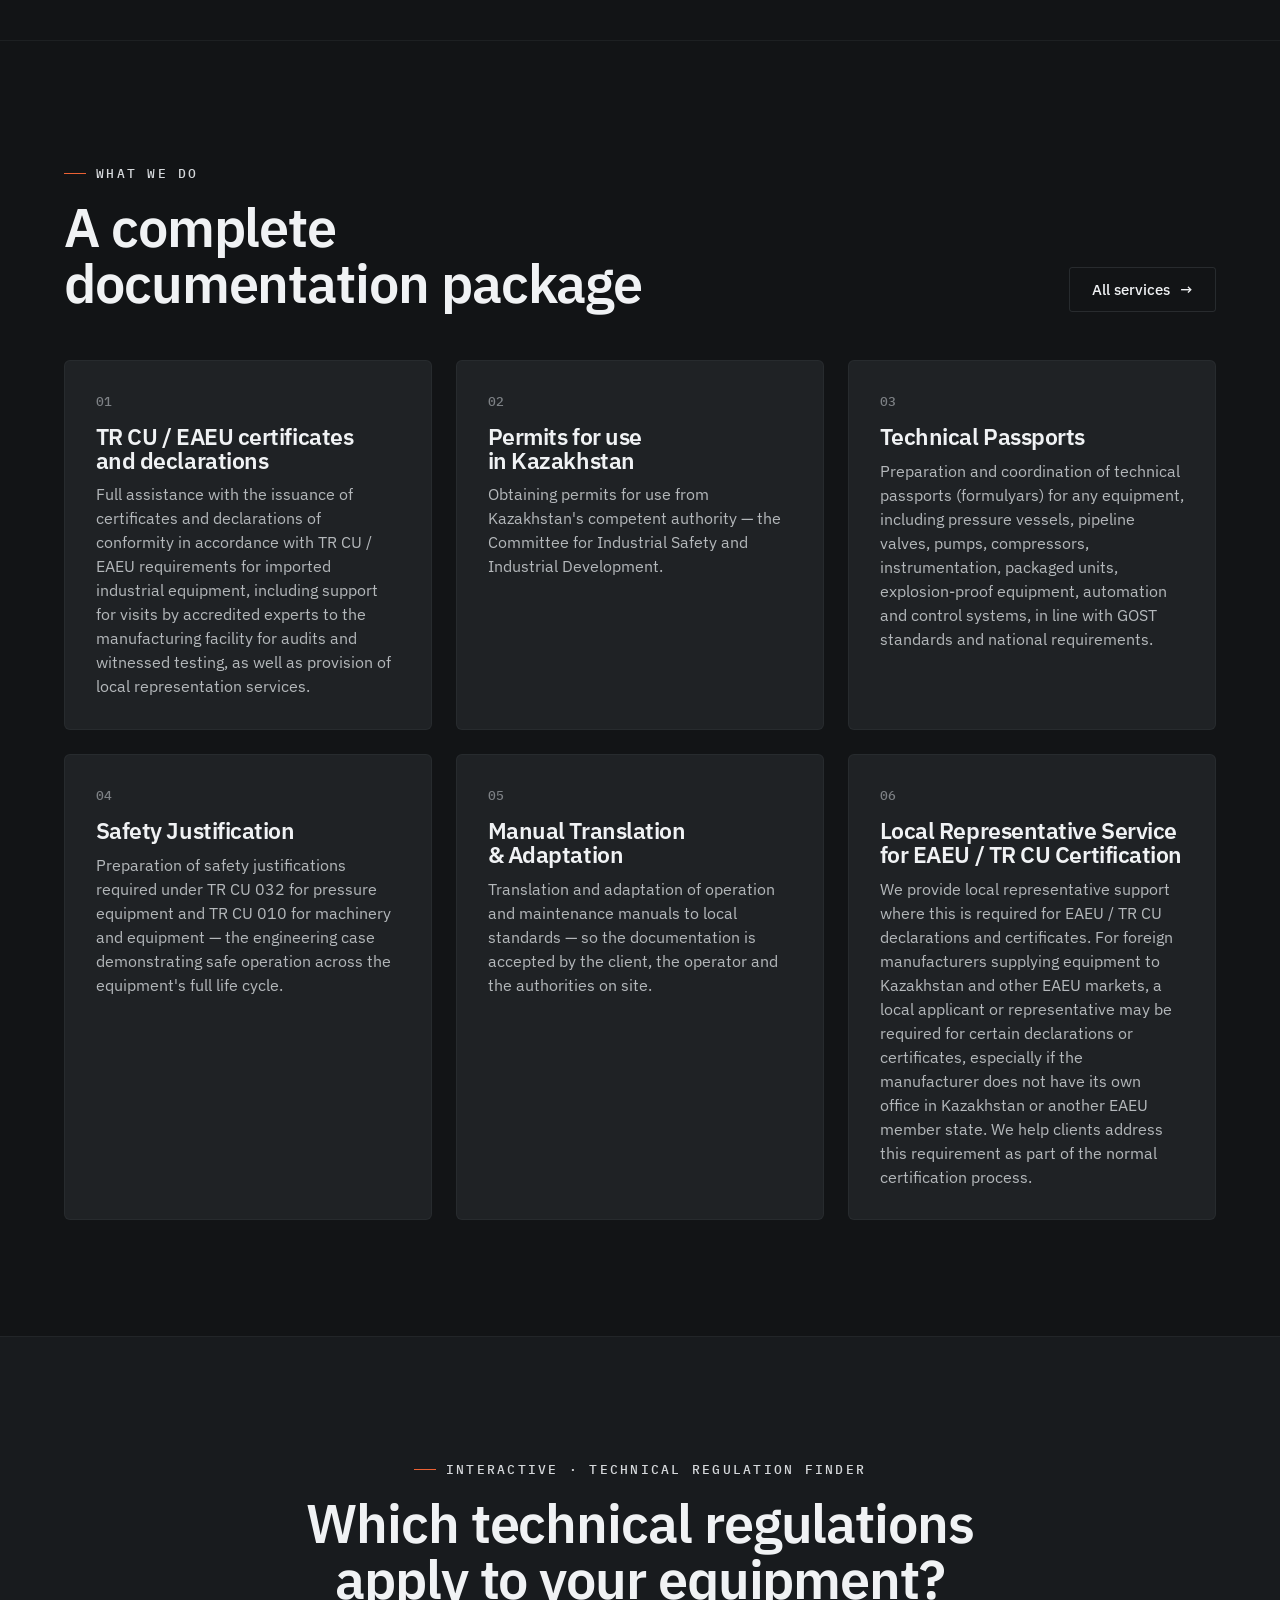
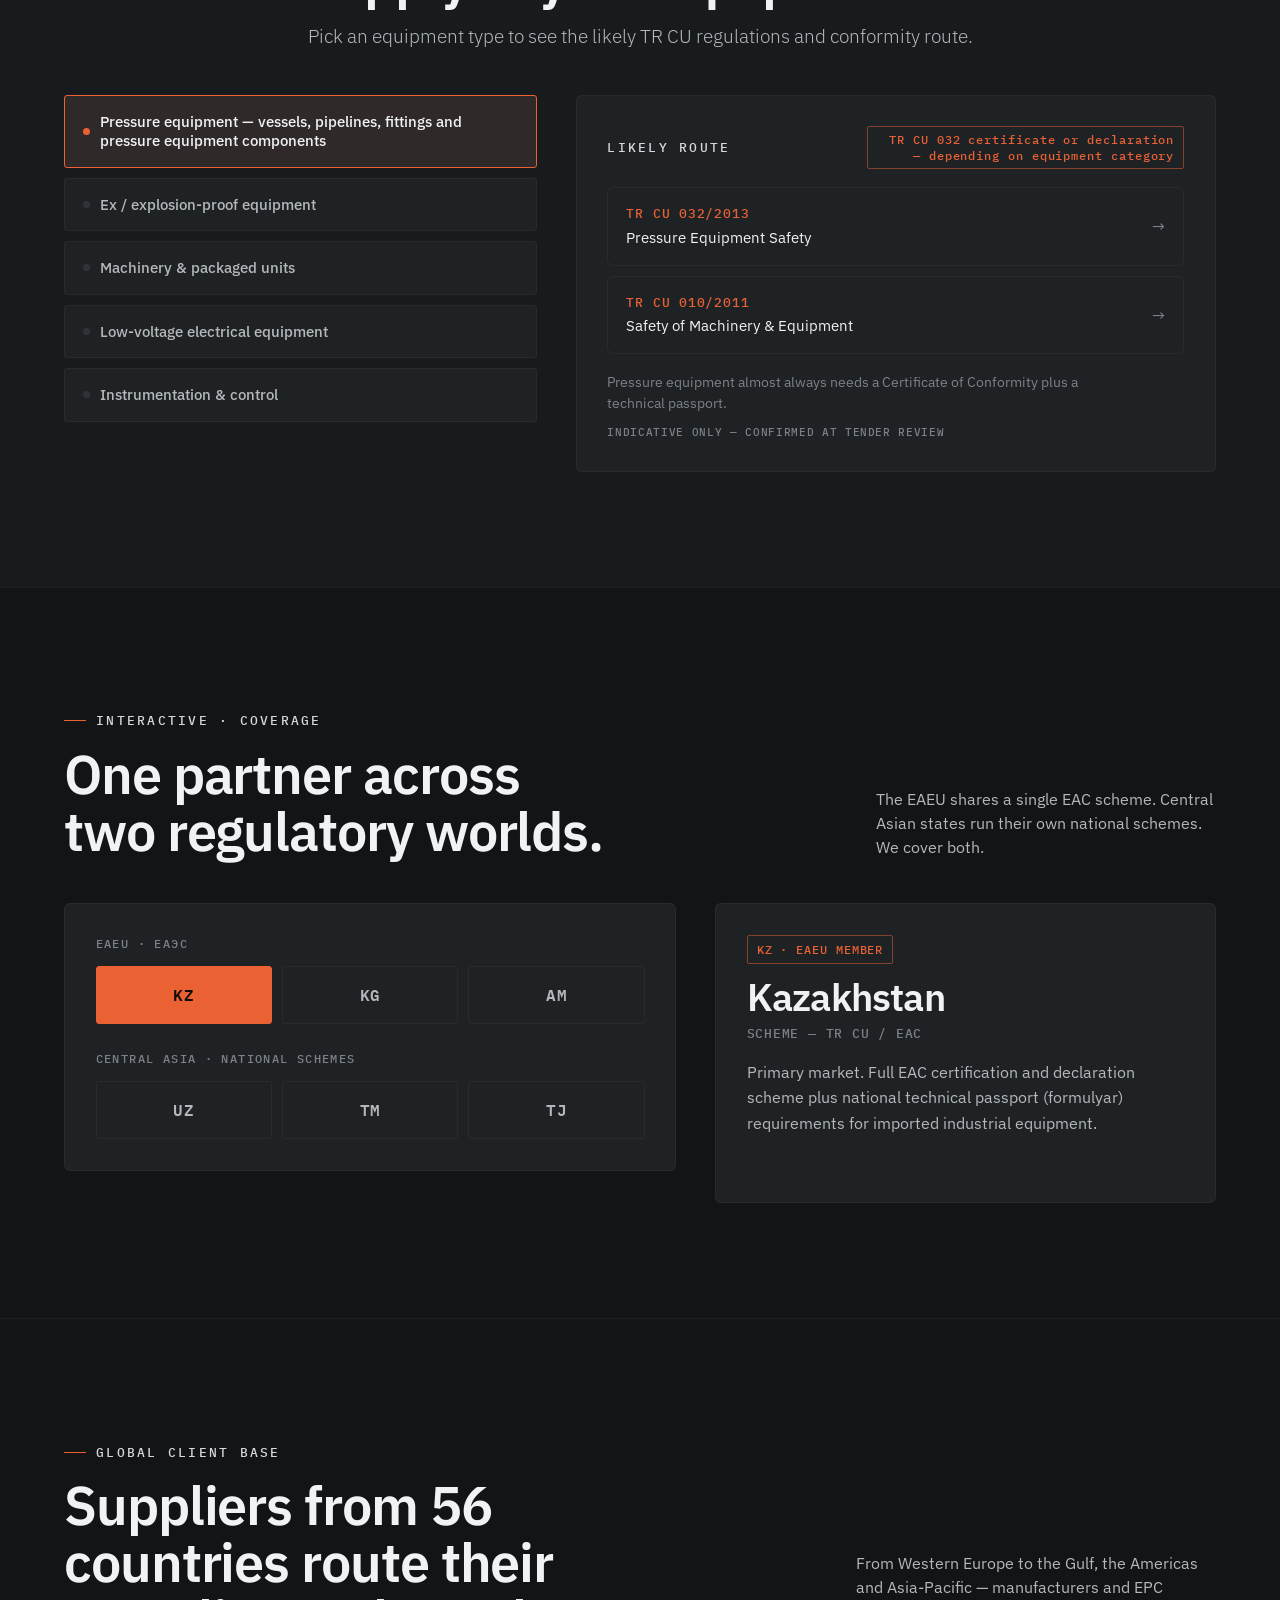
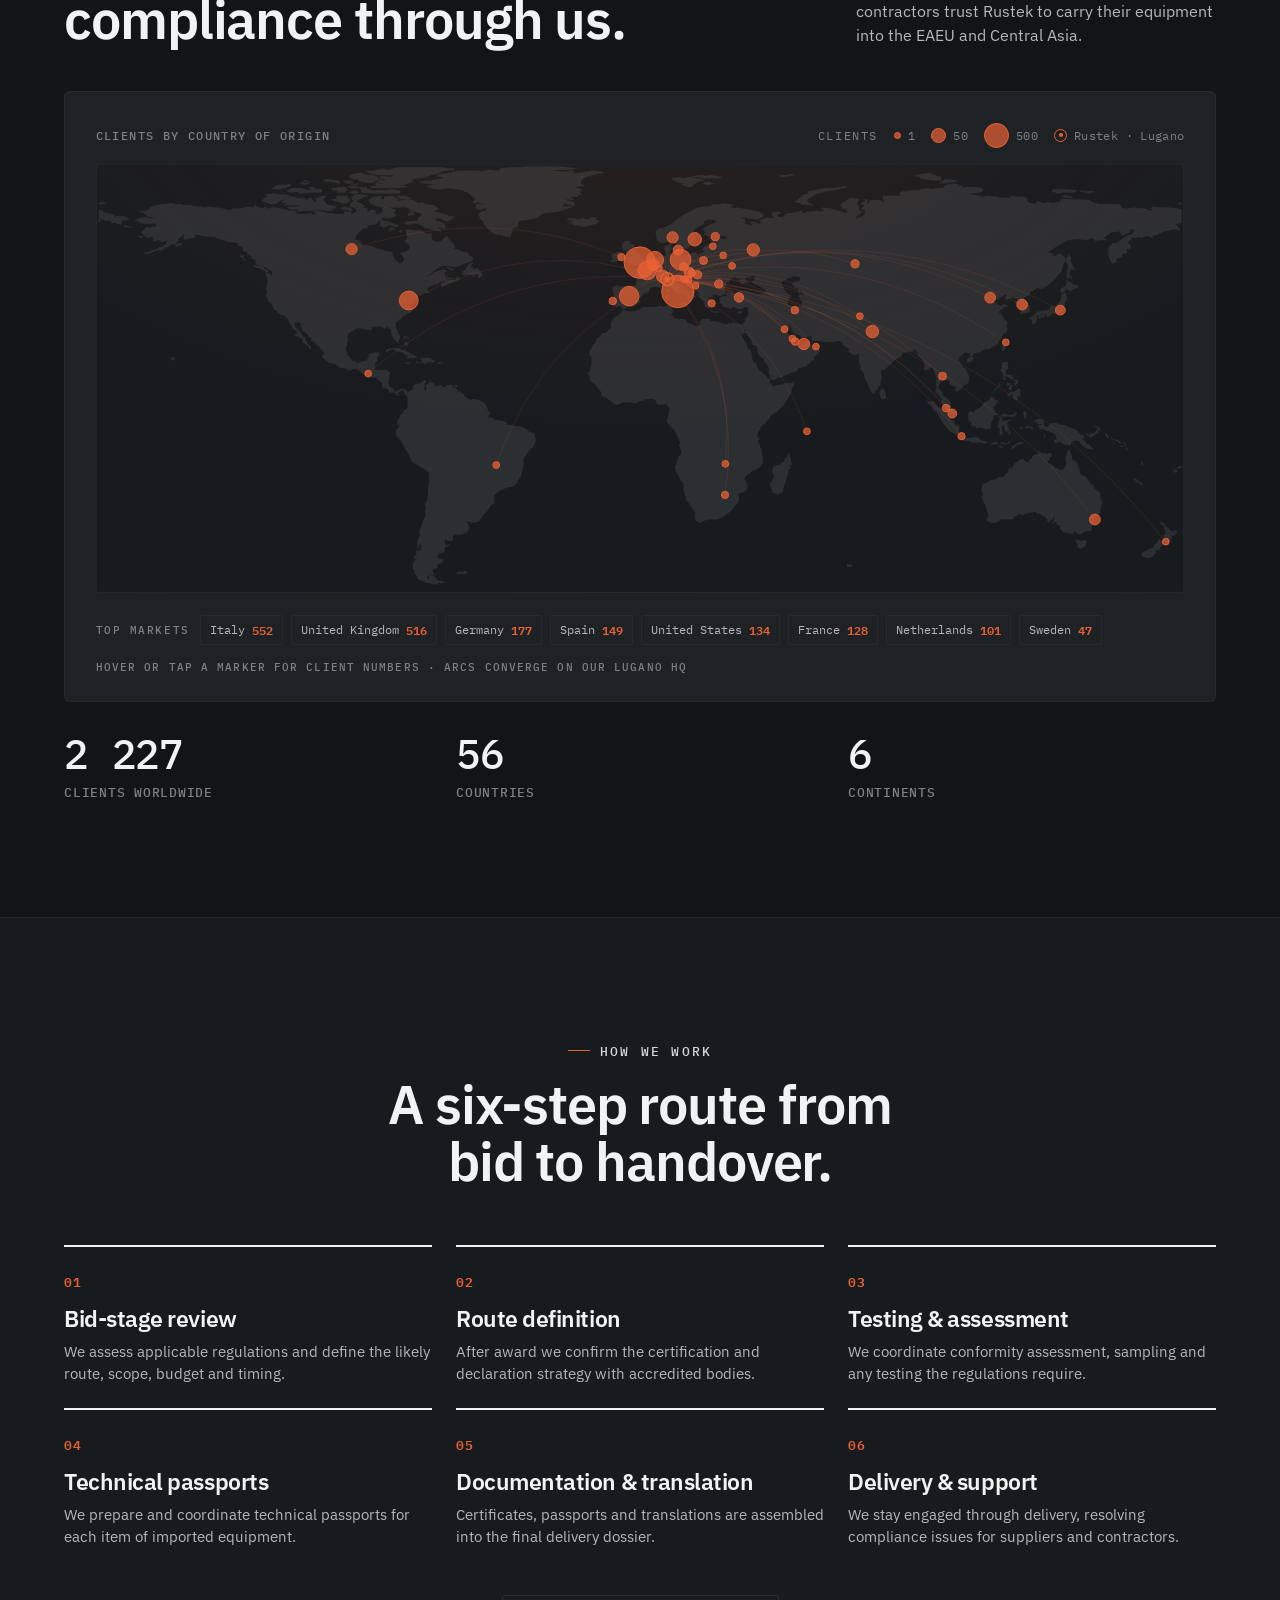
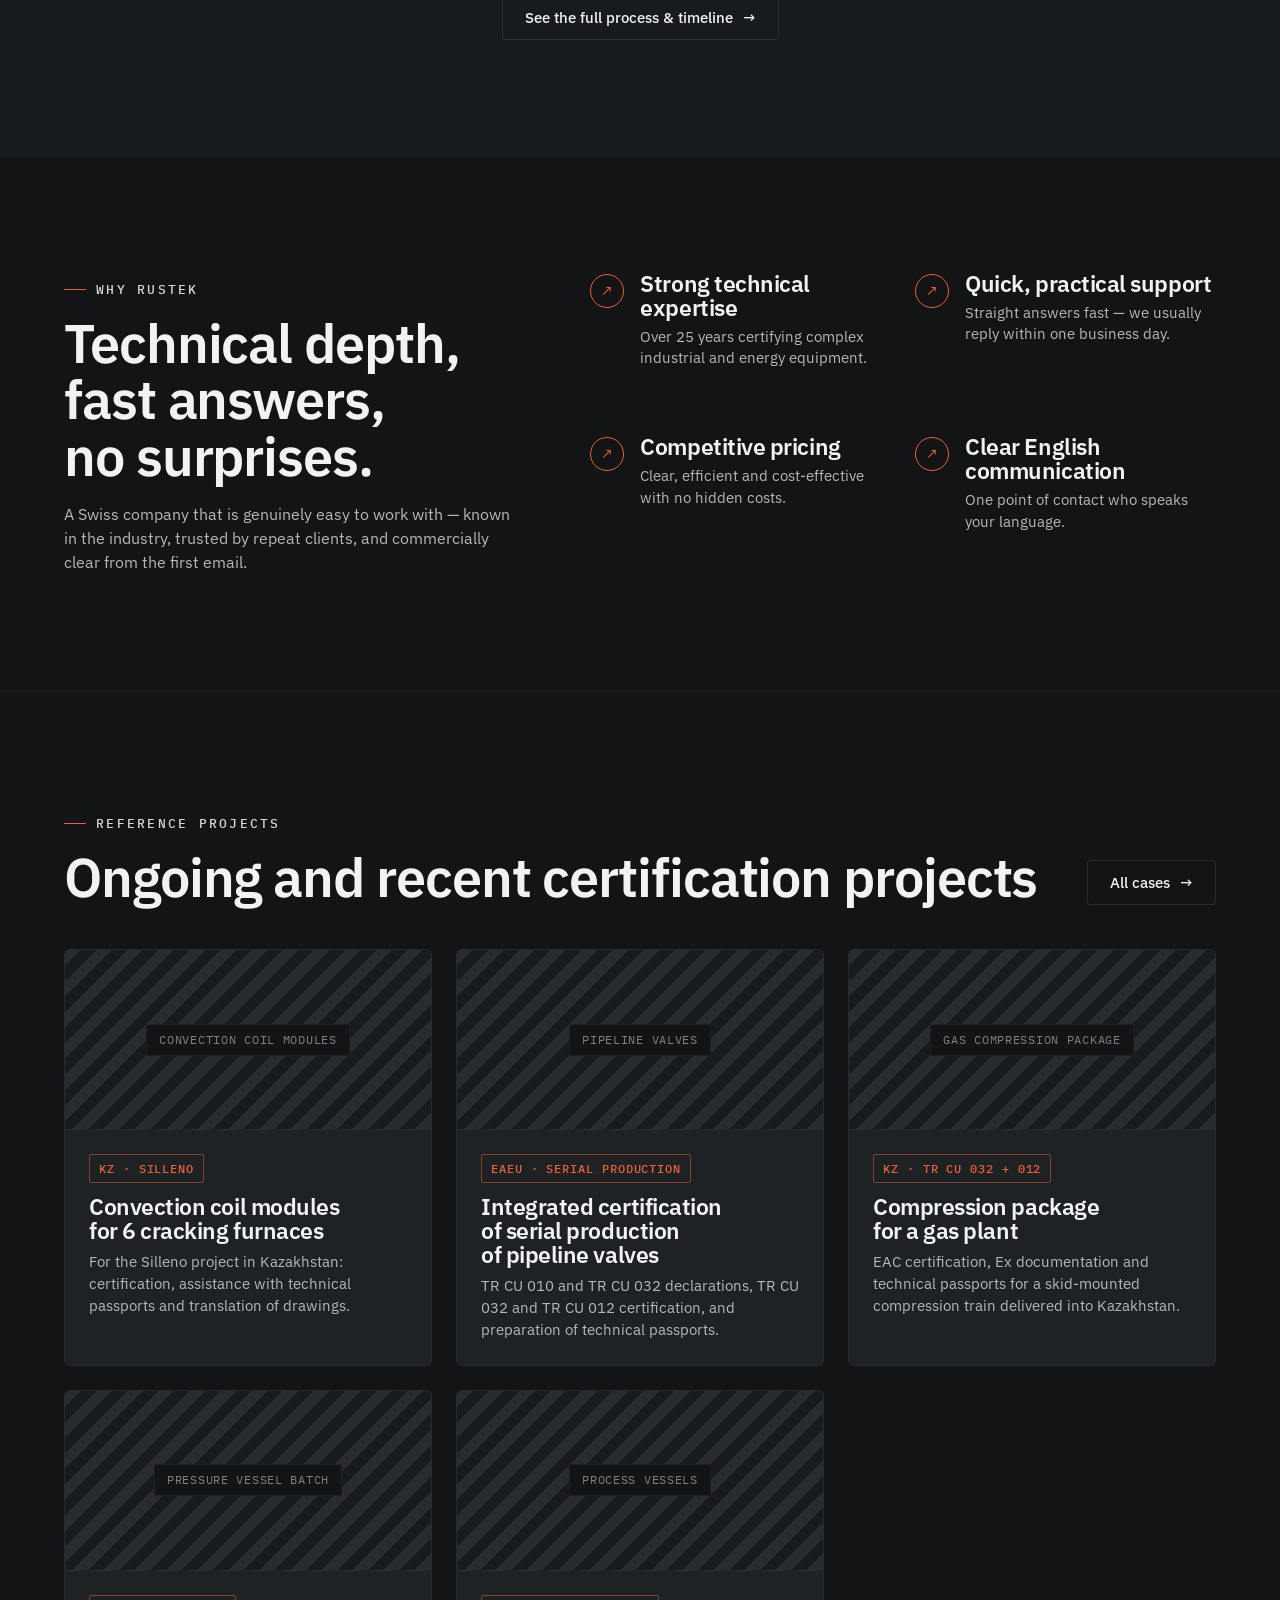
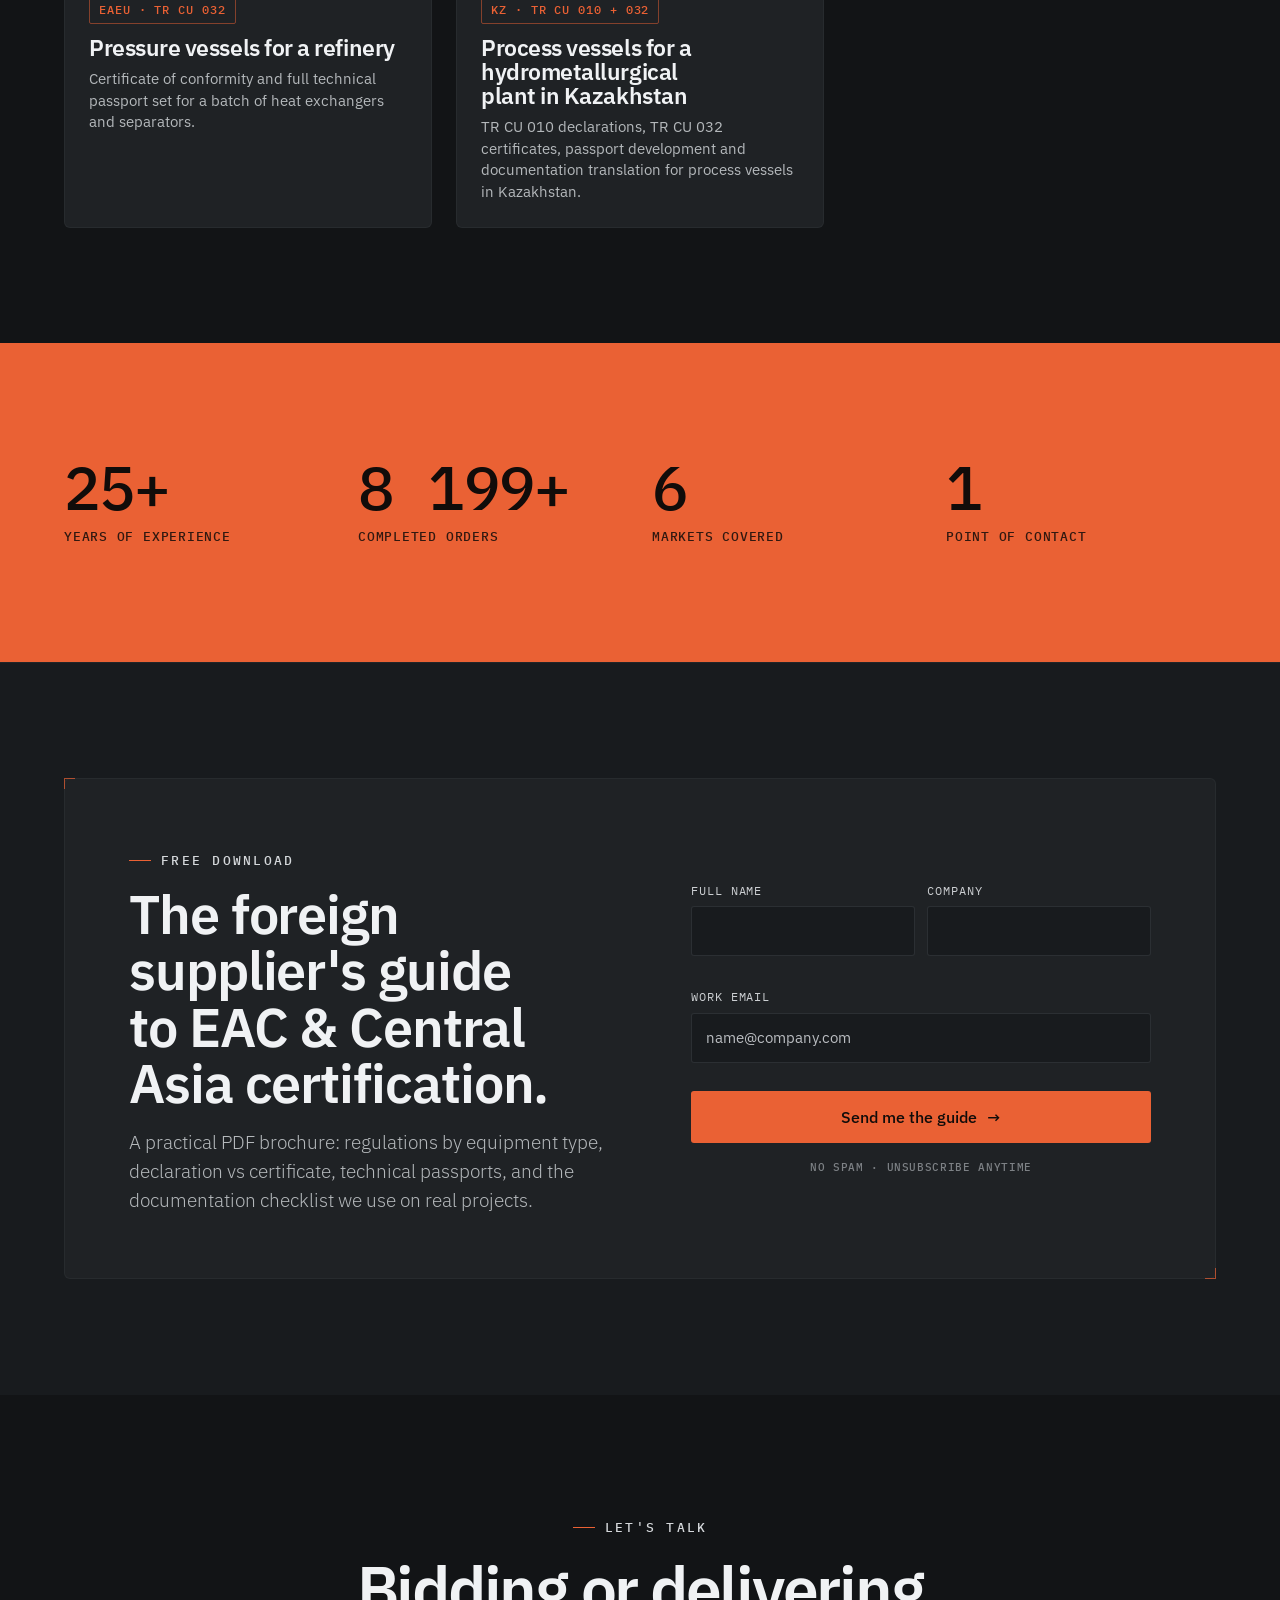
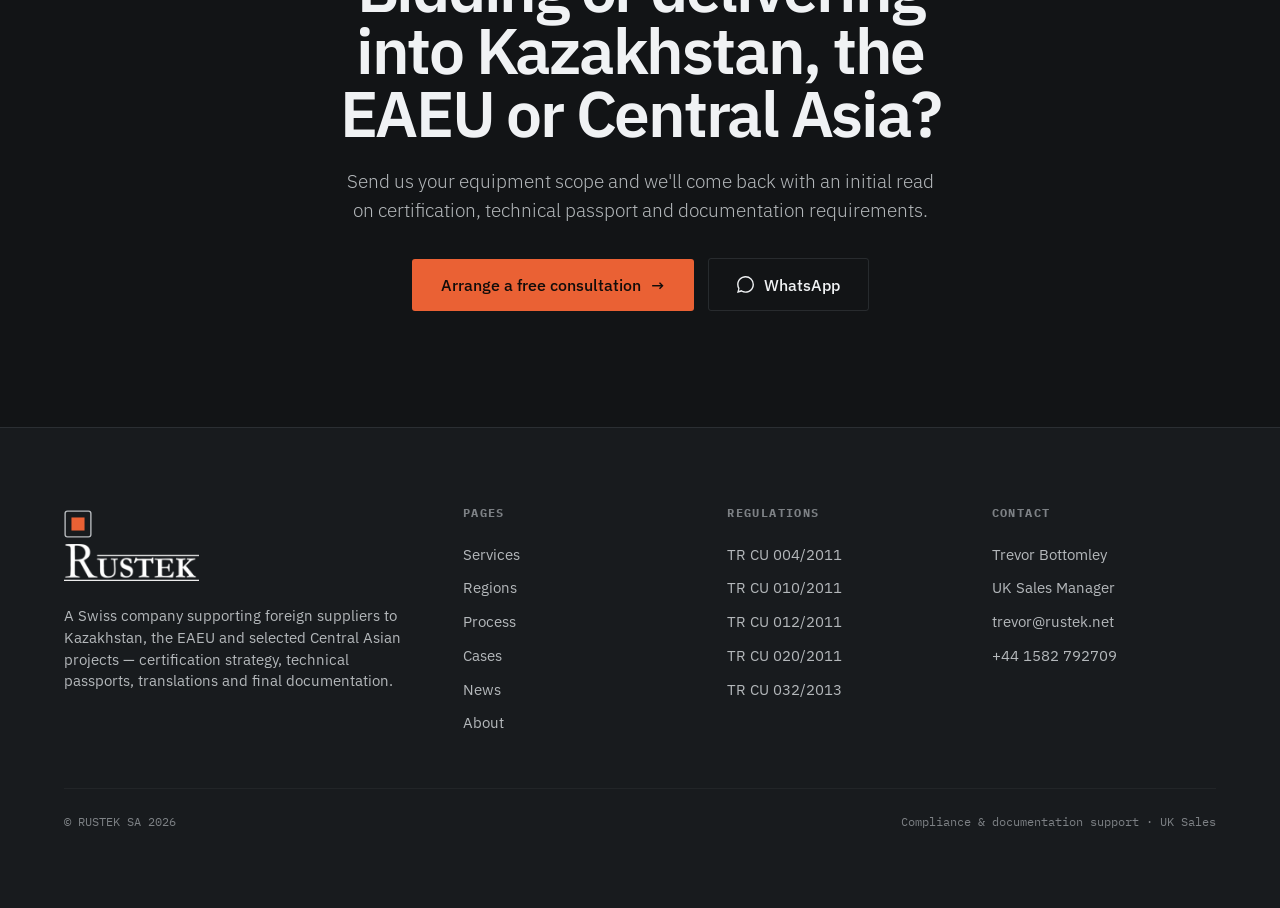
==== commit 95b184f6: "Keep menu button visible in portrait mode" ====
--- a/index.html
+++ b/index.html
@@ -51,7 +51,7 @@
 }
 </script>
 
-<link rel="stylesheet" href="assets/site.css?v=20260602-3">
+<link rel="stylesheet" href="assets/site.css?v=20260609-2">
 </head>
 <body>
 
@@ -100,7 +100,7 @@
       </button>
       <a href="contact.html" class="btn btn--primary" data-en="Consultation" data-ru="Консультация">Consultation</a>
       <button class="burger" data-mm-open aria-label="Menu">
-        <svg width="18" height="18" viewBox="0 0 24 24" fill="none" stroke="currentColor" stroke-width="1.8"><path d="M3 6h18M3 12h18M3 18h18"/></svg>
+        <svg width="18" height="18" viewBox="0 0 24 24" fill="none" stroke="currentColor" stroke-width="1.8"><path d="M3 6h18M3 12h18M3 18h18"/></svg><span class="burger-label" data-en="Menu" data-ru="Меню">Menu</span>
       </button>
     </div>
   </div>
@@ -537,7 +537,7 @@
 </footer>
 
 <script src="assets/worldmap.js"></script>
-<script src="assets/i18n.js?v=20260604-1"></script>
+<script src="assets/i18n.js?v=20260609-1"></script>
 <script src="assets/app.js?v=20260603-3"></script>
 </body>
 </html>
--- a/assets/site.css
+++ b/assets/site.css
@@ -187,7 +187,9 @@
 .themedot{width:34px;height:34px;border:1px solid var(--line);border-radius:var(--r);display:grid;place-items:center;color:var(--text-2);transition:all .15s}
 .themedot:hover{border-color:var(--text-3);color:var(--text)}
 
-.burger{display:none;width:34px;height:34px;border:1px solid var(--line);border-radius:var(--r);place-items:center;color:var(--text)}
+.burger{display:none;min-width:34px;height:34px;padding:0 10px;border:1px solid var(--line);border-radius:var(--r);align-items:center;justify-content:center;gap:7px;color:var(--text);font-family:var(--font-sans);font-size:13px;font-weight:600;white-space:nowrap;transition:border-color .15s,background .15s}
+.burger:hover{border-color:var(--text-3);background:var(--surface-2)}
+.burger-label{line-height:1}
 
 /* mobile menu */
 .mobile-menu{position:fixed;inset:0;z-index:70;background:var(--bg);transform:translateX(100%);
@@ -283,7 +285,7 @@
 
 @media(max-width:1120px){
   .nav-links{display:none}
-  .burger{display:grid}
+  .burger{display:flex}
 }
 @media(max-width:1000px){
   .g-4{grid-template-columns:repeat(2,1fr)}
@@ -291,10 +293,27 @@
 }
 @media(max-width:860px){
   .nav-links{display:none}
-  .burger{display:grid}
+  .burger{display:flex}
   .topbar{display:none}
   .g-3{grid-template-columns:1fr}
   .g-2{grid-template-columns:1fr}
+}
+@media(max-width:680px){
+  .nav-right{gap:8px}
+  .nav-right > .btn--primary{display:none}
+  .brand-logo-img{width:120px;min-width:120px}
+}
+@media(max-width:520px){
+  .nav .wrap{gap:6px}
+  .brand{gap:6px;min-width:0}
+  .brand .mark{width:26px;height:26px}
+  .brand .mark svg{width:26px;height:26px}
+  .brand-logo-img{width:82px;min-width:82px;height:30px}
+  .nav-right{gap:6px;flex:none}
+  .nav-right > .themedot{display:none}
+  .nav-right .langtoggle{padding:0 4px;gap:2px}
+  .nav-right .langtoggle button{padding:8px 5px}
+  .burger{padding:0 7px;gap:5px;font-size:12px}
 }
 @media(max-width:560px){
   .g-4{grid-template-columns:1fr 1fr}
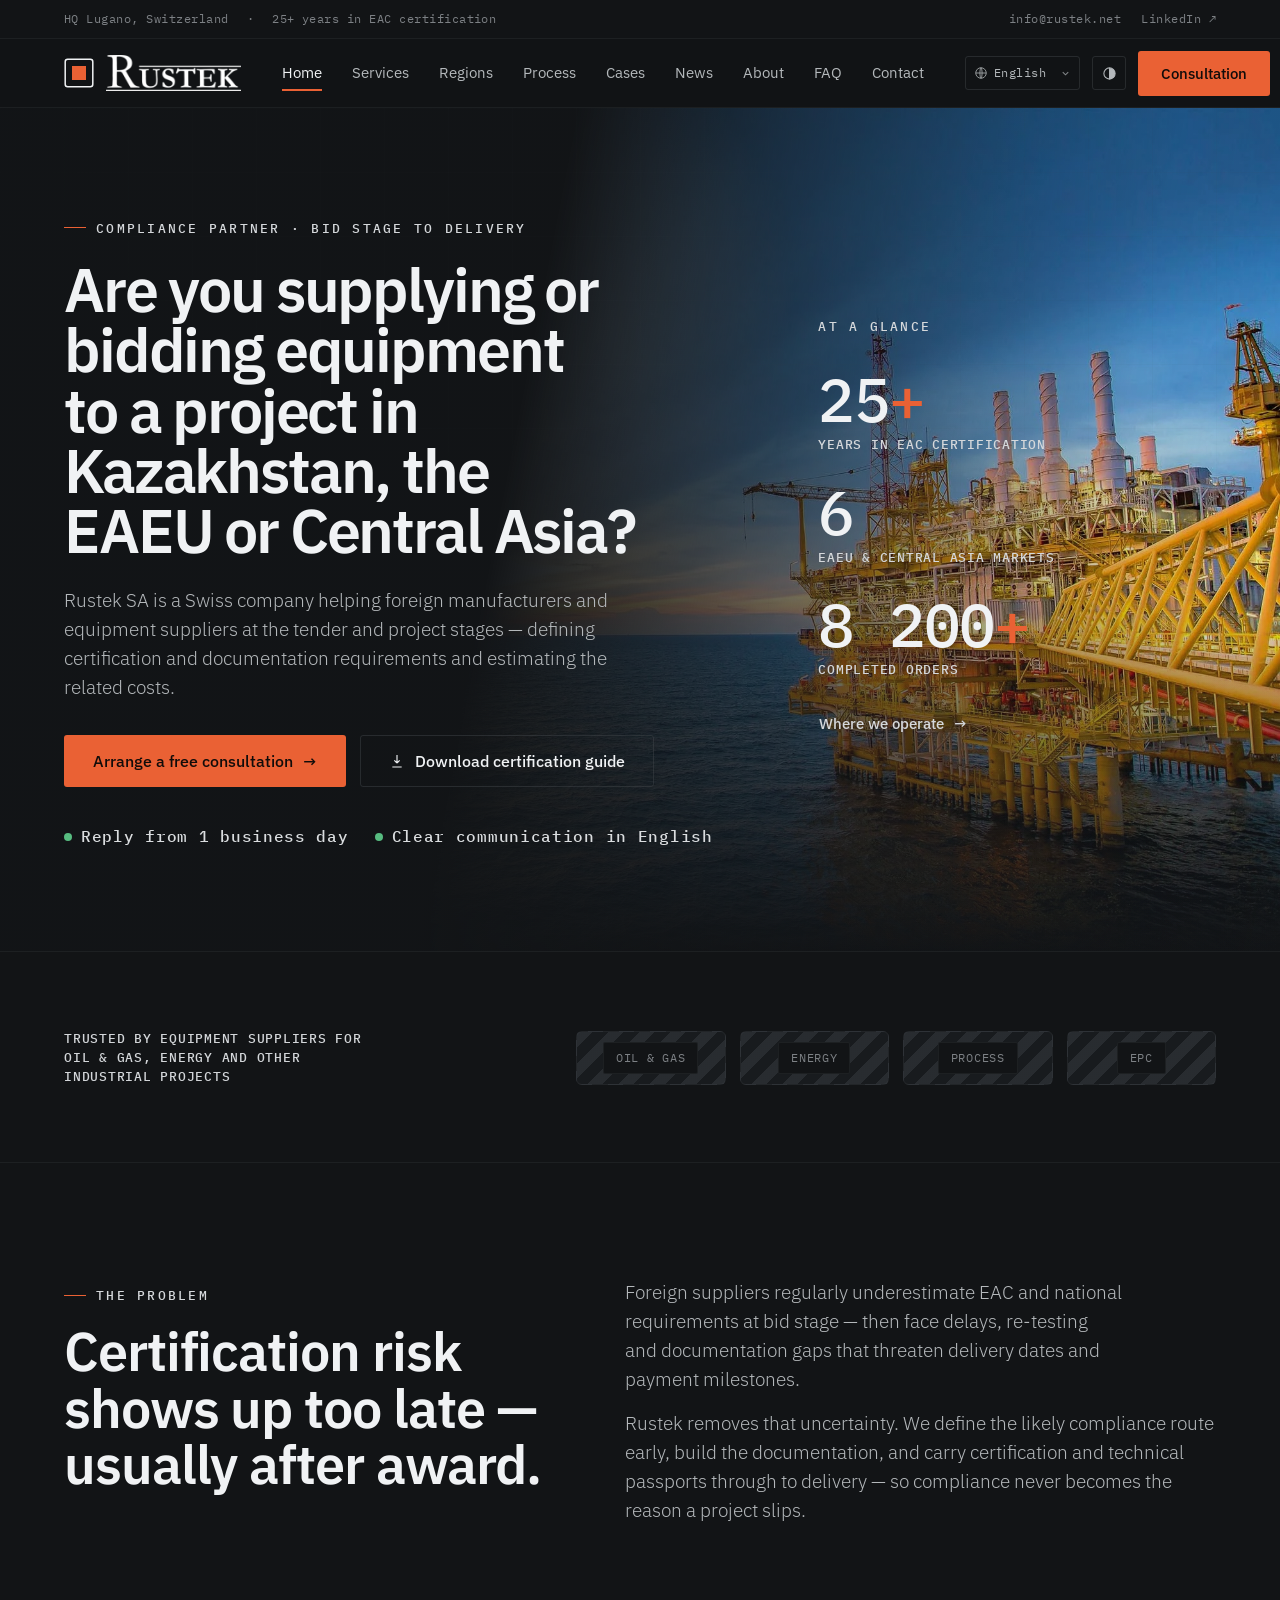
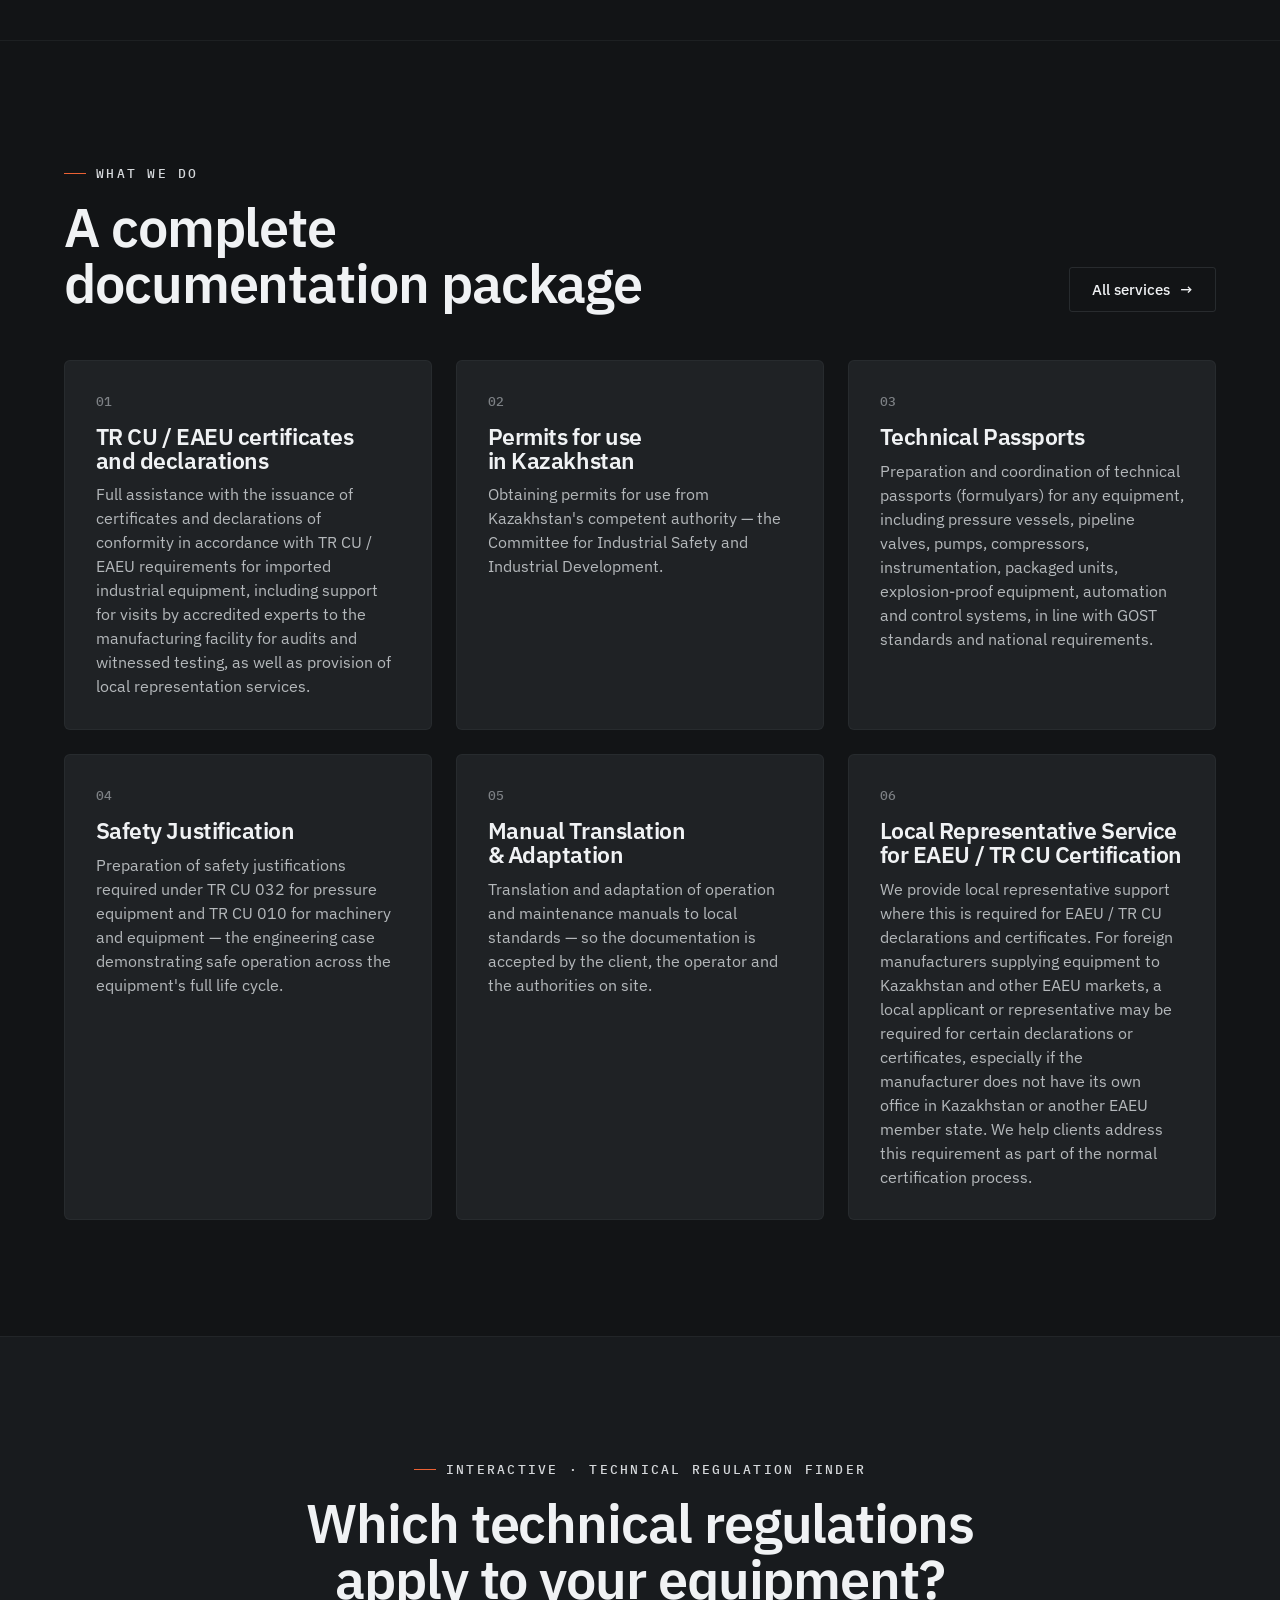
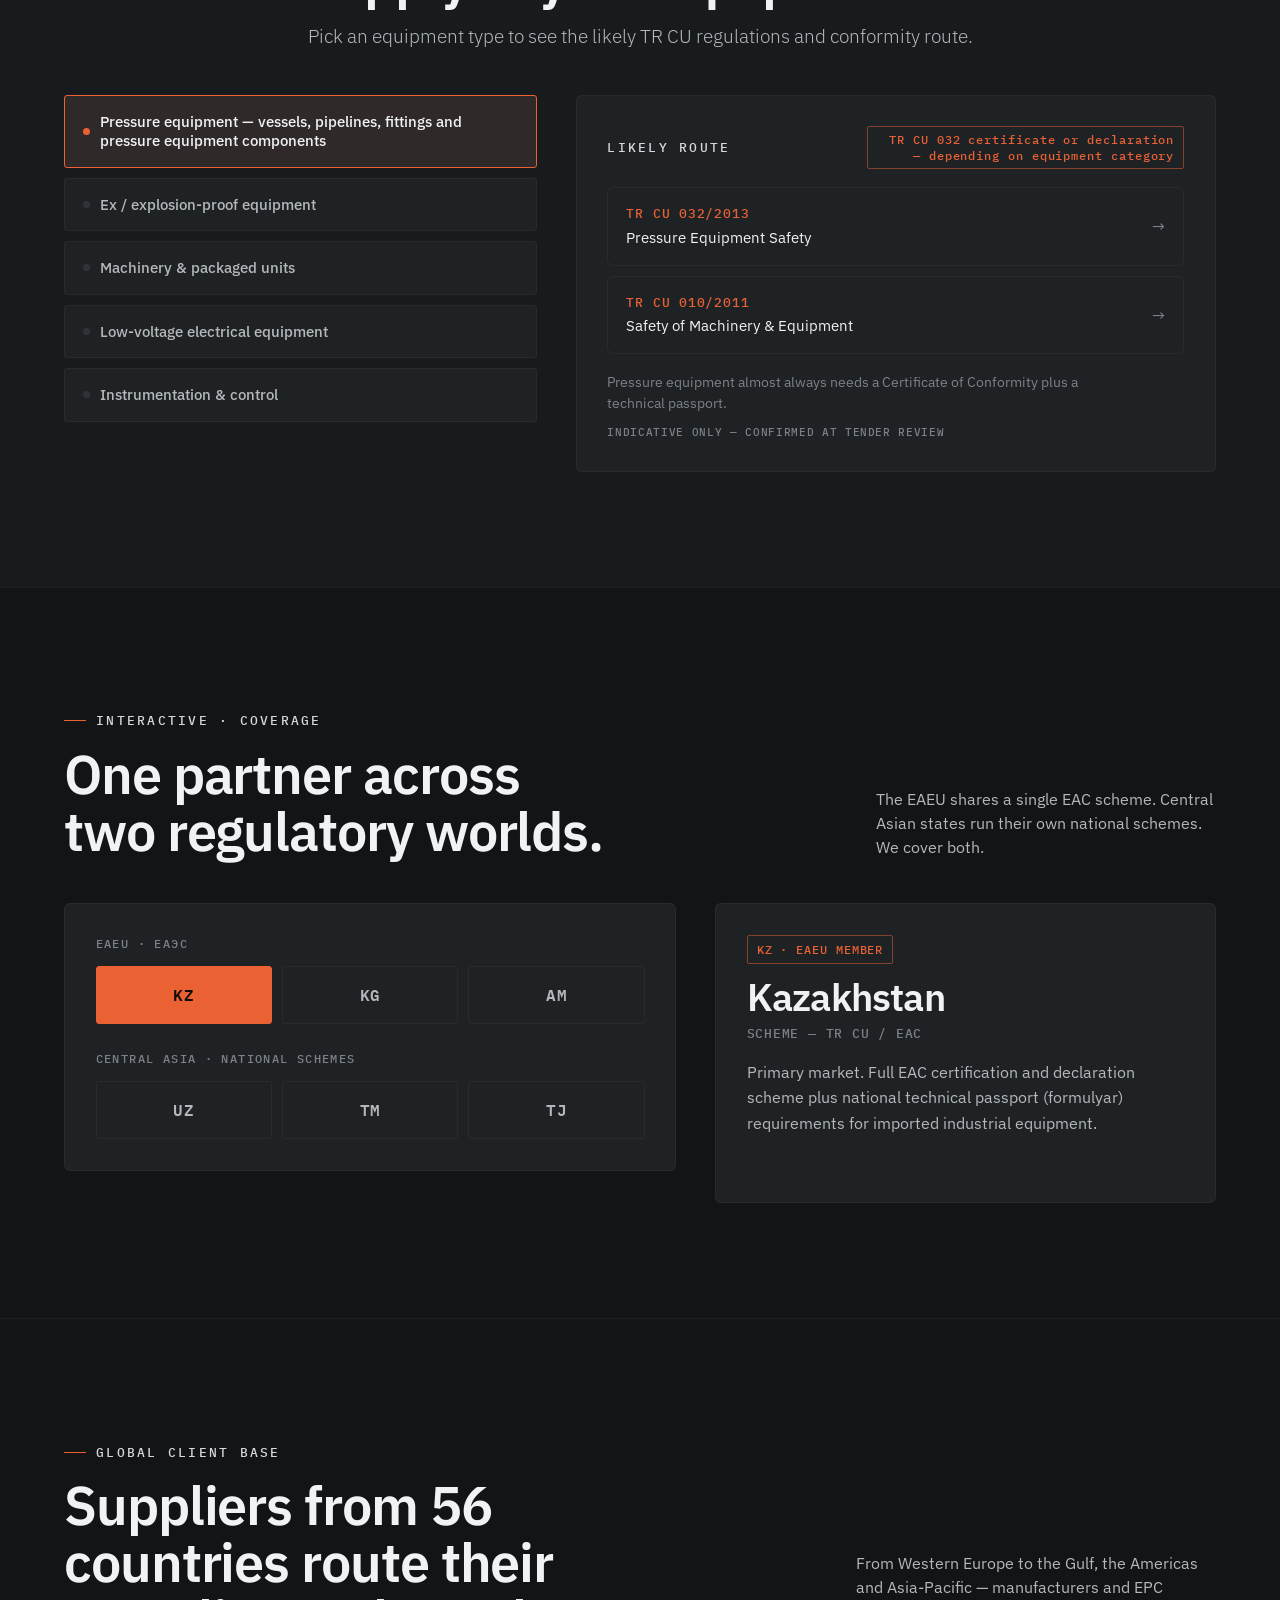
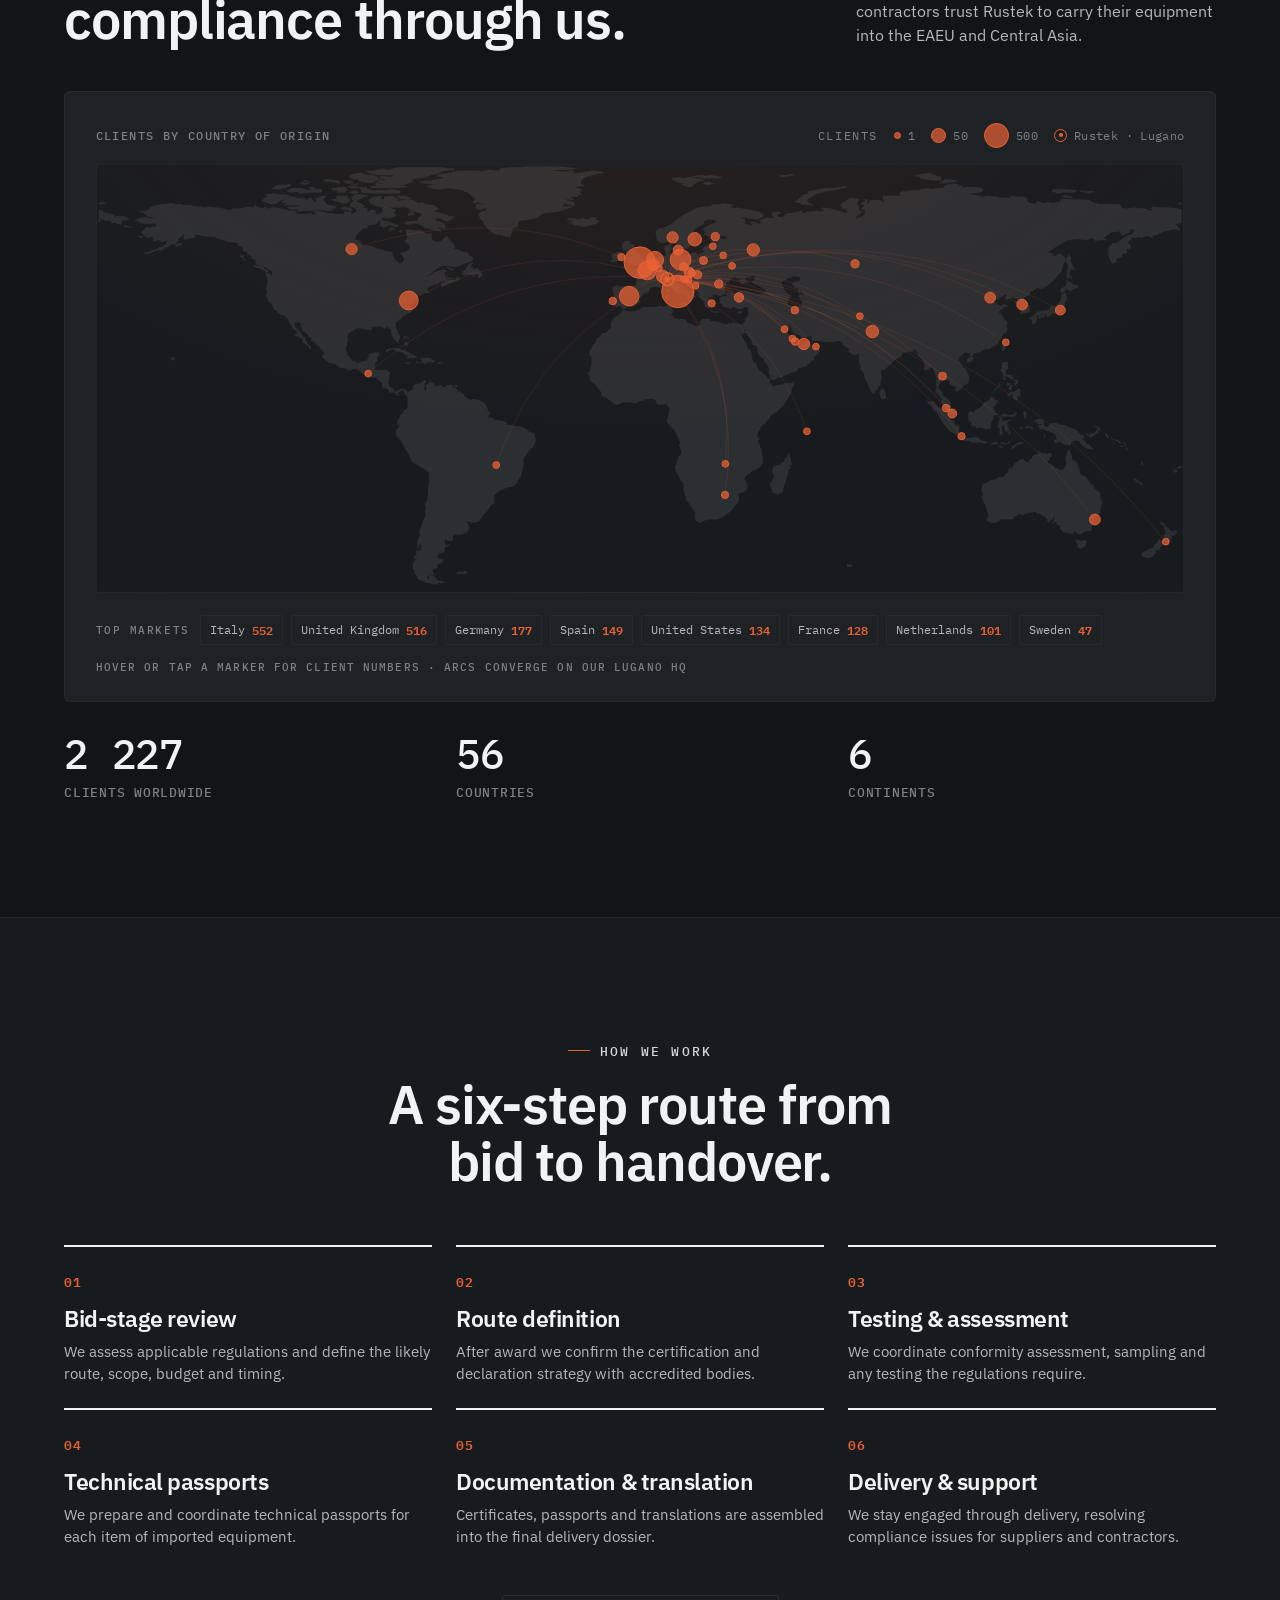
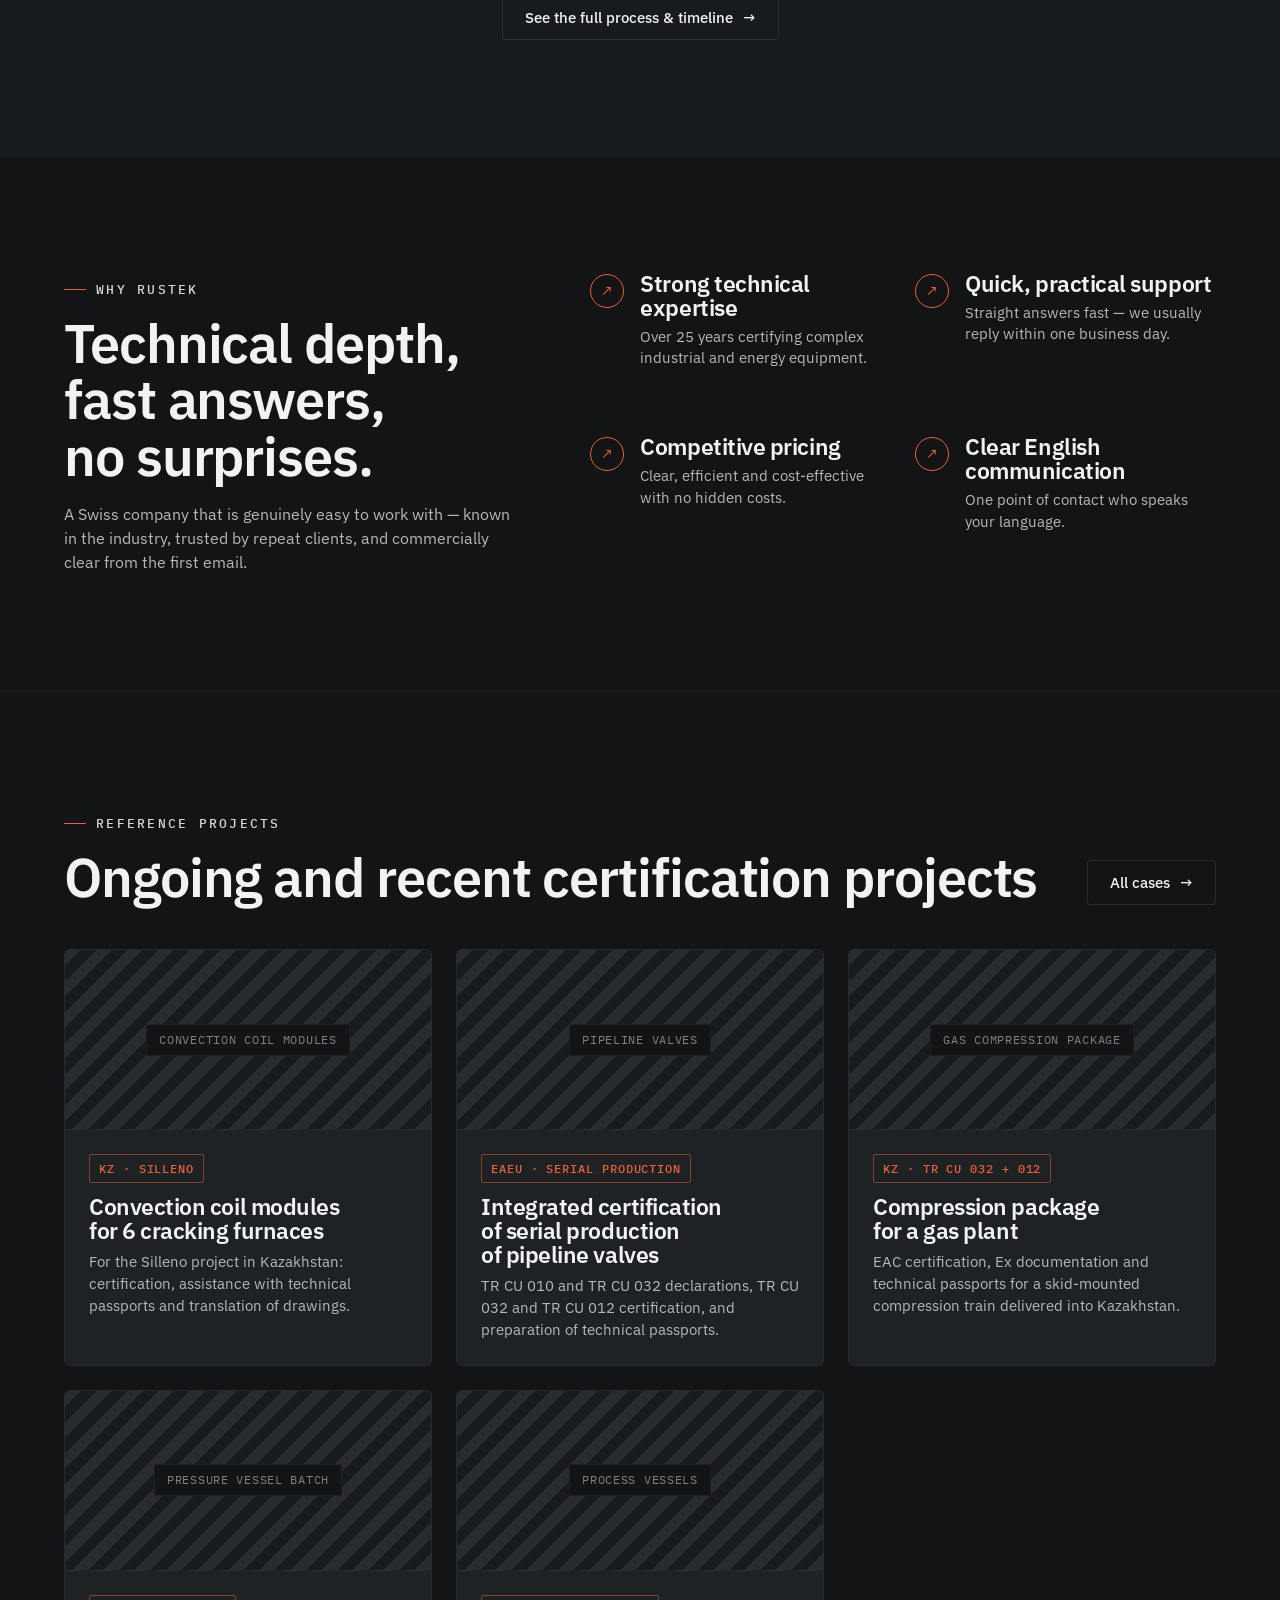
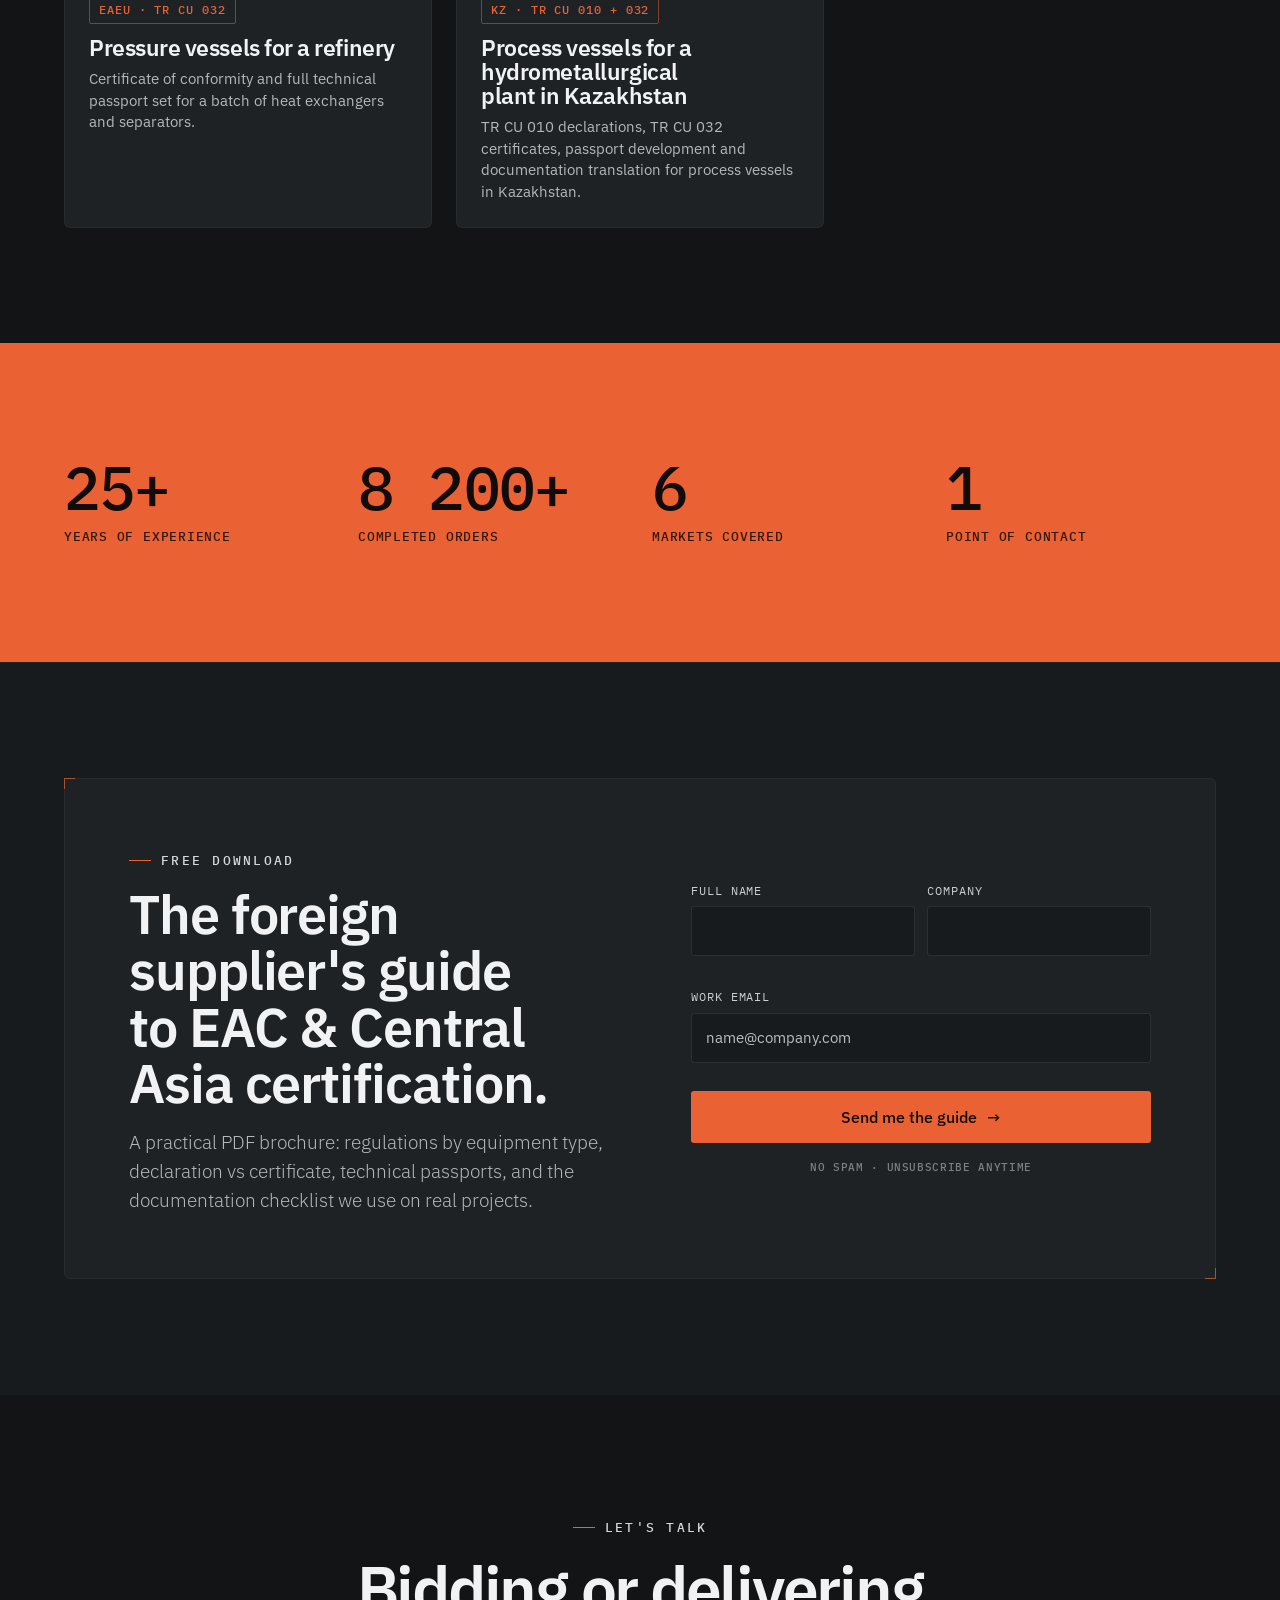
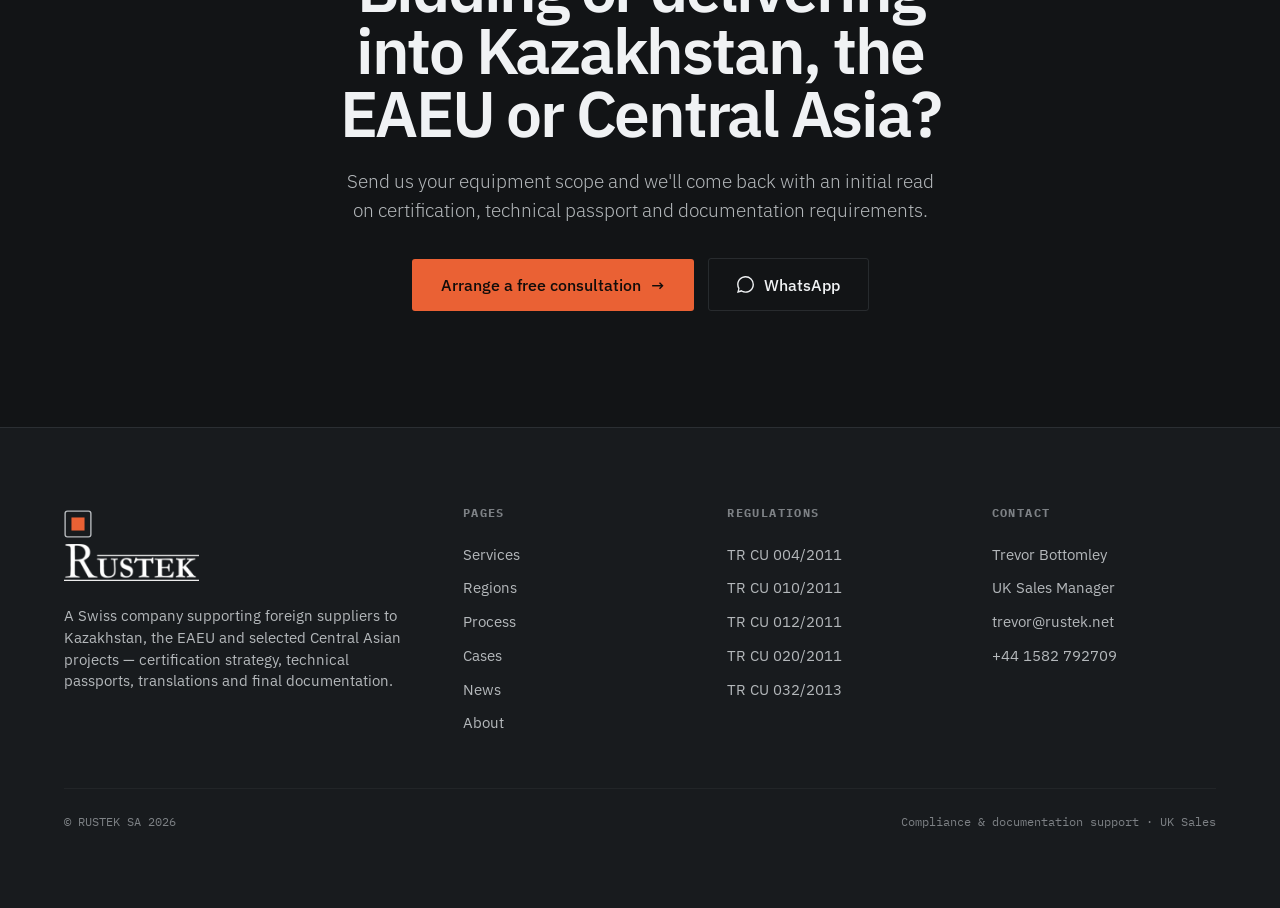
==== commit c4a195c2: "Restore mobile theme switcher" ====
--- a/index.html
+++ b/index.html
@@ -51,7 +51,7 @@
 }
 </script>
 
-<link rel="stylesheet" href="assets/site.css?v=20260609-2">
+<link rel="stylesheet" href="assets/site.css?v=20260609-3">
 </head>
 <body>
 
--- a/assets/site.css
+++ b/assets/site.css
@@ -306,11 +306,9 @@
 @media(max-width:520px){
   .nav .wrap{gap:6px}
   .brand{gap:6px;min-width:0}
-  .brand .mark{width:26px;height:26px}
-  .brand .mark svg{width:26px;height:26px}
-  .brand-logo-img{width:82px;min-width:82px;height:30px}
+  .brand .mark{display:none}
+  .brand-logo-img{width:92px;min-width:92px;height:30px}
   .nav-right{gap:6px;flex:none}
-  .nav-right > .themedot{display:none}
   .nav-right .langtoggle{padding:0 4px;gap:2px}
   .nav-right .langtoggle button{padding:8px 5px}
   .burger{padding:0 7px;gap:5px;font-size:12px}
